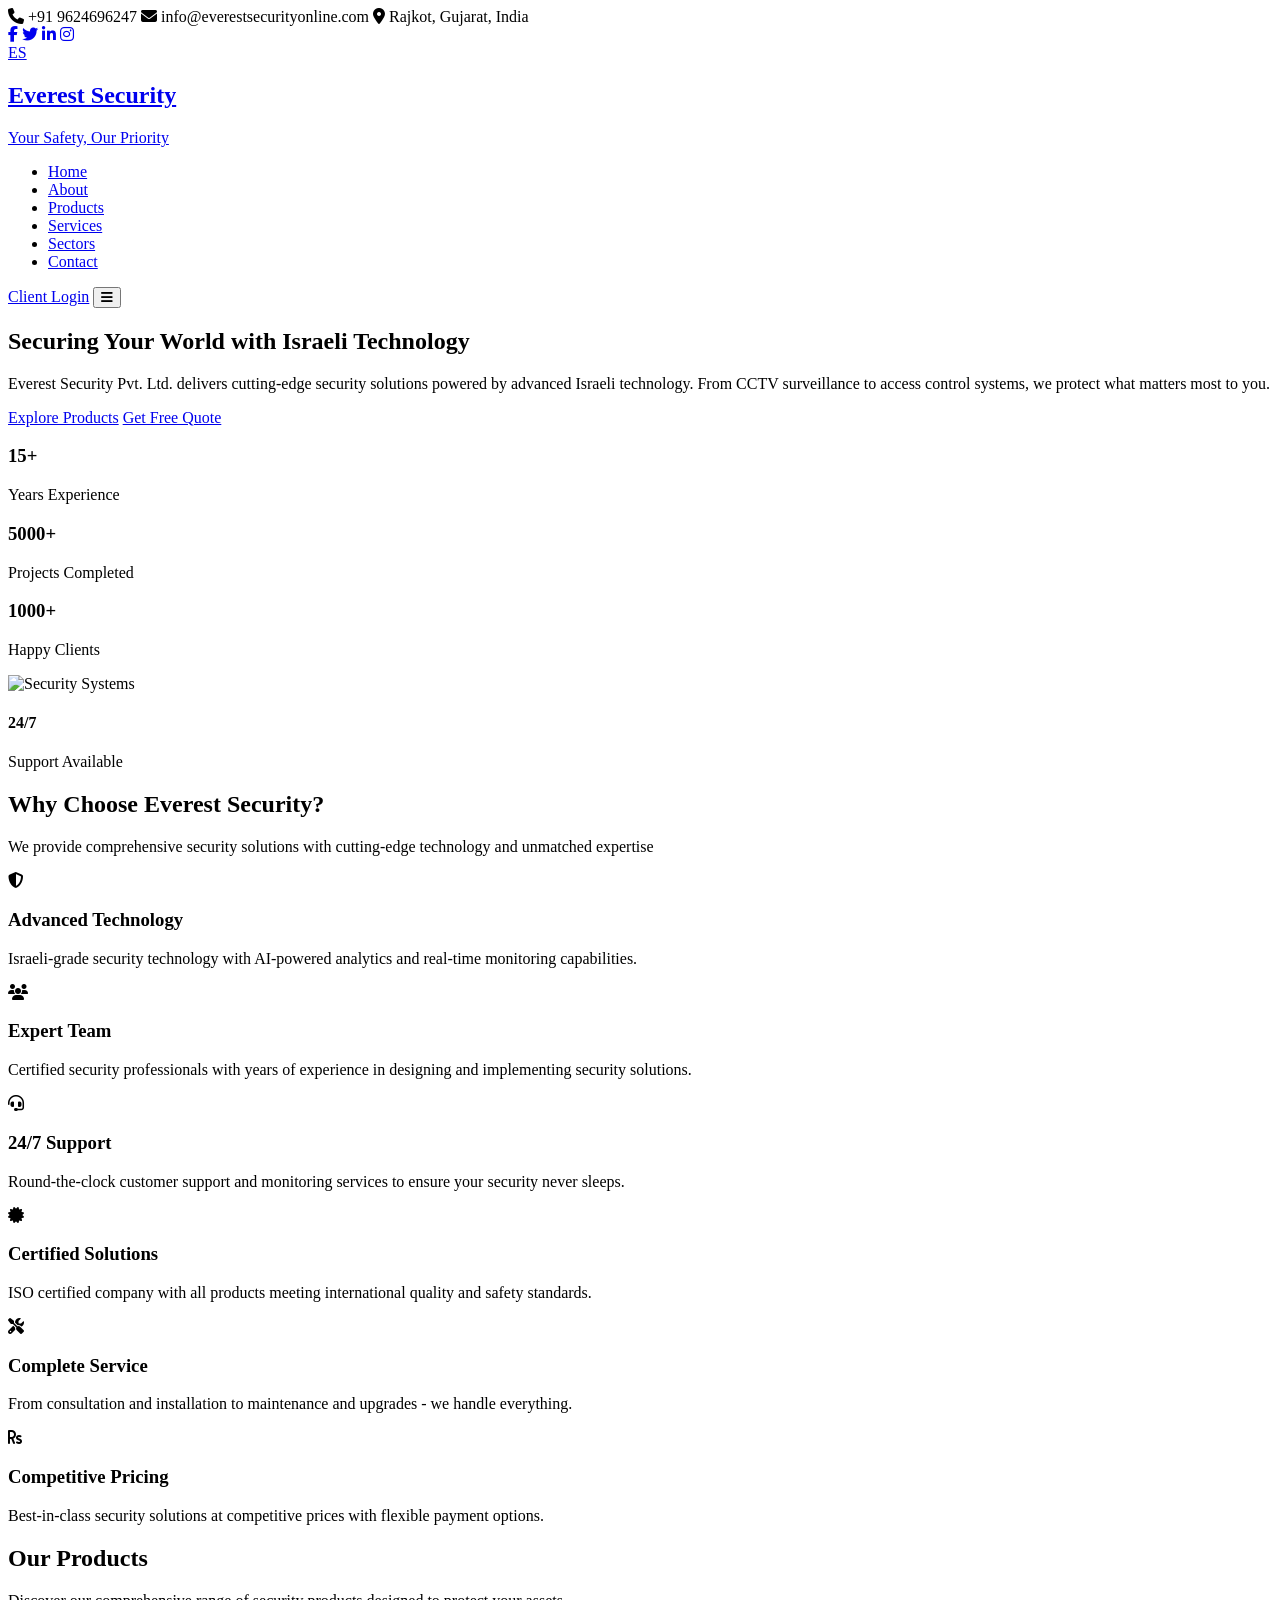
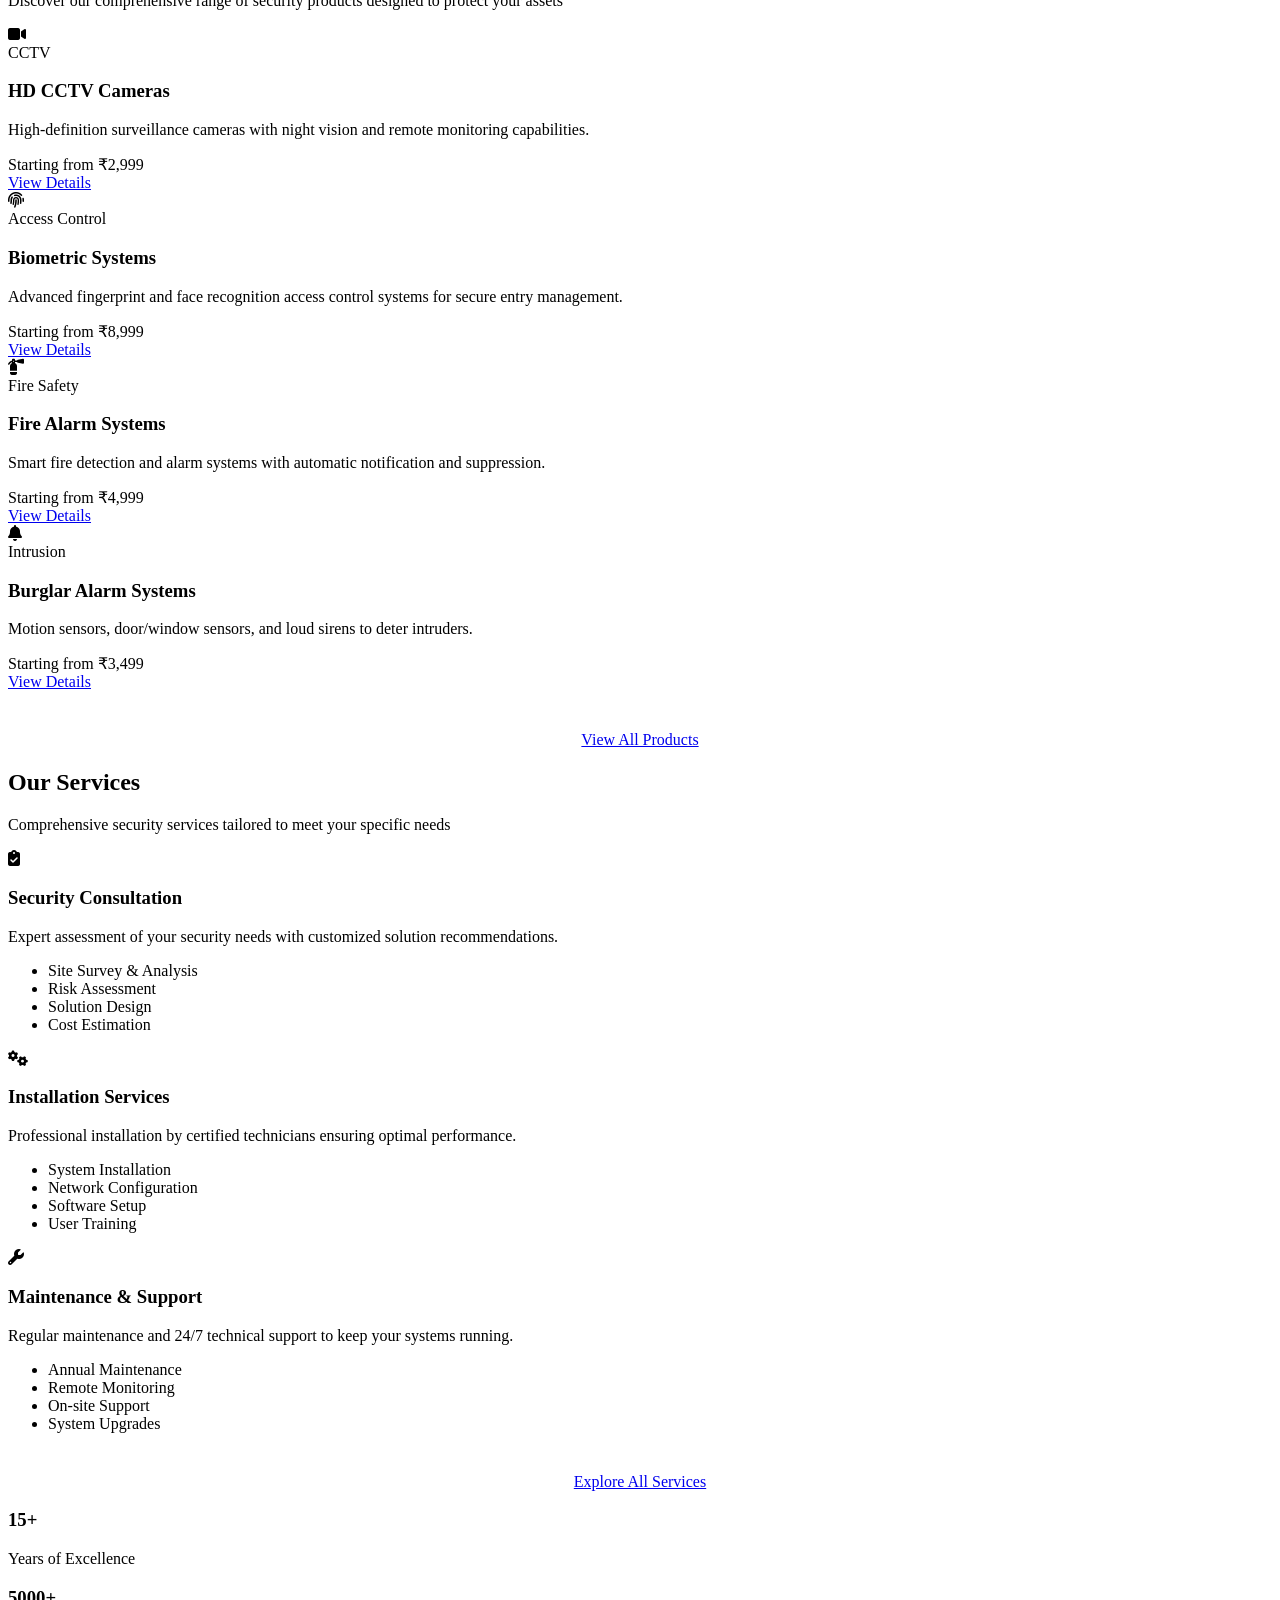
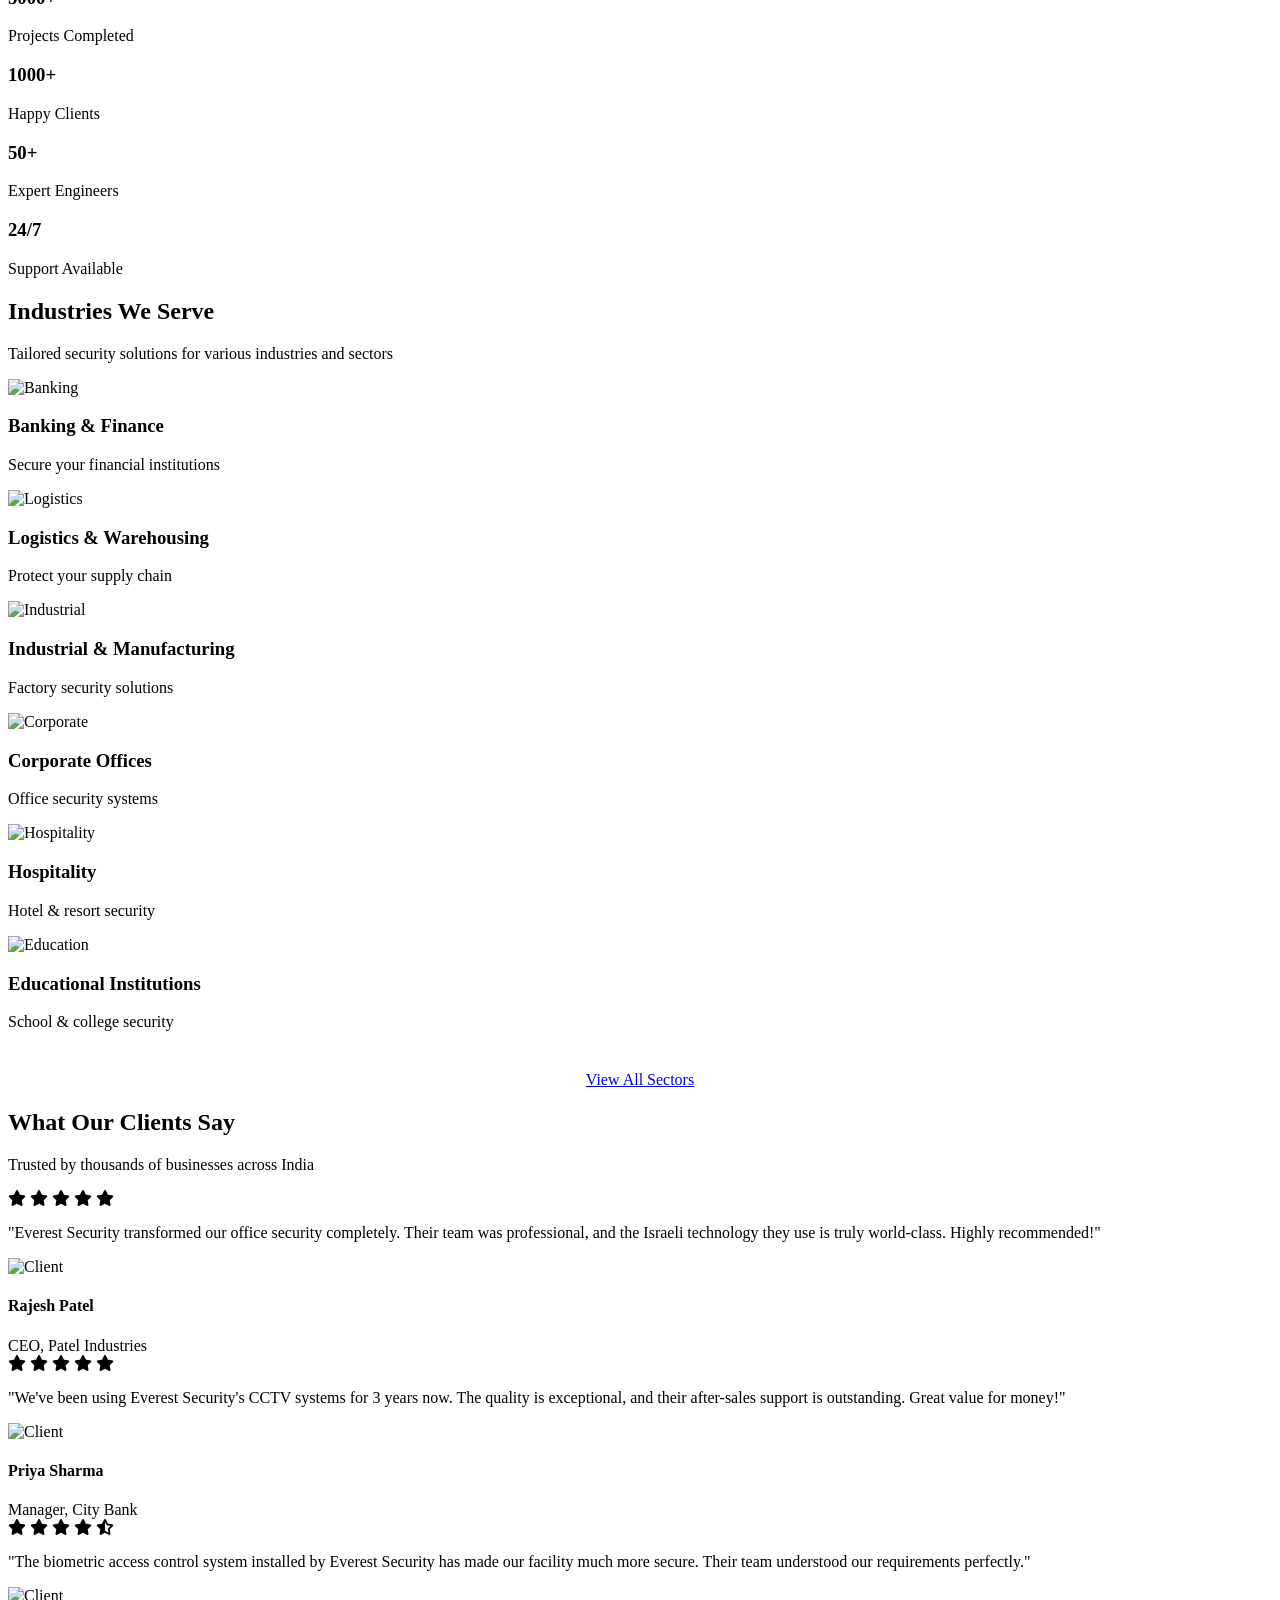
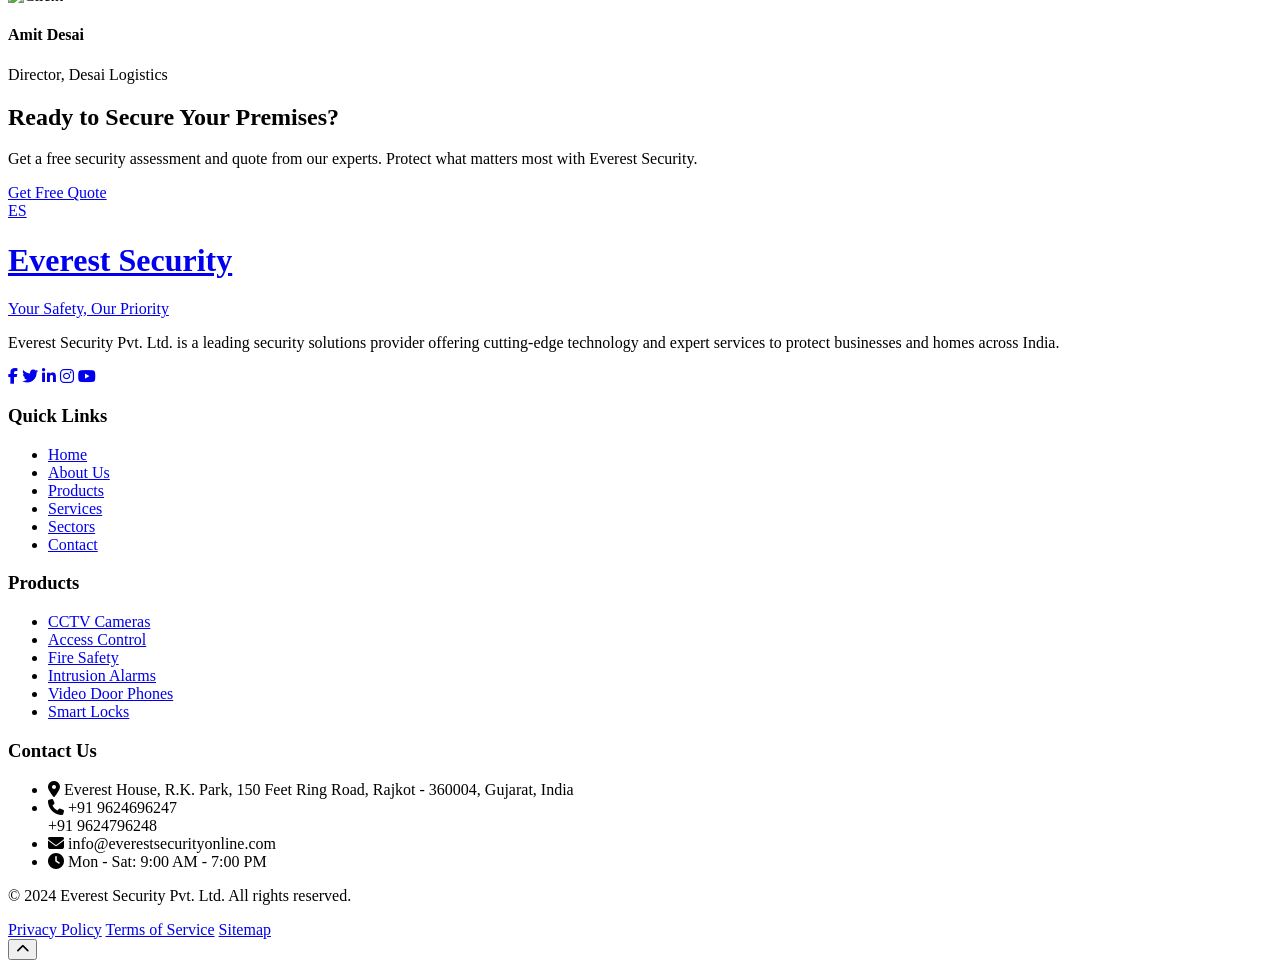
==== index.html @ 758446e0 "Create index.html" ====
<!DOCTYPE html>
<html lang="en">
<head>
  <meta charset="UTF-8">
  <meta name="viewport" content="width=device-width, initial-scale=1.0">
  <title>Everest Security - Leading Security Solutions Provider</title>
  <meta name="description" content="Everest Security Pvt. Ltd. - Leading security solutions provider with Israeli technology expertise. CCTV, Access Control, Fire Safety & more.">
  <link rel="stylesheet" href="style.css">
  <link rel="stylesheet" href="https://cdnjs.cloudflare.com/ajax/libs/font-awesome/6.4.0/css/all.min.css">
<base target="_blank">
</head>
<body>
  <!-- Top Bar -->
  <div class="top-bar">
    <div class="container">
      <div class="top-bar-info">
        <span><i class="fas fa-phone"></i> +91 9624696247</span>
        <span><i class="fas fa-envelope"></i> info@everestsecurityonline.com</span>
        <span><i class="fas fa-map-marker-alt"></i> Rajkot, Gujarat, India</span>
      </div>
      <div class="top-bar-social">
        <a href="#"><i class="fab fa-facebook-f"></i></a>
        <a href="#"><i class="fab fa-twitter"></i></a>
        <a href="#"><i class="fab fa-linkedin-in"></i></a>
        <a href="#"><i class="fab fa-instagram"></i></a>
      </div>
    </div>
  </div>

  <!-- Navigation -->
  <nav class="navbar">
    <div class="container">
      <a href="index.html" class="logo">
        <div class="logo-icon">ES</div>
        <div class="logo-text">
          <h1>Everest Security</h1>
          <span>Your Safety, Our Priority</span>
        </div>
      </a>
      
      <ul class="nav-menu">
        <li><a href="index.html" class="active">Home</a></li>
        <li><a href="about.html">About</a></li>
        <li><a href="products.html">Products</a></li>
        <li><a href="services.html">Services</a></li>
        <li><a href="sectors.html">Sectors</a></li>
        <li><a href="contact.html">Contact</a></li>
      </ul>
      
      <div class="nav-actions">
        <a href="login.html" class="btn btn-secondary btn-sm">Client Login</a>
        <button class="mobile-menu-toggle"><i class="fas fa-bars"></i></button>
      </div>
    </div>
  </nav>

  <!-- Hero Section -->
  <section class="hero">
    <div class="container">
      <div class="hero-content">
        <h1>Securing Your World with <span>Israeli Technology</span></h1>
        <p>Everest Security Pvt. Ltd. delivers cutting-edge security solutions powered by advanced Israeli technology. From CCTV surveillance to access control systems, we protect what matters most to you.</p>
        <div class="hero-buttons">
          <a href="products.html" class="btn btn-primary btn-lg">Explore Products</a>
          <a href="contact.html" class="btn btn-white btn-lg">Get Free Quote</a>
        </div>
        <div class="hero-stats">
          <div class="stat-item">
            <h3>15+</h3>
            <p>Years Experience</p>
          </div>
          <div class="stat-item">
            <h3>5000+</h3>
            <p>Projects Completed</p>
          </div>
          <div class="stat-item">
            <h3>1000+</h3>
            <p>Happy Clients</p>
          </div>
        </div>
      </div>
      <div class="hero-image">
        <img src="https://images.unsplash.com/photo-1557597774-9d273605dfa9?w=600&h=500&fit=crop" alt="Security Systems">
        <div class="hero-badge">
          <h4>24/7</h4>
          <p>Support Available</p>
        </div>
      </div>
    </div>
  </section>

  <!-- Features Section -->
  <section class="section features">
    <div class="container">
      <div class="section-header">
        <h2>Why Choose Everest Security?</h2>
        <p>We provide comprehensive security solutions with cutting-edge technology and unmatched expertise</p>
      </div>
      
      <div class="features-grid">
        <div class="feature-card">
          <div class="feature-icon">
            <i class="fas fa-shield-alt"></i>
          </div>
          <h3>Advanced Technology</h3>
          <p>Israeli-grade security technology with AI-powered analytics and real-time monitoring capabilities.</p>
        </div>
        
        <div class="feature-card">
          <div class="feature-icon">
            <i class="fas fa-users"></i>
          </div>
          <h3>Expert Team</h3>
          <p>Certified security professionals with years of experience in designing and implementing security solutions.</p>
        </div>
        
        <div class="feature-card">
          <div class="feature-icon">
            <i class="fas fa-headset"></i>
          </div>
          <h3>24/7 Support</h3>
          <p>Round-the-clock customer support and monitoring services to ensure your security never sleeps.</p>
        </div>
        
        <div class="feature-card">
          <div class="feature-icon">
            <i class="fas fa-certificate"></i>
          </div>
          <h3>Certified Solutions</h3>
          <p>ISO certified company with all products meeting international quality and safety standards.</p>
        </div>
        
        <div class="feature-card">
          <div class="feature-icon">
            <i class="fas fa-tools"></i>
          </div>
          <h3>Complete Service</h3>
          <p>From consultation and installation to maintenance and upgrades - we handle everything.</p>
        </div>
        
        <div class="feature-card">
          <div class="feature-icon">
            <i class="fas fa-rupee-sign"></i>
          </div>
          <h3>Competitive Pricing</h3>
          <p>Best-in-class security solutions at competitive prices with flexible payment options.</p>
        </div>
      </div>
    </div>
  </section>

  <!-- Products Preview Section -->
  <section class="section">
    <div class="container">
      <div class="section-header">
        <h2>Our Products</h2>
        <p>Discover our comprehensive range of security products designed to protect your assets</p>
      </div>
      
      <div class="products-grid">
        <div class="product-card">
          <div class="product-image">
            <i class="fas fa-video"></i>
          </div>
          <div class="product-content">
            <span class="product-category">CCTV</span>
            <h3>HD CCTV Cameras</h3>
            <p>High-definition surveillance cameras with night vision and remote monitoring capabilities.</p>
            <div class="product-price">Starting from ₹2,999</div>
            <a href="products.html" class="btn btn-secondary btn-sm">View Details</a>
          </div>
        </div>
        
        <div class="product-card">
          <div class="product-image">
            <i class="fas fa-fingerprint"></i>
          </div>
          <div class="product-content">
            <span class="product-category">Access Control</span>
            <h3>Biometric Systems</h3>
            <p>Advanced fingerprint and face recognition access control systems for secure entry management.</p>
            <div class="product-price">Starting from ₹8,999</div>
            <a href="products.html" class="btn btn-secondary btn-sm">View Details</a>
          </div>
        </div>
        
        <div class="product-card">
          <div class="product-image">
            <i class="fas fa-fire-extinguisher"></i>
          </div>
          <div class="product-content">
            <span class="product-category">Fire Safety</span>
            <h3>Fire Alarm Systems</h3>
            <p>Smart fire detection and alarm systems with automatic notification and suppression.</p>
            <div class="product-price">Starting from ₹4,999</div>
            <a href="products.html" class="btn btn-secondary btn-sm">View Details</a>
          </div>
        </div>
        
        <div class="product-card">
          <div class="product-image">
            <i class="fas fa-bell"></i>
          </div>
          <div class="product-content">
            <span class="product-category">Intrusion</span>
            <h3>Burglar Alarm Systems</h3>
            <p>Motion sensors, door/window sensors, and loud sirens to deter intruders.</p>
            <div class="product-price">Starting from ₹3,499</div>
            <a href="products.html" class="btn btn-secondary btn-sm">View Details</a>
          </div>
        </div>
      </div>
      
      <div style="text-align: center; margin-top: 40px;">
        <a href="products.html" class="btn btn-primary btn-lg">View All Products</a>
      </div>
    </div>
  </section>

  <!-- Services Section -->
  <section class="section services">
    <div class="container">
      <div class="section-header light">
        <h2>Our Services</h2>
        <p>Comprehensive security services tailored to meet your specific needs</p>
      </div>
      
      <div class="services-grid">
        <div class="service-card">
          <div class="service-icon">
            <i class="fas fa-clipboard-check"></i>
          </div>
          <h3>Security Consultation</h3>
          <p>Expert assessment of your security needs with customized solution recommendations.</p>
          <ul>
            <li>Site Survey & Analysis</li>
            <li>Risk Assessment</li>
            <li>Solution Design</li>
            <li>Cost Estimation</li>
          </ul>
        </div>
        
        <div class="service-card">
          <div class="service-icon">
            <i class="fas fa-cogs"></i>
          </div>
          <h3>Installation Services</h3>
          <p>Professional installation by certified technicians ensuring optimal performance.</p>
          <ul>
            <li>System Installation</li>
            <li>Network Configuration</li>
            <li>Software Setup</li>
            <li>User Training</li>
          </ul>
        </div>
        
        <div class="service-card">
          <div class="service-icon">
            <i class="fas fa-wrench"></i>
          </div>
          <h3>Maintenance & Support</h3>
          <p>Regular maintenance and 24/7 technical support to keep your systems running.</p>
          <ul>
            <li>Annual Maintenance</li>
            <li>Remote Monitoring</li>
            <li>On-site Support</li>
            <li>System Upgrades</li>
          </ul>
        </div>
      </div>
      
      <div style="text-align: center; margin-top: 40px;">
        <a href="services.html" class="btn btn-white btn-lg">Explore All Services</a>
      </div>
    </div>
  </section>

  <!-- Stats Section -->
  <section class="stats">
    <div class="container">
      <div class="stats-grid">
        <div class="stat-box">
          <h3>15+</h3>
          <p>Years of Excellence</p>
        </div>
        <div class="stat-box">
          <h3>5000+</h3>
          <p>Projects Completed</p>
        </div>
        <div class="stat-box">
          <h3>1000+</h3>
          <p>Happy Clients</p>
        </div>
        <div class="stat-box">
          <h3>50+</h3>
          <p>Expert Engineers</p>
        </div>
        <div class="stat-box">
          <h3>24/7</h3>
          <p>Support Available</p>
        </div>
      </div>
    </div>
  </section>

  <!-- Sectors Section -->
  <section class="section">
    <div class="container">
      <div class="section-header">
        <h2>Industries We Serve</h2>
        <p>Tailored security solutions for various industries and sectors</p>
      </div>
      
      <div class="sectors-grid">
        <div class="sector-card">
          <img src="https://images.unsplash.com/photo-1486406146926-c627a92ad1ab?w=400&h=280&fit=crop" alt="Banking">
          <div class="sector-overlay">
            <h3>Banking & Finance</h3>
            <p>Secure your financial institutions</p>
          </div>
        </div>
        
        <div class="sector-card">
          <img src="https://images.unsplash.com/photo-1586528116311-ad8dd3c8310d?w=400&h=280&fit=crop" alt="Logistics">
          <div class="sector-overlay">
            <h3>Logistics & Warehousing</h3>
            <p>Protect your supply chain</p>
          </div>
        </div>
        
        <div class="sector-card">
          <img src="https://images.unsplash.com/photo-1565043666747-69f6646db940?w=400&h=280&fit=crop" alt="Industrial">
          <div class="sector-overlay">
            <h3>Industrial & Manufacturing</h3>
            <p>Factory security solutions</p>
          </div>
        </div>
        
        <div class="sector-card">
          <img src="https://images.unsplash.com/photo-1497366216548-37526070297c?w=400&h=280&fit=crop" alt="Corporate">
          <div class="sector-overlay">
            <h3>Corporate Offices</h3>
            <p>Office security systems</p>
          </div>
        </div>
        
        <div class="sector-card">
          <img src="https://images.unsplash.com/photo-1566073771259-6a8506099945?w=400&h=280&fit=crop" alt="Hospitality">
          <div class="sector-overlay">
            <h3>Hospitality</h3>
            <p>Hotel & resort security</p>
          </div>
        </div>
        
        <div class="sector-card">
          <img src="https://images.unsplash.com/photo-1503676260728-1c00da094a0b?w=400&h=280&fit=crop" alt="Education">
          <div class="sector-overlay">
            <h3>Educational Institutions</h3>
            <p>School & college security</p>
          </div>
        </div>
      </div>
      
      <div style="text-align: center; margin-top: 40px;">
        <a href="sectors.html" class="btn btn-primary btn-lg">View All Sectors</a>
      </div>
    </div>
  </section>

  <!-- Testimonials Section -->
  <section class="section testimonials">
    <div class="container">
      <div class="section-header">
        <h2>What Our Clients Say</h2>
        <p>Trusted by thousands of businesses across India</p>
      </div>
      
      <div class="testimonials-grid">
        <div class="testimonial-card">
          <div class="testimonial-rating">
            <i class="fas fa-star"></i>
            <i class="fas fa-star"></i>
            <i class="fas fa-star"></i>
            <i class="fas fa-star"></i>
            <i class="fas fa-star"></i>
          </div>
          <p>"Everest Security transformed our office security completely. Their team was professional, and the Israeli technology they use is truly world-class. Highly recommended!"</p>
          <div class="testimonial-author">
            <img src="https://images.unsplash.com/photo-1507003211169-0a1dd7228f2d?w=60&h=60&fit=crop" alt="Client">
            <div>
              <h4>Rajesh Patel</h4>
              <span>CEO, Patel Industries</span>
            </div>
          </div>
        </div>
        
        <div class="testimonial-card">
          <div class="testimonial-rating">
            <i class="fas fa-star"></i>
            <i class="fas fa-star"></i>
            <i class="fas fa-star"></i>
            <i class="fas fa-star"></i>
            <i class="fas fa-star"></i>
          </div>
          <p>"We've been using Everest Security's CCTV systems for 3 years now. The quality is exceptional, and their after-sales support is outstanding. Great value for money!"</p>
          <div class="testimonial-author">
            <img src="https://images.unsplash.com/photo-1494790108377-be9c29b29330?w=60&h=60&fit=crop" alt="Client">
            <div>
              <h4>Priya Sharma</h4>
              <span>Manager, City Bank</span>
            </div>
          </div>
        </div>
        
        <div class="testimonial-card">
          <div class="testimonial-rating">
            <i class="fas fa-star"></i>
            <i class="fas fa-star"></i>
            <i class="fas fa-star"></i>
            <i class="fas fa-star"></i>
            <i class="fas fa-star-half-alt"></i>
          </div>
          <p>"The biometric access control system installed by Everest Security has made our facility much more secure. Their team understood our requirements perfectly."</p>
          <div class="testimonial-author">
            <img src="https://images.unsplash.com/photo-1472099645785-5658abf4ff4e?w=60&h=60&fit=crop" alt="Client">
            <div>
              <h4>Amit Desai</h4>
              <span>Director, Desai Logistics</span>
            </div>
          </div>
        </div>
      </div>
    </div>
  </section>

  <!-- CTA Section -->
  <section class="cta">
    <div class="container">
      <h2>Ready to Secure Your Premises?</h2>
      <p>Get a free security assessment and quote from our experts. Protect what matters most with Everest Security.</p>
      <a href="contact.html" class="btn btn-white btn-lg">Get Free Quote</a>
    </div>
  </section>

  <!-- Footer -->
  <footer class="footer">
    <div class="container">
      <div class="footer-grid">
        <div class="footer-about">
          <a href="index.html" class="logo">
            <div class="logo-icon">ES</div>
            <div class="logo-text">
              <h1>Everest Security</h1>
              <span>Your Safety, Our Priority</span>
            </div>
          </a>
          <p>Everest Security Pvt. Ltd. is a leading security solutions provider offering cutting-edge technology and expert services to protect businesses and homes across India.</p>
          <div class="footer-social">
            <a href="#"><i class="fab fa-facebook-f"></i></a>
            <a href="#"><i class="fab fa-twitter"></i></a>
            <a href="#"><i class="fab fa-linkedin-in"></i></a>
            <a href="#"><i class="fab fa-instagram"></i></a>
            <a href="#"><i class="fab fa-youtube"></i></a>
          </div>
        </div>
        
        <div class="footer-column">
          <h3>Quick Links</h3>
          <ul>
            <li><a href="index.html">Home</a></li>
            <li><a href="about.html">About Us</a></li>
            <li><a href="products.html">Products</a></li>
            <li><a href="services.html">Services</a></li>
            <li><a href="sectors.html">Sectors</a></li>
            <li><a href="contact.html">Contact</a></li>
          </ul>
        </div>
        
        <div class="footer-column">
          <h3>Products</h3>
          <ul>
            <li><a href="products.html">CCTV Cameras</a></li>
            <li><a href="products.html">Access Control</a></li>
            <li><a href="products.html">Fire Safety</a></li>
            <li><a href="products.html">Intrusion Alarms</a></li>
            <li><a href="products.html">Video Door Phones</a></li>
            <li><a href="products.html">Smart Locks</a></li>
          </ul>
        </div>
        
        <div class="footer-column">
          <h3>Contact Us</h3>
          <ul class="footer-contact">
            <li>
              <i class="fas fa-map-marker-alt"></i>
              <span>Everest House, R.K. Park, 150 Feet Ring Road, Rajkot - 360004, Gujarat, India</span>
            </li>
            <li>
              <i class="fas fa-phone"></i>
              <span>+91 9624696247<br>+91 9624796248</span>
            </li>
            <li>
              <i class="fas fa-envelope"></i>
              <span>info@everestsecurityonline.com</span>
            </li>
            <li>
              <i class="fas fa-clock"></i>
              <span>Mon - Sat: 9:00 AM - 7:00 PM</span>
            </li>
          </ul>
        </div>
      </div>
      
      <div class="footer-bottom">
        <p>&copy; 2024 Everest Security Pvt. Ltd. All rights reserved.</p>
        <div class="footer-links">
          <a href="#">Privacy Policy</a>
          <a href="#">Terms of Service</a>
          <a href="#">Sitemap</a>
        </div>
      </div>
    </div>
  </footer>

  <!-- Scroll to Top Button -->
  <button class="scroll-top" onclick="scrollToTop()">
    <i class="fas fa-chevron-up"></i>
  </button>

  <script src="script.js"></script>
</body>
</html>
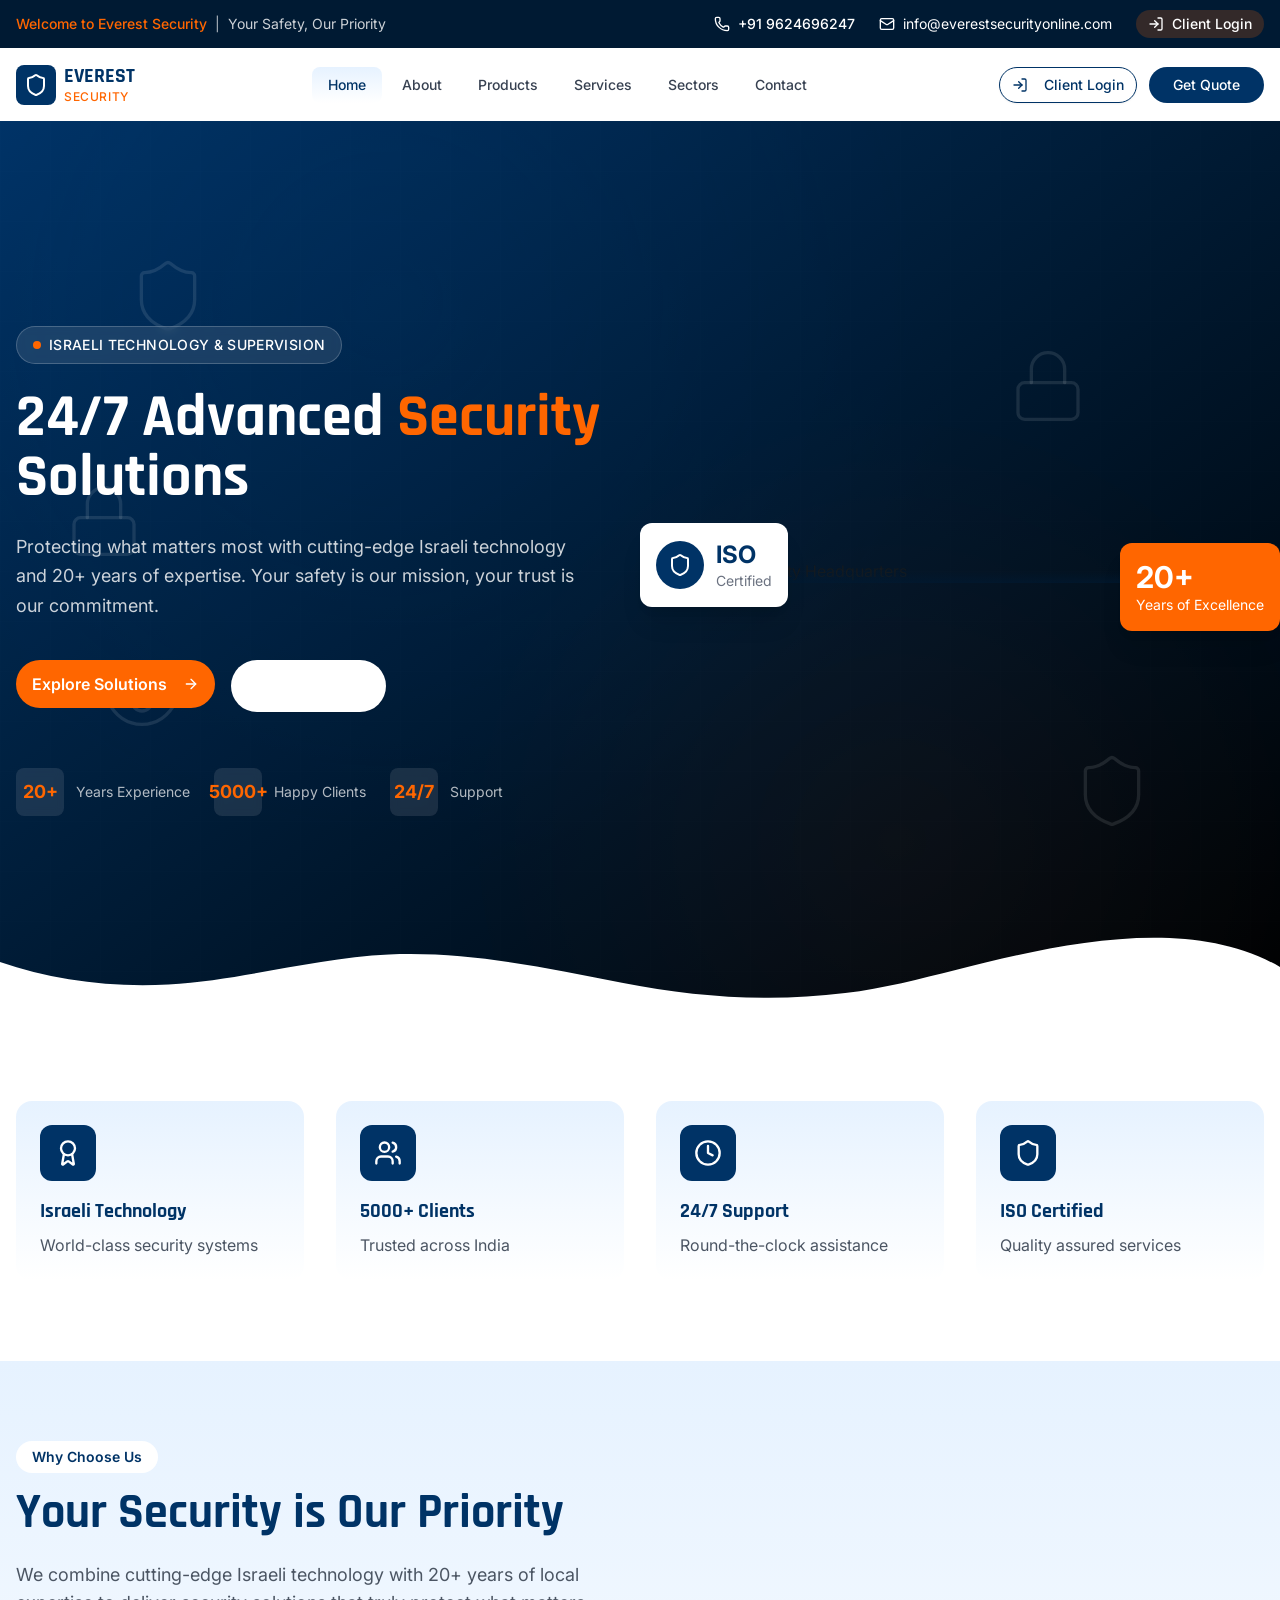
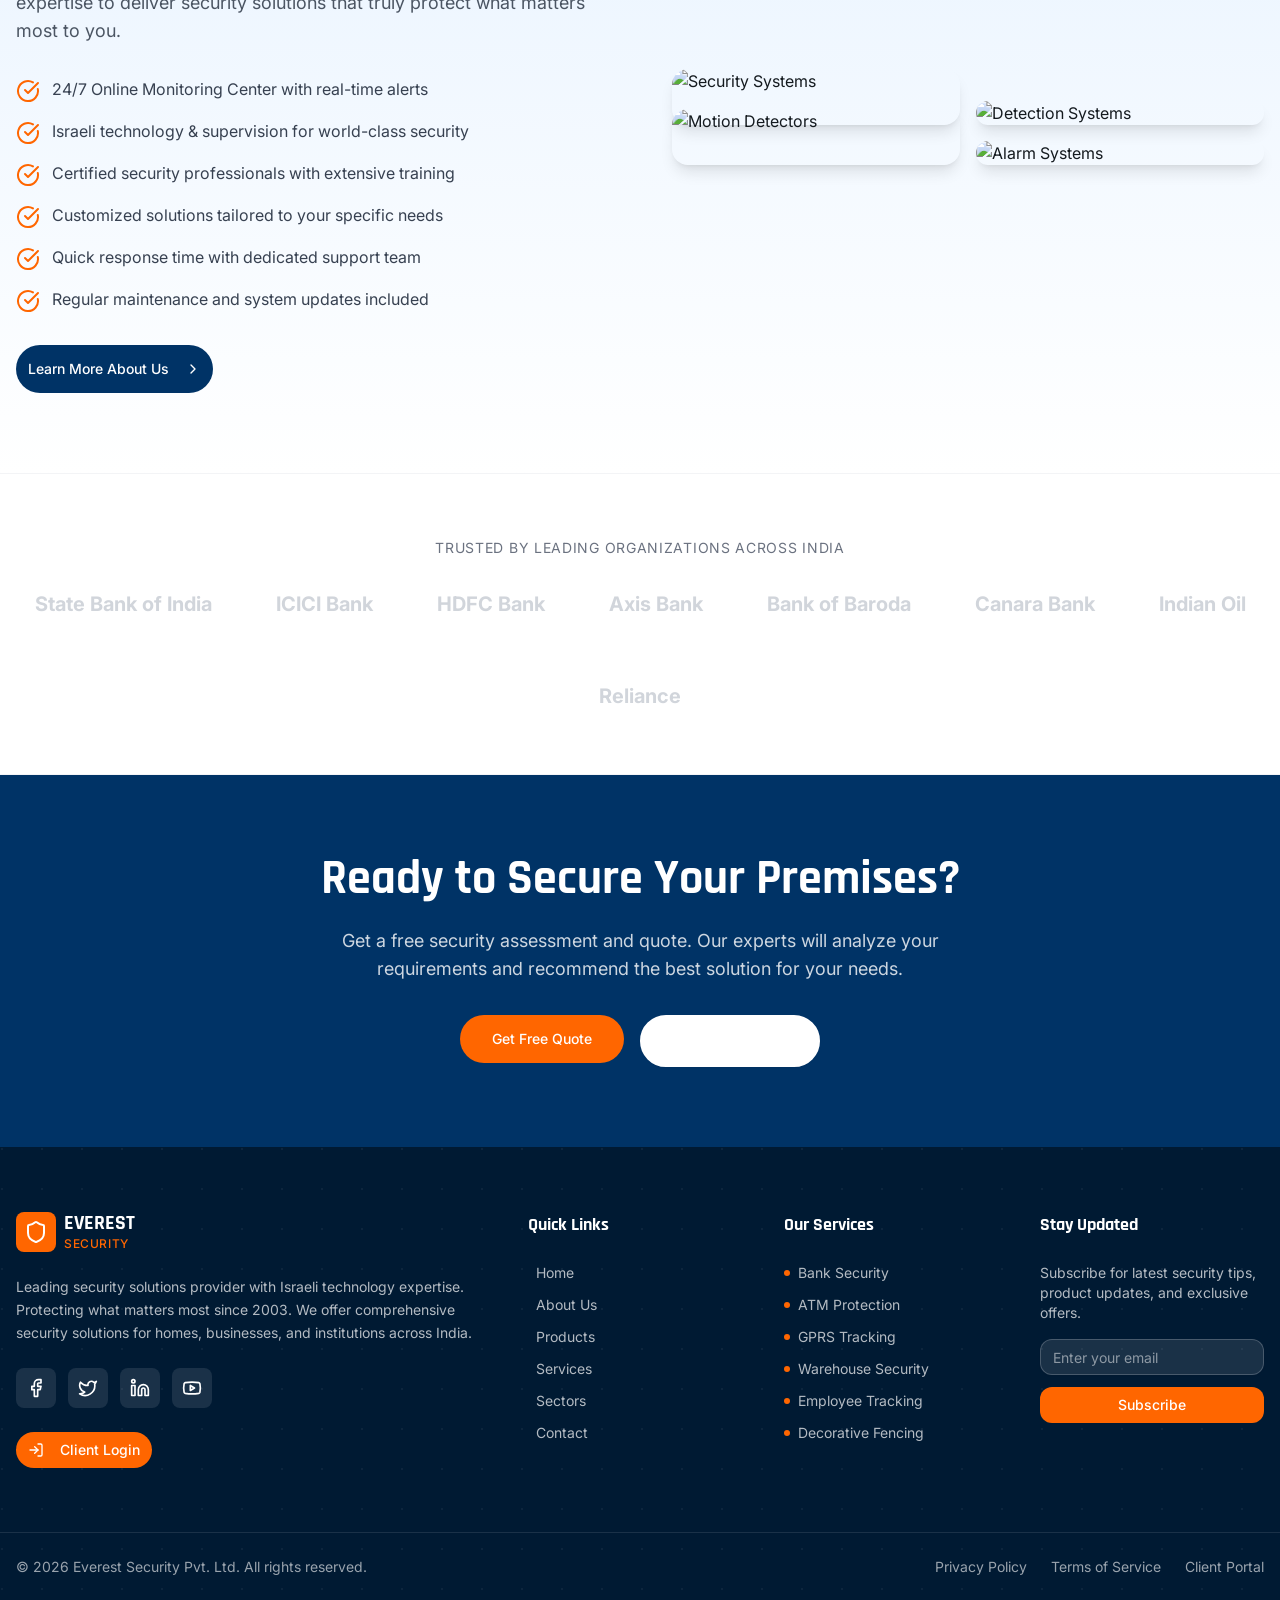
==== commit b8b99de6: "Add files via upload" ====
--- a/index.html
+++ b/index.html
@@ -1,532 +1,28 @@
-<!DOCTYPE html>
+<!doctype html>
 <html lang="en">
-<head>
-  <meta charset="UTF-8">
-  <meta name="viewport" content="width=device-width, initial-scale=1.0">
-  <title>Everest Security - Leading Security Solutions Provider</title>
-  <meta name="description" content="Everest Security Pvt. Ltd. - Leading security solutions provider with Israeli technology expertise. CCTV, Access Control, Fire Safety & more.">
-  <link rel="stylesheet" href="style.css">
-  <link rel="stylesheet" href="https://cdnjs.cloudflare.com/ajax/libs/font-awesome/6.4.0/css/all.min.css">
-<base target="_blank">
-</head>
-<body>
-  <!-- Top Bar -->
-  <div class="top-bar">
-    <div class="container">
-      <div class="top-bar-info">
-        <span><i class="fas fa-phone"></i> +91 9624696247</span>
-        <span><i class="fas fa-envelope"></i> info@everestsecurityonline.com</span>
-        <span><i class="fas fa-map-marker-alt"></i> Rajkot, Gujarat, India</span>
-      </div>
-      <div class="top-bar-social">
-        <a href="#"><i class="fab fa-facebook-f"></i></a>
-        <a href="#"><i class="fab fa-twitter"></i></a>
-        <a href="#"><i class="fab fa-linkedin-in"></i></a>
-        <a href="#"><i class="fab fa-instagram"></i></a>
-      </div>
-    </div>
-  </div>
-
-  <!-- Navigation -->
-  <nav class="navbar">
-    <div class="container">
-      <a href="index.html" class="logo">
-        <div class="logo-icon">ES</div>
-        <div class="logo-text">
-          <h1>Everest Security</h1>
-          <span>Your Safety, Our Priority</span>
-        </div>
-      </a>
-      
-      <ul class="nav-menu">
-        <li><a href="index.html" class="active">Home</a></li>
-        <li><a href="about.html">About</a></li>
-        <li><a href="products.html">Products</a></li>
-        <li><a href="services.html">Services</a></li>
-        <li><a href="sectors.html">Sectors</a></li>
-        <li><a href="contact.html">Contact</a></li>
-      </ul>
-      
-      <div class="nav-actions">
-        <a href="login.html" class="btn btn-secondary btn-sm">Client Login</a>
-        <button class="mobile-menu-toggle"><i class="fas fa-bars"></i></button>
-      </div>
-    </div>
-  </nav>
-
-  <!-- Hero Section -->
-  <section class="hero">
-    <div class="container">
-      <div class="hero-content">
-        <h1>Securing Your World with <span>Israeli Technology</span></h1>
-        <p>Everest Security Pvt. Ltd. delivers cutting-edge security solutions powered by advanced Israeli technology. From CCTV surveillance to access control systems, we protect what matters most to you.</p>
-        <div class="hero-buttons">
-          <a href="products.html" class="btn btn-primary btn-lg">Explore Products</a>
-          <a href="contact.html" class="btn btn-white btn-lg">Get Free Quote</a>
-        </div>
-        <div class="hero-stats">
-          <div class="stat-item">
-            <h3>15+</h3>
-            <p>Years Experience</p>
-          </div>
-          <div class="stat-item">
-            <h3>5000+</h3>
-            <p>Projects Completed</p>
-          </div>
-          <div class="stat-item">
-            <h3>1000+</h3>
-            <p>Happy Clients</p>
-          </div>
-        </div>
-      </div>
-      <div class="hero-image">
-        <img src="https://images.unsplash.com/photo-1557597774-9d273605dfa9?w=600&h=500&fit=crop" alt="Security Systems">
-        <div class="hero-badge">
-          <h4>24/7</h4>
-          <p>Support Available</p>
-        </div>
-      </div>
-    </div>
-  </section>
-
-  <!-- Features Section -->
-  <section class="section features">
-    <div class="container">
-      <div class="section-header">
-        <h2>Why Choose Everest Security?</h2>
-        <p>We provide comprehensive security solutions with cutting-edge technology and unmatched expertise</p>
-      </div>
-      
-      <div class="features-grid">
-        <div class="feature-card">
-          <div class="feature-icon">
-            <i class="fas fa-shield-alt"></i>
-          </div>
-          <h3>Advanced Technology</h3>
-          <p>Israeli-grade security technology with AI-powered analytics and real-time monitoring capabilities.</p>
-        </div>
-        
-        <div class="feature-card">
-          <div class="feature-icon">
-            <i class="fas fa-users"></i>
-          </div>
-          <h3>Expert Team</h3>
-          <p>Certified security professionals with years of experience in designing and implementing security solutions.</p>
-        </div>
-        
-        <div class="feature-card">
-          <div class="feature-icon">
-            <i class="fas fa-headset"></i>
-          </div>
-          <h3>24/7 Support</h3>
-          <p>Round-the-clock customer support and monitoring services to ensure your security never sleeps.</p>
-        </div>
-        
-        <div class="feature-card">
-          <div class="feature-icon">
-            <i class="fas fa-certificate"></i>
-          </div>
-          <h3>Certified Solutions</h3>
-          <p>ISO certified company with all products meeting international quality and safety standards.</p>
-        </div>
-        
-        <div class="feature-card">
-          <div class="feature-icon">
-            <i class="fas fa-tools"></i>
-          </div>
-          <h3>Complete Service</h3>
-          <p>From consultation and installation to maintenance and upgrades - we handle everything.</p>
-        </div>
-        
-        <div class="feature-card">
-          <div class="feature-icon">
-            <i class="fas fa-rupee-sign"></i>
-          </div>
-          <h3>Competitive Pricing</h3>
-          <p>Best-in-class security solutions at competitive prices with flexible payment options.</p>
-        </div>
-      </div>
-    </div>
-  </section>
-
-  <!-- Products Preview Section -->
-  <section class="section">
-    <div class="container">
-      <div class="section-header">
-        <h2>Our Products</h2>
-        <p>Discover our comprehensive range of security products designed to protect your assets</p>
-      </div>
-      
-      <div class="products-grid">
-        <div class="product-card">
-          <div class="product-image">
-            <i class="fas fa-video"></i>
-          </div>
-          <div class="product-content">
-            <span class="product-category">CCTV</span>
-            <h3>HD CCTV Cameras</h3>
-            <p>High-definition surveillance cameras with night vision and remote monitoring capabilities.</p>
-            <div class="product-price">Starting from ₹2,999</div>
-            <a href="products.html" class="btn btn-secondary btn-sm">View Details</a>
-          </div>
-        </div>
-        
-        <div class="product-card">
-          <div class="product-image">
-            <i class="fas fa-fingerprint"></i>
-          </div>
-          <div class="product-content">
-            <span class="product-category">Access Control</span>
-            <h3>Biometric Systems</h3>
-            <p>Advanced fingerprint and face recognition access control systems for secure entry management.</p>
-            <div class="product-price">Starting from ₹8,999</div>
-            <a href="products.html" class="btn btn-secondary btn-sm">View Details</a>
-          </div>
-        </div>
-        
-        <div class="product-card">
-          <div class="product-image">
-            <i class="fas fa-fire-extinguisher"></i>
-          </div>
-          <div class="product-content">
-            <span class="product-category">Fire Safety</span>
-            <h3>Fire Alarm Systems</h3>
-            <p>Smart fire detection and alarm systems with automatic notification and suppression.</p>
-            <div class="product-price">Starting from ₹4,999</div>
-            <a href="products.html" class="btn btn-secondary btn-sm">View Details</a>
-          </div>
-        </div>
-        
-        <div class="product-card">
-          <div class="product-image">
-            <i class="fas fa-bell"></i>
-          </div>
-          <div class="product-content">
-            <span class="product-category">Intrusion</span>
-            <h3>Burglar Alarm Systems</h3>
-            <p>Motion sensors, door/window sensors, and loud sirens to deter intruders.</p>
-            <div class="product-price">Starting from ₹3,499</div>
-            <a href="products.html" class="btn btn-secondary btn-sm">View Details</a>
-          </div>
-        </div>
-      </div>
-      
-      <div style="text-align: center; margin-top: 40px;">
-        <a href="products.html" class="btn btn-primary btn-lg">View All Products</a>
-      </div>
-    </div>
-  </section>
-
-  <!-- Services Section -->
-  <section class="section services">
-    <div class="container">
-      <div class="section-header light">
-        <h2>Our Services</h2>
-        <p>Comprehensive security services tailored to meet your specific needs</p>
-      </div>
-      
-      <div class="services-grid">
-        <div class="service-card">
-          <div class="service-icon">
-            <i class="fas fa-clipboard-check"></i>
-          </div>
-          <h3>Security Consultation</h3>
-          <p>Expert assessment of your security needs with customized solution recommendations.</p>
-          <ul>
-            <li>Site Survey & Analysis</li>
-            <li>Risk Assessment</li>
-            <li>Solution Design</li>
-            <li>Cost Estimation</li>
-          </ul>
-        </div>
-        
-        <div class="service-card">
-          <div class="service-icon">
-            <i class="fas fa-cogs"></i>
-          </div>
-          <h3>Installation Services</h3>
-          <p>Professional installation by certified technicians ensuring optimal performance.</p>
-          <ul>
-            <li>System Installation</li>
-            <li>Network Configuration</li>
-            <li>Software Setup</li>
-            <li>User Training</li>
-          </ul>
-        </div>
-        
-        <div class="service-card">
-          <div class="service-icon">
-            <i class="fas fa-wrench"></i>
-          </div>
-          <h3>Maintenance & Support</h3>
-          <p>Regular maintenance and 24/7 technical support to keep your systems running.</p>
-          <ul>
-            <li>Annual Maintenance</li>
-            <li>Remote Monitoring</li>
-            <li>On-site Support</li>
-            <li>System Upgrades</li>
-          </ul>
-        </div>
-      </div>
-      
-      <div style="text-align: center; margin-top: 40px;">
-        <a href="services.html" class="btn btn-white btn-lg">Explore All Services</a>
-      </div>
-    </div>
-  </section>
-
-  <!-- Stats Section -->
-  <section class="stats">
-    <div class="container">
-      <div class="stats-grid">
-        <div class="stat-box">
-          <h3>15+</h3>
-          <p>Years of Excellence</p>
-        </div>
-        <div class="stat-box">
-          <h3>5000+</h3>
-          <p>Projects Completed</p>
-        </div>
-        <div class="stat-box">
-          <h3>1000+</h3>
-          <p>Happy Clients</p>
-        </div>
-        <div class="stat-box">
-          <h3>50+</h3>
-          <p>Expert Engineers</p>
-        </div>
-        <div class="stat-box">
-          <h3>24/7</h3>
-          <p>Support Available</p>
-        </div>
-      </div>
-    </div>
-  </section>
-
-  <!-- Sectors Section -->
-  <section class="section">
-    <div class="container">
-      <div class="section-header">
-        <h2>Industries We Serve</h2>
-        <p>Tailored security solutions for various industries and sectors</p>
-      </div>
-      
-      <div class="sectors-grid">
-        <div class="sector-card">
-          <img src="https://images.unsplash.com/photo-1486406146926-c627a92ad1ab?w=400&h=280&fit=crop" alt="Banking">
-          <div class="sector-overlay">
-            <h3>Banking & Finance</h3>
-            <p>Secure your financial institutions</p>
-          </div>
-        </div>
-        
-        <div class="sector-card">
-          <img src="https://images.unsplash.com/photo-1586528116311-ad8dd3c8310d?w=400&h=280&fit=crop" alt="Logistics">
-          <div class="sector-overlay">
-            <h3>Logistics & Warehousing</h3>
-            <p>Protect your supply chain</p>
-          </div>
-        </div>
-        
-        <div class="sector-card">
-          <img src="https://images.unsplash.com/photo-1565043666747-69f6646db940?w=400&h=280&fit=crop" alt="Industrial">
-          <div class="sector-overlay">
-            <h3>Industrial & Manufacturing</h3>
-            <p>Factory security solutions</p>
-          </div>
-        </div>
-        
-        <div class="sector-card">
-          <img src="https://images.unsplash.com/photo-1497366216548-37526070297c?w=400&h=280&fit=crop" alt="Corporate">
-          <div class="sector-overlay">
-            <h3>Corporate Offices</h3>
-            <p>Office security systems</p>
-          </div>
-        </div>
-        
-        <div class="sector-card">
-          <img src="https://images.unsplash.com/photo-1566073771259-6a8506099945?w=400&h=280&fit=crop" alt="Hospitality">
-          <div class="sector-overlay">
-            <h3>Hospitality</h3>
-            <p>Hotel & resort security</p>
-          </div>
-        </div>
-        
-        <div class="sector-card">
-          <img src="https://images.unsplash.com/photo-1503676260728-1c00da094a0b?w=400&h=280&fit=crop" alt="Education">
-          <div class="sector-overlay">
-            <h3>Educational Institutions</h3>
-            <p>School & college security</p>
-          </div>
-        </div>
-      </div>
-      
-      <div style="text-align: center; margin-top: 40px;">
-        <a href="sectors.html" class="btn btn-primary btn-lg">View All Sectors</a>
-      </div>
-    </div>
-  </section>
-
-  <!-- Testimonials Section -->
-  <section class="section testimonials">
-    <div class="container">
-      <div class="section-header">
-        <h2>What Our Clients Say</h2>
-        <p>Trusted by thousands of businesses across India</p>
-      </div>
-      
-      <div class="testimonials-grid">
-        <div class="testimonial-card">
-          <div class="testimonial-rating">
-            <i class="fas fa-star"></i>
-            <i class="fas fa-star"></i>
-            <i class="fas fa-star"></i>
-            <i class="fas fa-star"></i>
-            <i class="fas fa-star"></i>
-          </div>
-          <p>"Everest Security transformed our office security completely. Their team was professional, and the Israeli technology they use is truly world-class. Highly recommended!"</p>
-          <div class="testimonial-author">
-            <img src="https://images.unsplash.com/photo-1507003211169-0a1dd7228f2d?w=60&h=60&fit=crop" alt="Client">
-            <div>
-              <h4>Rajesh Patel</h4>
-              <span>CEO, Patel Industries</span>
-            </div>
-          </div>
-        </div>
-        
-        <div class="testimonial-card">
-          <div class="testimonial-rating">
-            <i class="fas fa-star"></i>
-            <i class="fas fa-star"></i>
-            <i class="fas fa-star"></i>
-            <i class="fas fa-star"></i>
-            <i class="fas fa-star"></i>
-          </div>
-          <p>"We've been using Everest Security's CCTV systems for 3 years now. The quality is exceptional, and their after-sales support is outstanding. Great value for money!"</p>
-          <div class="testimonial-author">
-            <img src="https://images.unsplash.com/photo-1494790108377-be9c29b29330?w=60&h=60&fit=crop" alt="Client">
-            <div>
-              <h4>Priya Sharma</h4>
-              <span>Manager, City Bank</span>
-            </div>
-          </div>
-        </div>
-        
-        <div class="testimonial-card">
-          <div class="testimonial-rating">
-            <i class="fas fa-star"></i>
-            <i class="fas fa-star"></i>
-            <i class="fas fa-star"></i>
-            <i class="fas fa-star"></i>
-            <i class="fas fa-star-half-alt"></i>
-          </div>
-          <p>"The biometric access control system installed by Everest Security has made our facility much more secure. Their team understood our requirements perfectly."</p>
-          <div class="testimonial-author">
-            <img src="https://images.unsplash.com/photo-1472099645785-5658abf4ff4e?w=60&h=60&fit=crop" alt="Client">
-            <div>
-              <h4>Amit Desai</h4>
-              <span>Director, Desai Logistics</span>
-            </div>
-          </div>
-        </div>
-      </div>
-    </div>
-  </section>
-
-  <!-- CTA Section -->
-  <section class="cta">
-    <div class="container">
-      <h2>Ready to Secure Your Premises?</h2>
-      <p>Get a free security assessment and quote from our experts. Protect what matters most with Everest Security.</p>
-      <a href="contact.html" class="btn btn-white btn-lg">Get Free Quote</a>
-    </div>
-  </section>
-
-  <!-- Footer -->
-  <footer class="footer">
-    <div class="container">
-      <div class="footer-grid">
-        <div class="footer-about">
-          <a href="index.html" class="logo">
-            <div class="logo-icon">ES</div>
-            <div class="logo-text">
-              <h1>Everest Security</h1>
-              <span>Your Safety, Our Priority</span>
-            </div>
-          </a>
-          <p>Everest Security Pvt. Ltd. is a leading security solutions provider offering cutting-edge technology and expert services to protect businesses and homes across India.</p>
-          <div class="footer-social">
-            <a href="#"><i class="fab fa-facebook-f"></i></a>
-            <a href="#"><i class="fab fa-twitter"></i></a>
-            <a href="#"><i class="fab fa-linkedin-in"></i></a>
-            <a href="#"><i class="fab fa-instagram"></i></a>
-            <a href="#"><i class="fab fa-youtube"></i></a>
-          </div>
-        </div>
-        
-        <div class="footer-column">
-          <h3>Quick Links</h3>
-          <ul>
-            <li><a href="index.html">Home</a></li>
-            <li><a href="about.html">About Us</a></li>
-            <li><a href="products.html">Products</a></li>
-            <li><a href="services.html">Services</a></li>
-            <li><a href="sectors.html">Sectors</a></li>
-            <li><a href="contact.html">Contact</a></li>
-          </ul>
-        </div>
-        
-        <div class="footer-column">
-          <h3>Products</h3>
-          <ul>
-            <li><a href="products.html">CCTV Cameras</a></li>
-            <li><a href="products.html">Access Control</a></li>
-            <li><a href="products.html">Fire Safety</a></li>
-            <li><a href="products.html">Intrusion Alarms</a></li>
-            <li><a href="products.html">Video Door Phones</a></li>
-            <li><a href="products.html">Smart Locks</a></li>
-          </ul>
-        </div>
-        
-        <div class="footer-column">
-          <h3>Contact Us</h3>
-          <ul class="footer-contact">
-            <li>
-              <i class="fas fa-map-marker-alt"></i>
-              <span>Everest House, R.K. Park, 150 Feet Ring Road, Rajkot - 360004, Gujarat, India</span>
-            </li>
-            <li>
-              <i class="fas fa-phone"></i>
-              <span>+91 9624696247<br>+91 9624796248</span>
-            </li>
-            <li>
-              <i class="fas fa-envelope"></i>
-              <span>info@everestsecurityonline.com</span>
-            </li>
-            <li>
-              <i class="fas fa-clock"></i>
-              <span>Mon - Sat: 9:00 AM - 7:00 PM</span>
-            </li>
-          </ul>
-        </div>
-      </div>
-      
-      <div class="footer-bottom">
-        <p>&copy; 2024 Everest Security Pvt. Ltd. All rights reserved.</p>
-        <div class="footer-links">
-          <a href="#">Privacy Policy</a>
-          <a href="#">Terms of Service</a>
-          <a href="#">Sitemap</a>
-        </div>
-      </div>
-    </div>
-  </footer>
-
-  <!-- Scroll to Top Button -->
-  <button class="scroll-top" onclick="scrollToTop()">
-    <i class="fas fa-chevron-up"></i>
-  </button>
-
-  <script src="script.js"></script>
-</body>
+  <head>
+    <meta charset="UTF-8" />
+    <meta name="viewport" content="width=device-width, initial-scale=1.0" />
+    <title>Everest Security</title>
+    <script type="text/javascript">
+      // Single Page Apps for GitHub Pages or static hosting
+      // MIT License
+      // https://github.com/rafgraph/spa-github-pages
+      (function(l) {
+        if (l.search[1] === '/' ) {
+          var decoded = l.search.slice(1).split('&').map(function(s) { 
+            return s.replace(/~and~/g, '&')
+          }).join('?');
+          window.history.replaceState(null, null,
+              l.pathname.slice(0, -1) + decoded + l.hash
+          );
+        }
+      }(window.location))
+    </script>
+    <script type="module" crossorigin src="./assets/index-Bs0mItmB.js"></script>
+    <link rel="stylesheet" crossorigin href="./assets/index-B57ClfSU.css">
+  </head>
+  <body>
+    <div id="root"></div>
+  </body>
 </html>
--- a/assets/index-B57ClfSU.css
+++ b/assets/index-B57ClfSU.css
@@ -0,0 +1 @@
+@import"https://fonts.googleapis.com/css2?family=Inter:wght@100;200;300;400;500;600;700;800;900&family=Rajdhani:wght@300;400;500;600;700&display=swap";*,:before,:after{--tw-border-spacing-x: 0;--tw-border-spacing-y: 0;--tw-translate-x: 0;--tw-translate-y: 0;--tw-rotate: 0;--tw-skew-x: 0;--tw-skew-y: 0;--tw-scale-x: 1;--tw-scale-y: 1;--tw-pan-x: ;--tw-pan-y: ;--tw-pinch-zoom: ;--tw-scroll-snap-strictness: proximity;--tw-gradient-from-position: ;--tw-gradient-via-position: ;--tw-gradient-to-position: ;--tw-ordinal: ;--tw-slashed-zero: ;--tw-numeric-figure: ;--tw-numeric-spacing: ;--tw-numeric-fraction: ;--tw-ring-inset: ;--tw-ring-offset-width: 0px;--tw-ring-offset-color: #fff;--tw-ring-color: rgb(59 130 246 / .5);--tw-ring-offset-shadow: 0 0 #0000;--tw-ring-shadow: 0 0 #0000;--tw-shadow: 0 0 #0000;--tw-shadow-colored: 0 0 #0000;--tw-blur: ;--tw-brightness: ;--tw-contrast: ;--tw-grayscale: ;--tw-hue-rotate: ;--tw-invert: ;--tw-saturate: ;--tw-sepia: ;--tw-drop-shadow: ;--tw-backdrop-blur: ;--tw-backdrop-brightness: ;--tw-backdrop-contrast: ;--tw-backdrop-grayscale: ;--tw-backdrop-hue-rotate: ;--tw-backdrop-invert: ;--tw-backdrop-opacity: ;--tw-backdrop-saturate: ;--tw-backdrop-sepia: ;--tw-contain-size: ;--tw-contain-layout: ;--tw-contain-paint: ;--tw-contain-style: }::backdrop{--tw-border-spacing-x: 0;--tw-border-spacing-y: 0;--tw-translate-x: 0;--tw-translate-y: 0;--tw-rotate: 0;--tw-skew-x: 0;--tw-skew-y: 0;--tw-scale-x: 1;--tw-scale-y: 1;--tw-pan-x: ;--tw-pan-y: ;--tw-pinch-zoom: ;--tw-scroll-snap-strictness: proximity;--tw-gradient-from-position: ;--tw-gradient-via-position: ;--tw-gradient-to-position: ;--tw-ordinal: ;--tw-slashed-zero: ;--tw-numeric-figure: ;--tw-numeric-spacing: ;--tw-numeric-fraction: ;--tw-ring-inset: ;--tw-ring-offset-width: 0px;--tw-ring-offset-color: #fff;--tw-ring-color: rgb(59 130 246 / .5);--tw-ring-offset-shadow: 0 0 #0000;--tw-ring-shadow: 0 0 #0000;--tw-shadow: 0 0 #0000;--tw-shadow-colored: 0 0 #0000;--tw-blur: ;--tw-brightness: ;--tw-contrast: ;--tw-grayscale: ;--tw-hue-rotate: ;--tw-invert: ;--tw-saturate: ;--tw-sepia: ;--tw-drop-shadow: ;--tw-backdrop-blur: ;--tw-backdrop-brightness: ;--tw-backdrop-contrast: ;--tw-backdrop-grayscale: ;--tw-backdrop-hue-rotate: ;--tw-backdrop-invert: ;--tw-backdrop-opacity: ;--tw-backdrop-saturate: ;--tw-backdrop-sepia: ;--tw-contain-size: ;--tw-contain-layout: ;--tw-contain-paint: ;--tw-contain-style: }*,:before,:after{box-sizing:border-box;border-width:0;border-style:solid;border-color:#e5e7eb}:before,:after{--tw-content: ""}html,:host{line-height:1.5;-webkit-text-size-adjust:100%;-moz-tab-size:4;-o-tab-size:4;tab-size:4;font-family:ui-sans-serif,system-ui,sans-serif,"Apple Color Emoji","Segoe UI Emoji",Segoe UI Symbol,"Noto Color Emoji";font-feature-settings:normal;font-variation-settings:normal;-webkit-tap-highlight-color:transparent}body{margin:0;line-height:inherit}hr{height:0;color:inherit;border-top-width:1px}abbr:where([title]){-webkit-text-decoration:underline dotted;text-decoration:underline dotted}h1,h2,h3,h4,h5,h6{font-size:inherit;font-weight:inherit}a{color:inherit;text-decoration:inherit}b,strong{font-weight:bolder}code,kbd,samp,pre{font-family:ui-monospace,SFMono-Regular,Menlo,Monaco,Consolas,Liberation Mono,Courier New,monospace;font-feature-settings:normal;font-variation-settings:normal;font-size:1em}small{font-size:80%}sub,sup{font-size:75%;line-height:0;position:relative;vertical-align:baseline}sub{bottom:-.25em}sup{top:-.5em}table{text-indent:0;border-color:inherit;border-collapse:collapse}button,input,optgroup,select,textarea{font-family:inherit;font-feature-settings:inherit;font-variation-settings:inherit;font-size:100%;font-weight:inherit;line-height:inherit;letter-spacing:inherit;color:inherit;margin:0;padding:0}button,select{text-transform:none}button,input:where([type=button]),input:where([type=reset]),input:where([type=submit]){-webkit-appearance:button;background-color:transparent;background-image:none}:-moz-focusring{outline:auto}:-moz-ui-invalid{box-shadow:none}progress{vertical-align:baseline}::-webkit-inner-spin-button,::-webkit-outer-spin-button{height:auto}[type=search]{-webkit-appearance:textfield;outline-offset:-2px}::-webkit-search-decoration{-webkit-appearance:none}::-webkit-file-upload-button{-webkit-appearance:button;font:inherit}summary{display:list-item}blockquote,dl,dd,h1,h2,h3,h4,h5,h6,hr,figure,p,pre{margin:0}fieldset{margin:0;padding:0}legend{padding:0}ol,ul,menu{list-style:none;margin:0;padding:0}dialog{padding:0}textarea{resize:vertical}input::-moz-placeholder,textarea::-moz-placeholder{opacity:1;color:#9ca3af}input::placeholder,textarea::placeholder{opacity:1;color:#9ca3af}button,[role=button]{cursor:pointer}:disabled{cursor:default}img,svg,video,canvas,audio,iframe,embed,object{display:block;vertical-align:middle}img,video{max-width:100%;height:auto}[hidden]:where(:not([hidden=until-found])){display:none}:root{--background: 0 0% 100%;--foreground: 210 20% 10%;--card: 0 0% 100%;--card-foreground: 210 20% 10%;--popover: 0 0% 100%;--popover-foreground: 210 20% 10%;--primary: 210 100% 20%;--primary-foreground: 0 0% 100%;--secondary: 210 50% 96%;--secondary-foreground: 210 100% 20%;--muted: 210 20% 96%;--muted-foreground: 210 10% 40%;--accent: 24 100% 50%;--accent-foreground: 0 0% 100%;--destructive: 0 84% 60%;--destructive-foreground: 0 0% 98%;--border: 210 20% 90%;--input: 210 20% 90%;--ring: 210 100% 20%;--radius: .5rem;--everest-blue: #003366;--everest-blue-light: #004080;--everest-blue-dark: #001A33;--everest-orange: #FF6600;--everest-light: #E6F2FF;--everest-gray: #F5F5F5;--ease-expo-out: cubic-bezier(.16, 1, .3, 1);--ease-expo-in: cubic-bezier(.7, 0, .84, 0);--ease-elastic: cubic-bezier(.68, -.55, .265, 1.55);--ease-smooth: cubic-bezier(.4, 0, .2, 1);--ease-dramatic: cubic-bezier(.87, 0, .13, 1);--ease-bounce: cubic-bezier(.34, 1.56, .64, 1)}*{border-color:hsl(var(--border))}html{scroll-behavior:smooth}body{background-color:hsl(var(--background));color:hsl(var(--foreground));-webkit-font-smoothing:antialiased;-moz-osx-font-smoothing:grayscale;font-family:Inter,sans-serif}h1,h2,h3,h4,h5,h6{font-family:Rajdhani,sans-serif;font-weight:600}.sr-only{position:absolute;width:1px;height:1px;padding:0;margin:-1px;overflow:hidden;clip:rect(0,0,0,0);white-space:nowrap;border-width:0}.pointer-events-none{pointer-events:none}.visible{visibility:visible}.invisible{visibility:hidden}.static{position:static}.fixed{position:fixed}.absolute{position:absolute}.relative{position:relative}.sticky{position:sticky}.inset-0{inset:0}.inset-x-0{left:0;right:0}.inset-y-0{top:0;bottom:0}.-bottom-12{bottom:-3rem}.-bottom-4{bottom:-1rem}.-bottom-6{bottom:-1.5rem}.-left-12{left:-3rem}.-left-4{left:-1rem}.-left-6{left:-1.5rem}.-right-12{right:-3rem}.-right-4{right:-1rem}.-right-6{right:-1.5rem}.-top-12{top:-3rem}.-top-4{top:-1rem}.bottom-0{bottom:0}.bottom-6{bottom:1.5rem}.left-0{left:0}.left-1\/2{left:50%}.left-1\/4{left:25%}.left-2{left:.5rem}.left-3{left:.75rem}.left-4{left:1rem}.left-6{left:1.5rem}.left-\[50\%\]{left:50%}.right-0{right:0}.right-1{right:.25rem}.right-1\/4{right:25%}.right-2{right:.5rem}.right-3{right:.75rem}.right-4{right:1rem}.right-6{right:1.5rem}.right-8{right:2rem}.top-0{top:0}.top-1\.5{top:.375rem}.top-1\/2{top:50%}.top-3{top:.75rem}.top-3\.5{top:.875rem}.top-4{top:1rem}.top-8{top:2rem}.top-\[1px\]{top:1px}.top-\[50\%\]{top:50%}.top-\[60\%\]{top:60%}.top-full{top:100%}.isolate{isolation:isolate}.-z-10{z-index:-10}.z-10{z-index:10}.z-20{z-index:20}.z-50{z-index:50}.z-\[1000\]{z-index:1000}.z-\[1001\]{z-index:1001}.z-\[1\]{z-index:1}.order-first{order:-9999}.order-last{order:9999}.col-start-2{grid-column-start:2}.row-span-2{grid-row:span 2 / span 2}.row-start-1{grid-row-start:1}.\!m-0{margin:0!important}.-mx-1{margin-left:-.25rem;margin-right:-.25rem}.-my-2{margin-top:-.5rem;margin-bottom:-.5rem}.mx-2{margin-left:.5rem;margin-right:.5rem}.mx-3\.5{margin-left:.875rem;margin-right:.875rem}.mx-auto{margin-left:auto;margin-right:auto}.my-0{margin-top:0;margin-bottom:0}.my-0\.5{margin-top:.125rem;margin-bottom:.125rem}.my-1{margin-top:.25rem;margin-bottom:.25rem}.-ml-4{margin-left:-1rem}.-mt-4{margin-top:-1rem}.-mt-8{margin-top:-2rem}.mb-1{margin-bottom:.25rem}.mb-12{margin-bottom:3rem}.mb-16{margin-bottom:4rem}.mb-2{margin-bottom:.5rem}.mb-3{margin-bottom:.75rem}.mb-4{margin-bottom:1rem}.mb-5{margin-bottom:1.25rem}.mb-6{margin-bottom:1.5rem}.mb-8{margin-bottom:2rem}.ml-1{margin-left:.25rem}.ml-2{margin-left:.5rem}.ml-4{margin-left:1rem}.ml-auto{margin-left:auto}.mr-2{margin-right:.5rem}.mt-0\.5{margin-top:.125rem}.mt-1{margin-top:.25rem}.mt-1\.5{margin-top:.375rem}.mt-12{margin-top:3rem}.mt-2{margin-top:.5rem}.mt-4{margin-top:1rem}.mt-6{margin-top:1.5rem}.mt-8{margin-top:2rem}.mt-auto{margin-top:auto}.line-clamp-1{overflow:hidden;display:-webkit-box;-webkit-box-orient:vertical;-webkit-line-clamp:1}.line-clamp-2{overflow:hidden;display:-webkit-box;-webkit-box-orient:vertical;-webkit-line-clamp:2}.block{display:block}.inline-block{display:inline-block}.inline{display:inline}.flex{display:flex}.inline-flex{display:inline-flex}.table{display:table}.table-caption{display:table-caption}.table-cell{display:table-cell}.table-row{display:table-row}.grid{display:grid}.hidden{display:none}.aspect-square{aspect-ratio:1 / 1}.aspect-video{aspect-ratio:16 / 9}.size-10{width:2.5rem;height:2.5rem}.size-2{width:.5rem;height:.5rem}.size-2\.5{width:.625rem;height:.625rem}.size-3{width:.75rem;height:.75rem}.size-3\.5{width:.875rem;height:.875rem}.size-4{width:1rem;height:1rem}.size-6{width:1.5rem;height:1.5rem}.size-7{width:1.75rem;height:1.75rem}.size-8{width:2rem;height:2rem}.size-9{width:2.25rem;height:2.25rem}.size-auto{width:auto;height:auto}.size-full{width:100%;height:100%}.h-0\.5{height:.125rem}.h-1\.5{height:.375rem}.h-10{height:2.5rem}.h-12{height:3rem}.h-14{height:3.5rem}.h-16{height:4rem}.h-2{height:.5rem}.h-2\.5{height:.625rem}.h-20{height:5rem}.h-24{height:6rem}.h-3{height:.75rem}.h-32{height:8rem}.h-4{height:1rem}.h-48{height:12rem}.h-5{height:1.25rem}.h-6{height:1.5rem}.h-64{height:16rem}.h-7{height:1.75rem}.h-8{height:2rem}.h-80{height:20rem}.h-9{height:2.25rem}.h-96{height:24rem}.h-\[1\.15rem\]{height:1.15rem}.h-\[calc\(100\%-1px\)\]{height:calc(100% - 1px)}.h-\[var\(--radix-navigation-menu-viewport-height\)\]{height:var(--radix-navigation-menu-viewport-height)}.h-\[var\(--radix-select-trigger-height\)\]{height:var(--radix-select-trigger-height)}.h-auto{height:auto}.h-full{height:100%}.h-px{height:1px}.h-svh{height:100svh}.max-h-\[300px\]{max-height:300px}.max-h-\[90vh\]{max-height:90vh}.min-h-0{min-height:0px}.min-h-16{min-height:4rem}.min-h-4{min-height:1rem}.min-h-screen{min-height:100vh}.min-h-svh{min-height:100svh}.w-0{width:0px}.w-1{width:.25rem}.w-1\.5{width:.375rem}.w-10{width:2.5rem}.w-12{width:3rem}.w-14{width:3.5rem}.w-16{width:4rem}.w-2{width:.5rem}.w-2\.5{width:.625rem}.w-20{width:5rem}.w-24{width:6rem}.w-3{width:.75rem}.w-3\/4{width:75%}.w-32{width:8rem}.w-4{width:1rem}.w-5{width:1.25rem}.w-6{width:1.5rem}.w-64{width:16rem}.w-7{width:1.75rem}.w-72{width:18rem}.w-8{width:2rem}.w-9{width:2.25rem}.w-96{width:24rem}.w-\[100px\]{width:100px}.w-auto{width:auto}.w-fit{width:-moz-fit-content;width:fit-content}.w-full{width:100%}.w-max{width:-moz-max-content;width:max-content}.w-px{width:1px}.min-w-0{min-width:0px}.min-w-10{min-width:2.5rem}.min-w-5{min-width:1.25rem}.min-w-8{min-width:2rem}.min-w-9{min-width:2.25rem}.min-w-\[12rem\]{min-width:12rem}.min-w-\[8rem\]{min-width:8rem}.min-w-\[var\(--radix-select-trigger-width\)\]{min-width:var(--radix-select-trigger-width)}.max-w-2xl{max-width:42rem}.max-w-3xl{max-width:48rem}.max-w-\[1000px\]{max-width:1000px}.max-w-\[1200px\]{max-width:1200px}.max-w-\[1400px\]{max-width:1400px}.max-w-\[calc\(100\%-2rem\)\]{max-width:calc(100% - 2rem)}.max-w-max{max-width:-moz-max-content;max-width:max-content}.max-w-md{max-width:28rem}.max-w-sm{max-width:24rem}.max-w-xl{max-width:36rem}.flex-1{flex:1 1 0%}.flex-shrink-0,.shrink-0{flex-shrink:0}.grow{flex-grow:1}.grow-0{flex-grow:0}.basis-full{flex-basis:100%}.caption-bottom{caption-side:bottom}.border-collapse{border-collapse:collapse}.-translate-x-1\/2{--tw-translate-x: -50%;transform:translate(var(--tw-translate-x),var(--tw-translate-y)) rotate(var(--tw-rotate)) skew(var(--tw-skew-x)) skewY(var(--tw-skew-y)) scaleX(var(--tw-scale-x)) scaleY(var(--tw-scale-y))}.-translate-x-12{--tw-translate-x: -3rem;transform:translate(var(--tw-translate-x),var(--tw-translate-y)) rotate(var(--tw-rotate)) skew(var(--tw-skew-x)) skewY(var(--tw-skew-y)) scaleX(var(--tw-scale-x)) scaleY(var(--tw-scale-y))}.-translate-x-8{--tw-translate-x: -2rem;transform:translate(var(--tw-translate-x),var(--tw-translate-y)) rotate(var(--tw-rotate)) skew(var(--tw-skew-x)) skewY(var(--tw-skew-y)) scaleX(var(--tw-scale-x)) scaleY(var(--tw-scale-y))}.-translate-x-px{--tw-translate-x: -1px;transform:translate(var(--tw-translate-x),var(--tw-translate-y)) rotate(var(--tw-rotate)) skew(var(--tw-skew-x)) skewY(var(--tw-skew-y)) scaleX(var(--tw-scale-x)) scaleY(var(--tw-scale-y))}.-translate-y-1\/2{--tw-translate-y: -50%;transform:translate(var(--tw-translate-x),var(--tw-translate-y)) rotate(var(--tw-rotate)) skew(var(--tw-skew-x)) skewY(var(--tw-skew-y)) scaleX(var(--tw-scale-x)) scaleY(var(--tw-scale-y))}.-translate-y-4{--tw-translate-y: -1rem;transform:translate(var(--tw-translate-x),var(--tw-translate-y)) rotate(var(--tw-rotate)) skew(var(--tw-skew-x)) skewY(var(--tw-skew-y)) scaleX(var(--tw-scale-x)) scaleY(var(--tw-scale-y))}.translate-x-0{--tw-translate-x: 0px;transform:translate(var(--tw-translate-x),var(--tw-translate-y)) rotate(var(--tw-rotate)) skew(var(--tw-skew-x)) skewY(var(--tw-skew-y)) scaleX(var(--tw-scale-x)) scaleY(var(--tw-scale-y))}.translate-x-1\/2{--tw-translate-x: 50%;transform:translate(var(--tw-translate-x),var(--tw-translate-y)) rotate(var(--tw-rotate)) skew(var(--tw-skew-x)) skewY(var(--tw-skew-y)) scaleX(var(--tw-scale-x)) scaleY(var(--tw-scale-y))}.translate-x-12{--tw-translate-x: 3rem;transform:translate(var(--tw-translate-x),var(--tw-translate-y)) rotate(var(--tw-rotate)) skew(var(--tw-skew-x)) skewY(var(--tw-skew-y)) scaleX(var(--tw-scale-x)) scaleY(var(--tw-scale-y))}.translate-x-8{--tw-translate-x: 2rem;transform:translate(var(--tw-translate-x),var(--tw-translate-y)) rotate(var(--tw-rotate)) skew(var(--tw-skew-x)) skewY(var(--tw-skew-y)) scaleX(var(--tw-scale-x)) scaleY(var(--tw-scale-y))}.translate-x-\[-50\%\]{--tw-translate-x: -50%;transform:translate(var(--tw-translate-x),var(--tw-translate-y)) rotate(var(--tw-rotate)) skew(var(--tw-skew-x)) skewY(var(--tw-skew-y)) scaleX(var(--tw-scale-x)) scaleY(var(--tw-scale-y))}.translate-x-px{--tw-translate-x: 1px;transform:translate(var(--tw-translate-x),var(--tw-translate-y)) rotate(var(--tw-rotate)) skew(var(--tw-skew-x)) skewY(var(--tw-skew-y)) scaleX(var(--tw-scale-x)) scaleY(var(--tw-scale-y))}.translate-y-0{--tw-translate-y: 0px;transform:translate(var(--tw-translate-x),var(--tw-translate-y)) rotate(var(--tw-rotate)) skew(var(--tw-skew-x)) skewY(var(--tw-skew-y)) scaleX(var(--tw-scale-x)) scaleY(var(--tw-scale-y))}.translate-y-0\.5{--tw-translate-y: .125rem;transform:translate(var(--tw-translate-x),var(--tw-translate-y)) rotate(var(--tw-rotate)) skew(var(--tw-skew-x)) skewY(var(--tw-skew-y)) scaleX(var(--tw-scale-x)) scaleY(var(--tw-scale-y))}.translate-y-1\/2{--tw-translate-y: 50%;transform:translate(var(--tw-translate-x),var(--tw-translate-y)) rotate(var(--tw-rotate)) skew(var(--tw-skew-x)) skewY(var(--tw-skew-y)) scaleX(var(--tw-scale-x)) scaleY(var(--tw-scale-y))}.translate-y-12{--tw-translate-y: 3rem;transform:translate(var(--tw-translate-x),var(--tw-translate-y)) rotate(var(--tw-rotate)) skew(var(--tw-skew-x)) skewY(var(--tw-skew-y)) scaleX(var(--tw-scale-x)) scaleY(var(--tw-scale-y))}.translate-y-2{--tw-translate-y: .5rem;transform:translate(var(--tw-translate-x),var(--tw-translate-y)) rotate(var(--tw-rotate)) skew(var(--tw-skew-x)) skewY(var(--tw-skew-y)) scaleX(var(--tw-scale-x)) scaleY(var(--tw-scale-y))}.translate-y-4{--tw-translate-y: 1rem;transform:translate(var(--tw-translate-x),var(--tw-translate-y)) rotate(var(--tw-rotate)) skew(var(--tw-skew-x)) skewY(var(--tw-skew-y)) scaleX(var(--tw-scale-x)) scaleY(var(--tw-scale-y))}.translate-y-6{--tw-translate-y: 1.5rem;transform:translate(var(--tw-translate-x),var(--tw-translate-y)) rotate(var(--tw-rotate)) skew(var(--tw-skew-x)) skewY(var(--tw-skew-y)) scaleX(var(--tw-scale-x)) scaleY(var(--tw-scale-y))}.translate-y-8{--tw-translate-y: 2rem;transform:translate(var(--tw-translate-x),var(--tw-translate-y)) rotate(var(--tw-rotate)) skew(var(--tw-skew-x)) skewY(var(--tw-skew-y)) scaleX(var(--tw-scale-x)) scaleY(var(--tw-scale-y))}.translate-y-\[-50\%\]{--tw-translate-y: -50%;transform:translate(var(--tw-translate-x),var(--tw-translate-y)) rotate(var(--tw-rotate)) skew(var(--tw-skew-x)) skewY(var(--tw-skew-y)) scaleX(var(--tw-scale-x)) scaleY(var(--tw-scale-y))}.translate-y-\[calc\(-50\%_-_2px\)\]{--tw-translate-y: calc(-50% - 2px) ;transform:translate(var(--tw-translate-x),var(--tw-translate-y)) rotate(var(--tw-rotate)) skew(var(--tw-skew-x)) skewY(var(--tw-skew-y)) scaleX(var(--tw-scale-x)) scaleY(var(--tw-scale-y))}.rotate-45{--tw-rotate: 45deg;transform:translate(var(--tw-translate-x),var(--tw-translate-y)) rotate(var(--tw-rotate)) skew(var(--tw-skew-x)) skewY(var(--tw-skew-y)) scaleX(var(--tw-scale-x)) scaleY(var(--tw-scale-y))}.rotate-90{--tw-rotate: 90deg;transform:translate(var(--tw-translate-x),var(--tw-translate-y)) rotate(var(--tw-rotate)) skew(var(--tw-skew-x)) skewY(var(--tw-skew-y)) scaleX(var(--tw-scale-x)) scaleY(var(--tw-scale-y))}.scale-110{--tw-scale-x: 1.1;--tw-scale-y: 1.1;transform:translate(var(--tw-translate-x),var(--tw-translate-y)) rotate(var(--tw-rotate)) skew(var(--tw-skew-x)) skewY(var(--tw-skew-y)) scaleX(var(--tw-scale-x)) scaleY(var(--tw-scale-y))}.transform{transform:translate(var(--tw-translate-x),var(--tw-translate-y)) rotate(var(--tw-rotate)) skew(var(--tw-skew-x)) skewY(var(--tw-skew-y)) scaleX(var(--tw-scale-x)) scaleY(var(--tw-scale-y))}@keyframes caret-blink{0%,70%,to{opacity:1}20%,50%{opacity:0}}.animate-caret-blink{animation:caret-blink 1.25s ease-out infinite}.animate-pulse{animation:pulse 2s cubic-bezier(.4,0,.6,1) infinite}@keyframes spin{to{transform:rotate(360deg)}}.animate-spin{animation:spin 1s linear infinite}.cursor-default{cursor:default}.cursor-pointer{cursor:pointer}.cursor-text{cursor:text}.touch-none{touch-action:none}.select-none{-webkit-user-select:none;-moz-user-select:none;user-select:none}.resize-none{resize:none}.scroll-my-1{scroll-margin-top:.25rem;scroll-margin-bottom:.25rem}.scroll-py-1{scroll-padding-top:.25rem;scroll-padding-bottom:.25rem}.list-disc{list-style-type:disc}.list-none{list-style-type:none}.auto-rows-min{grid-auto-rows:min-content}.grid-cols-2{grid-template-columns:repeat(2,minmax(0,1fr))}.grid-cols-3{grid-template-columns:repeat(3,minmax(0,1fr))}.grid-cols-\[0_1fr\]{grid-template-columns:0 1fr}.grid-rows-\[auto_auto\]{grid-template-rows:auto auto}.flex-row{flex-direction:row}.flex-col{flex-direction:column}.flex-col-reverse{flex-direction:column-reverse}.flex-wrap{flex-wrap:wrap}.place-content-center{place-content:center}.items-start{align-items:flex-start}.items-end{align-items:flex-end}.items-center{align-items:center}.items-stretch{align-items:stretch}.justify-start{justify-content:flex-start}.justify-center{justify-content:center}.justify-between{justify-content:space-between}.justify-items-start{justify-items:start}.gap-0\.5{gap:.125rem}.gap-1{gap:.25rem}.gap-1\.5{gap:.375rem}.gap-10{gap:2.5rem}.gap-12{gap:3rem}.gap-16{gap:4rem}.gap-2{gap:.5rem}.gap-2\.5{gap:.625rem}.gap-3{gap:.75rem}.gap-4{gap:1rem}.gap-5{gap:1.25rem}.gap-6{gap:1.5rem}.gap-7{gap:1.75rem}.gap-8{gap:2rem}.gap-\[--spacing\(var\(--gap\)\)\]{gap:var(--spacing(var(--gap)))}.gap-y-0\.5{row-gap:.125rem}.space-y-1>:not([hidden])~:not([hidden]){--tw-space-y-reverse: 0;margin-top:calc(.25rem * calc(1 - var(--tw-space-y-reverse)));margin-bottom:calc(.25rem * var(--tw-space-y-reverse))}.space-y-2>:not([hidden])~:not([hidden]){--tw-space-y-reverse: 0;margin-top:calc(.5rem * calc(1 - var(--tw-space-y-reverse)));margin-bottom:calc(.5rem * var(--tw-space-y-reverse))}.space-y-20>:not([hidden])~:not([hidden]){--tw-space-y-reverse: 0;margin-top:calc(5rem * calc(1 - var(--tw-space-y-reverse)));margin-bottom:calc(5rem * var(--tw-space-y-reverse))}.space-y-24>:not([hidden])~:not([hidden]){--tw-space-y-reverse: 0;margin-top:calc(6rem * calc(1 - var(--tw-space-y-reverse)));margin-bottom:calc(6rem * var(--tw-space-y-reverse))}.space-y-3>:not([hidden])~:not([hidden]){--tw-space-y-reverse: 0;margin-top:calc(.75rem * calc(1 - var(--tw-space-y-reverse)));margin-bottom:calc(.75rem * var(--tw-space-y-reverse))}.space-y-4>:not([hidden])~:not([hidden]){--tw-space-y-reverse: 0;margin-top:calc(1rem * calc(1 - var(--tw-space-y-reverse)));margin-bottom:calc(1rem * var(--tw-space-y-reverse))}.space-y-5>:not([hidden])~:not([hidden]){--tw-space-y-reverse: 0;margin-top:calc(1.25rem * calc(1 - var(--tw-space-y-reverse)));margin-bottom:calc(1.25rem * var(--tw-space-y-reverse))}.space-y-6>:not([hidden])~:not([hidden]){--tw-space-y-reverse: 0;margin-top:calc(1.5rem * calc(1 - var(--tw-space-y-reverse)));margin-bottom:calc(1.5rem * var(--tw-space-y-reverse))}.divide-y>:not([hidden])~:not([hidden]){--tw-divide-y-reverse: 0;border-top-width:calc(1px * calc(1 - var(--tw-divide-y-reverse)));border-bottom-width:calc(1px * var(--tw-divide-y-reverse))}.divide-gray-100>:not([hidden])~:not([hidden]){--tw-divide-opacity: 1;border-color:rgb(243 244 246 / var(--tw-divide-opacity, 1))}.self-start{align-self:flex-start}.self-stretch{align-self:stretch}.justify-self-end{justify-self:end}.overflow-auto{overflow:auto}.overflow-hidden{overflow:hidden}.overflow-x-auto{overflow-x:auto}.overflow-y-auto{overflow-y:auto}.overflow-x-hidden{overflow-x:hidden}.whitespace-nowrap{white-space:nowrap}.whitespace-pre-line{white-space:pre-line}.text-balance{text-wrap:balance}.break-words{overflow-wrap:break-word}.rounded{border-radius:.25rem}.rounded-2xl{border-radius:1rem}.rounded-3xl{border-radius:1.5rem}.rounded-\[2px\]{border-radius:2px}.rounded-\[4px\]{border-radius:4px}.rounded-\[calc\(var\(--radius\)-5px\)\]{border-radius:calc(var(--radius) - 5px)}.rounded-\[inherit\]{border-radius:inherit}.rounded-full{border-radius:9999px}.rounded-lg{border-radius:var(--radius)}.rounded-md{border-radius:calc(var(--radius) - 2px)}.rounded-none{border-radius:0}.rounded-sm{border-radius:calc(var(--radius) - 4px)}.rounded-xl{border-radius:calc(var(--radius) + 4px)}.rounded-xs{border-radius:calc(var(--radius) - 6px)}.rounded-l-md{border-top-left-radius:calc(var(--radius) - 2px);border-bottom-left-radius:calc(var(--radius) - 2px)}.rounded-r-md{border-top-right-radius:calc(var(--radius) - 2px);border-bottom-right-radius:calc(var(--radius) - 2px)}.rounded-tl-sm{border-top-left-radius:calc(var(--radius) - 4px)}.border{border-width:1px}.border-0{border-width:0px}.border-2{border-width:2px}.border-\[1\.5px\]{border-width:1.5px}.border-y{border-top-width:1px;border-bottom-width:1px}.border-b{border-bottom-width:1px}.border-l{border-left-width:1px}.border-r{border-right-width:1px}.border-t{border-top-width:1px}.border-dashed{border-style:dashed}.border-border{border-color:hsl(var(--border))}.border-border\/50{border-color:hsl(var(--border) / .5)}.border-everest-blue{--tw-border-opacity: 1;border-color:rgb(0 51 102 / var(--tw-border-opacity, 1))}.border-everest-orange\/20{border-color:#f603}.border-gray-100{--tw-border-opacity: 1;border-color:rgb(243 244 246 / var(--tw-border-opacity, 1))}.border-gray-200{--tw-border-opacity: 1;border-color:rgb(229 231 235 / var(--tw-border-opacity, 1))}.border-gray-300{--tw-border-opacity: 1;border-color:rgb(209 213 219 / var(--tw-border-opacity, 1))}.border-input{border-color:hsl(var(--input))}.border-primary{border-color:hsl(var(--primary))}.border-red-200{--tw-border-opacity: 1;border-color:rgb(254 202 202 / var(--tw-border-opacity, 1))}.border-sidebar-border{border-color:hsl(var(--sidebar-border))}.border-transparent{border-color:transparent}.border-white{--tw-border-opacity: 1;border-color:rgb(255 255 255 / var(--tw-border-opacity, 1))}.border-white\/10{border-color:#ffffff1a}.border-white\/20{border-color:#fff3}.border-white\/30{border-color:#ffffff4d}.border-l-transparent{border-left-color:transparent}.border-t-transparent{border-top-color:transparent}.bg-accent{background-color:hsl(var(--accent))}.bg-background{background-color:hsl(var(--background))}.bg-black\/50{background-color:#00000080}.bg-blue-100{--tw-bg-opacity: 1;background-color:rgb(219 234 254 / var(--tw-bg-opacity, 1))}.bg-border{background-color:hsl(var(--border))}.bg-card{background-color:hsl(var(--card))}.bg-destructive{--tw-bg-opacity: 1;background-color:hsl(var(--destructive) / var(--tw-bg-opacity, 1))}.bg-everest-blue{--tw-bg-opacity: 1;background-color:rgb(0 51 102 / var(--tw-bg-opacity, 1))}.bg-everest-blue-dark{--tw-bg-opacity: 1;background-color:rgb(0 26 51 / var(--tw-bg-opacity, 1))}.bg-everest-blue-light\/30{background-color:#0040804d}.bg-everest-blue\/10{background-color:#0033661a}.bg-everest-blue\/5{background-color:#0033660d}.bg-everest-blue\/80{background-color:#036c}.bg-everest-blue\/90{background-color:#003366e6}.bg-everest-light{--tw-bg-opacity: 1;background-color:rgb(230 242 255 / var(--tw-bg-opacity, 1))}.bg-everest-light\/50{background-color:#e6f2ff80}.bg-everest-orange{--tw-bg-opacity: 1;background-color:rgb(255 102 0 / var(--tw-bg-opacity, 1))}.bg-everest-orange\/10{background-color:#ff66001a}.bg-everest-orange\/20{background-color:#f603}.bg-everest-orange\/5{background-color:#ff66000d}.bg-foreground{background-color:hsl(var(--foreground))}.bg-gray-100{--tw-bg-opacity: 1;background-color:rgb(243 244 246 / var(--tw-bg-opacity, 1))}.bg-gray-200{--tw-bg-opacity: 1;background-color:rgb(229 231 235 / var(--tw-bg-opacity, 1))}.bg-gray-300{--tw-bg-opacity: 1;background-color:rgb(209 213 219 / var(--tw-bg-opacity, 1))}.bg-gray-50{--tw-bg-opacity: 1;background-color:rgb(249 250 251 / var(--tw-bg-opacity, 1))}.bg-green-100{--tw-bg-opacity: 1;background-color:rgb(220 252 231 / var(--tw-bg-opacity, 1))}.bg-green-500{--tw-bg-opacity: 1;background-color:rgb(34 197 94 / var(--tw-bg-opacity, 1))}.bg-input{background-color:hsl(var(--input))}.bg-muted{background-color:hsl(var(--muted))}.bg-muted\/50{background-color:hsl(var(--muted) / .5)}.bg-popover{background-color:hsl(var(--popover))}.bg-primary{background-color:hsl(var(--primary))}.bg-primary\/20{background-color:hsl(var(--primary) / .2)}.bg-purple-100{--tw-bg-opacity: 1;background-color:rgb(243 232 255 / var(--tw-bg-opacity, 1))}.bg-purple-500{--tw-bg-opacity: 1;background-color:rgb(168 85 247 / var(--tw-bg-opacity, 1))}.bg-red-100{--tw-bg-opacity: 1;background-color:rgb(254 226 226 / var(--tw-bg-opacity, 1))}.bg-red-400{--tw-bg-opacity: 1;background-color:rgb(248 113 113 / var(--tw-bg-opacity, 1))}.bg-red-50{--tw-bg-opacity: 1;background-color:rgb(254 242 242 / var(--tw-bg-opacity, 1))}.bg-secondary{background-color:hsl(var(--secondary))}.bg-sidebar{background-color:hsl(var(--sidebar-background))}.bg-sidebar-border{background-color:hsl(var(--sidebar-border))}.bg-transparent{background-color:transparent}.bg-white{--tw-bg-opacity: 1;background-color:rgb(255 255 255 / var(--tw-bg-opacity, 1))}.bg-white\/10{background-color:#ffffff1a}.bg-white\/20{background-color:#fff3}.bg-white\/5{background-color:#ffffff0d}.bg-white\/90{background-color:#ffffffe6}.bg-white\/95{background-color:#fffffff2}.bg-yellow-100{--tw-bg-opacity: 1;background-color:rgb(254 249 195 / var(--tw-bg-opacity, 1))}.bg-\[radial-gradient\(circle_at_30\%_20\%\,rgba\(0\,64\,128\,0\.4\)_0\%\,transparent_50\%\)\]{background-image:radial-gradient(circle at 30% 20%,rgba(0,64,128,.4) 0%,transparent 50%)}.bg-\[radial-gradient\(circle_at_70\%_80\%\,rgba\(255\,102\,0\,0\.15\)_0\%\,transparent_40\%\)\]{background-image:radial-gradient(circle at 70% 80%,rgba(255,102,0,.15) 0%,transparent 40%)}.bg-gradient-to-br{background-image:linear-gradient(to bottom right,var(--tw-gradient-stops))}.bg-gradient-to-t{background-image:linear-gradient(to top,var(--tw-gradient-stops))}.bg-gradient-to-tr{background-image:linear-gradient(to top right,var(--tw-gradient-stops))}.from-emerald-600{--tw-gradient-from: #059669 var(--tw-gradient-from-position);--tw-gradient-to: rgb(5 150 105 / 0) var(--tw-gradient-to-position);--tw-gradient-stops: var(--tw-gradient-from), var(--tw-gradient-to)}.from-everest-blue{--tw-gradient-from: #003366 var(--tw-gradient-from-position);--tw-gradient-to: rgb(0 51 102 / 0) var(--tw-gradient-to-position);--tw-gradient-stops: var(--tw-gradient-from), var(--tw-gradient-to)}.from-everest-blue-dark\/60{--tw-gradient-from: rgb(0 26 51 / .6) var(--tw-gradient-from-position);--tw-gradient-to: rgb(0 26 51 / 0) var(--tw-gradient-to-position);--tw-gradient-stops: var(--tw-gradient-from), var(--tw-gradient-to)}.from-everest-blue\/20{--tw-gradient-from: rgb(0 51 102 / .2) var(--tw-gradient-from-position);--tw-gradient-to: rgb(0 51 102 / 0) var(--tw-gradient-to-position);--tw-gradient-stops: var(--tw-gradient-from), var(--tw-gradient-to)}.from-everest-blue\/5{--tw-gradient-from: rgb(0 51 102 / .05) var(--tw-gradient-from-position);--tw-gradient-to: rgb(0 51 102 / 0) var(--tw-gradient-to-position);--tw-gradient-stops: var(--tw-gradient-from), var(--tw-gradient-to)}.from-everest-blue\/60{--tw-gradient-from: rgb(0 51 102 / .6) var(--tw-gradient-from-position);--tw-gradient-to: rgb(0 51 102 / 0) var(--tw-gradient-to-position);--tw-gradient-stops: var(--tw-gradient-from), var(--tw-gradient-to)}.from-everest-blue\/70{--tw-gradient-from: rgb(0 51 102 / .7) var(--tw-gradient-from-position);--tw-gradient-to: rgb(0 51 102 / 0) var(--tw-gradient-to-position);--tw-gradient-stops: var(--tw-gradient-from), var(--tw-gradient-to)}.from-everest-orange{--tw-gradient-from: #FF6600 var(--tw-gradient-from-position);--tw-gradient-to: rgb(255 102 0 / 0) var(--tw-gradient-to-position);--tw-gradient-stops: var(--tw-gradient-from), var(--tw-gradient-to)}.from-purple-600{--tw-gradient-from: #9333ea var(--tw-gradient-from-position);--tw-gradient-to: rgb(147 51 234 / 0) var(--tw-gradient-to-position);--tw-gradient-stops: var(--tw-gradient-from), var(--tw-gradient-to)}.via-everest-blue-dark{--tw-gradient-to: rgb(0 26 51 / 0) var(--tw-gradient-to-position);--tw-gradient-stops: var(--tw-gradient-from), #001A33 var(--tw-gradient-via-position), var(--tw-gradient-to)}.via-transparent{--tw-gradient-to: rgb(0 0 0 / 0) var(--tw-gradient-to-position);--tw-gradient-stops: var(--tw-gradient-from), transparent var(--tw-gradient-via-position), var(--tw-gradient-to)}.to-black{--tw-gradient-to: #000 var(--tw-gradient-to-position)}.to-emerald-800{--tw-gradient-to: #065f46 var(--tw-gradient-to-position)}.to-everest-blue-dark{--tw-gradient-to: #001A33 var(--tw-gradient-to-position)}.to-everest-orange\/10{--tw-gradient-to: rgb(255 102 0 / .1) var(--tw-gradient-to-position)}.to-everest-orange\/5{--tw-gradient-to: rgb(255 102 0 / .05) var(--tw-gradient-to-position)}.to-purple-800{--tw-gradient-to: #6b21a8 var(--tw-gradient-to-position)}.to-red-600{--tw-gradient-to: #dc2626 var(--tw-gradient-to-position)}.to-transparent{--tw-gradient-to: transparent var(--tw-gradient-to-position)}.fill-current{fill:currentColor}.fill-everest-orange{fill:#f60}.fill-foreground{fill:hsl(var(--foreground))}.fill-primary{fill:hsl(var(--primary))}.object-contain{-o-object-fit:contain;object-fit:contain}.object-cover{-o-object-fit:cover;object-fit:cover}.p-0{padding:0}.p-1{padding:.25rem}.p-2{padding:.5rem}.p-3{padding:.75rem}.p-4{padding:1rem}.p-5{padding:1.25rem}.p-6{padding:1.5rem}.p-8{padding:2rem}.p-\[3px\]{padding:3px}.p-px{padding:1px}.px-1{padding-left:.25rem;padding-right:.25rem}.px-1\.5{padding-left:.375rem;padding-right:.375rem}.px-2{padding-left:.5rem;padding-right:.5rem}.px-2\.5{padding-left:.625rem;padding-right:.625rem}.px-3{padding-left:.75rem;padding-right:.75rem}.px-4{padding-left:1rem;padding-right:1rem}.px-5{padding-left:1.25rem;padding-right:1.25rem}.px-6{padding-left:1.5rem;padding-right:1.5rem}.px-8{padding-left:2rem;padding-right:2rem}.py-0\.5{padding-top:.125rem;padding-bottom:.125rem}.py-1{padding-top:.25rem;padding-bottom:.25rem}.py-1\.5{padding-top:.375rem;padding-bottom:.375rem}.py-12{padding-top:3rem;padding-bottom:3rem}.py-16{padding-top:4rem;padding-bottom:4rem}.py-2{padding-top:.5rem;padding-bottom:.5rem}.py-2\.5{padding-top:.625rem;padding-bottom:.625rem}.py-20{padding-top:5rem;padding-bottom:5rem}.py-24{padding-top:6rem;padding-bottom:6rem}.py-3{padding-top:.75rem;padding-bottom:.75rem}.py-32{padding-top:8rem;padding-bottom:8rem}.py-4{padding-top:1rem;padding-bottom:1rem}.py-6{padding-top:1.5rem;padding-bottom:1.5rem}.py-8{padding-top:2rem;padding-bottom:2rem}.pb-3{padding-bottom:.75rem}.pb-4{padding-bottom:1rem}.pl-10{padding-left:2.5rem}.pl-2{padding-left:.5rem}.pl-3{padding-left:.75rem}.pl-4{padding-left:1rem}.pl-7{padding-left:1.75rem}.pl-8{padding-left:2rem}.pr-1{padding-right:.25rem}.pr-10{padding-right:2.5rem}.pr-2{padding-right:.5rem}.pr-2\.5{padding-right:.625rem}.pr-3{padding-right:.75rem}.pr-8{padding-right:2rem}.pt-0{padding-top:0}.pt-3{padding-top:.75rem}.pt-4{padding-top:1rem}.pt-8{padding-top:2rem}.text-left{text-align:left}.text-center{text-align:center}.text-right{text-align:right}.align-middle{vertical-align:middle}.font-\[\'Rajdhani\'\]{font-family:Rajdhani}.font-mono{font-family:ui-monospace,SFMono-Regular,Menlo,Monaco,Consolas,Liberation Mono,Courier New,monospace}.font-sans{font-family:ui-sans-serif,system-ui,sans-serif,"Apple Color Emoji","Segoe UI Emoji",Segoe UI Symbol,"Noto Color Emoji"}.text-2xl{font-size:1.5rem;line-height:2rem}.text-3xl{font-size:1.875rem;line-height:2.25rem}.text-4xl{font-size:2.25rem;line-height:2.5rem}.text-\[0\.8rem\]{font-size:.8rem}.text-base{font-size:1rem;line-height:1.5rem}.text-lg{font-size:1.125rem;line-height:1.75rem}.text-sm{font-size:.875rem;line-height:1.25rem}.text-sm\/relaxed{font-size:.875rem;line-height:1.625}.text-xl{font-size:1.25rem;line-height:1.75rem}.text-xs{font-size:.75rem;line-height:1rem}.font-bold{font-weight:700}.font-light{font-weight:300}.font-medium{font-weight:500}.font-normal{font-weight:400}.font-semibold{font-weight:600}.uppercase{text-transform:uppercase}.capitalize{text-transform:capitalize}.italic{font-style:italic}.tabular-nums{--tw-numeric-spacing: tabular-nums;font-variant-numeric:var(--tw-ordinal) var(--tw-slashed-zero) var(--tw-numeric-figure) var(--tw-numeric-spacing) var(--tw-numeric-fraction)}.leading-none{line-height:1}.leading-normal{line-height:1.5}.leading-relaxed{line-height:1.625}.leading-snug{line-height:1.375}.leading-tight{line-height:1.25}.tracking-tight{letter-spacing:-.025em}.tracking-wide{letter-spacing:.025em}.tracking-wider{letter-spacing:.05em}.tracking-widest{letter-spacing:.1em}.text-accent-foreground{color:hsl(var(--accent-foreground))}.text-background{color:hsl(var(--background))}.text-blue-500{--tw-text-opacity: 1;color:rgb(59 130 246 / var(--tw-text-opacity, 1))}.text-blue-600{--tw-text-opacity: 1;color:rgb(37 99 235 / var(--tw-text-opacity, 1))}.text-card-foreground{color:hsl(var(--card-foreground))}.text-current{color:currentColor}.text-destructive{--tw-text-opacity: 1;color:hsl(var(--destructive) / var(--tw-text-opacity, 1))}.text-everest-blue{--tw-text-opacity: 1;color:rgb(0 51 102 / var(--tw-text-opacity, 1))}.text-everest-orange{--tw-text-opacity: 1;color:rgb(255 102 0 / var(--tw-text-opacity, 1))}.text-foreground{color:hsl(var(--foreground))}.text-gray-300{--tw-text-opacity: 1;color:rgb(209 213 219 / var(--tw-text-opacity, 1))}.text-gray-400{--tw-text-opacity: 1;color:rgb(156 163 175 / var(--tw-text-opacity, 1))}.text-gray-500{--tw-text-opacity: 1;color:rgb(107 114 128 / var(--tw-text-opacity, 1))}.text-gray-600{--tw-text-opacity: 1;color:rgb(75 85 99 / var(--tw-text-opacity, 1))}.text-gray-700{--tw-text-opacity: 1;color:rgb(55 65 81 / var(--tw-text-opacity, 1))}.text-gray-900{--tw-text-opacity: 1;color:rgb(17 24 39 / var(--tw-text-opacity, 1))}.text-green-500{--tw-text-opacity: 1;color:rgb(34 197 94 / var(--tw-text-opacity, 1))}.text-green-600{--tw-text-opacity: 1;color:rgb(22 163 74 / var(--tw-text-opacity, 1))}.text-muted-foreground{color:hsl(var(--muted-foreground))}.text-popover-foreground{color:hsl(var(--popover-foreground))}.text-primary{color:hsl(var(--primary))}.text-primary-foreground{color:hsl(var(--primary-foreground))}.text-purple-500{--tw-text-opacity: 1;color:rgb(168 85 247 / var(--tw-text-opacity, 1))}.text-purple-600{--tw-text-opacity: 1;color:rgb(147 51 234 / var(--tw-text-opacity, 1))}.text-red-500{--tw-text-opacity: 1;color:rgb(239 68 68 / var(--tw-text-opacity, 1))}.text-red-600{--tw-text-opacity: 1;color:rgb(220 38 38 / var(--tw-text-opacity, 1))}.text-secondary-foreground{color:hsl(var(--secondary-foreground))}.text-sidebar-foreground{color:hsl(var(--sidebar-foreground))}.text-sidebar-foreground\/70{color:hsl(var(--sidebar-foreground) / .7)}.text-white{--tw-text-opacity: 1;color:rgb(255 255 255 / var(--tw-text-opacity, 1))}.text-white\/10{color:#ffffff1a}.text-white\/60{color:#fff9}.text-white\/70{color:#ffffffb3}.text-white\/80{color:#fffc}.text-white\/90{color:#ffffffe6}.text-yellow-500{--tw-text-opacity: 1;color:rgb(234 179 8 / var(--tw-text-opacity, 1))}.text-yellow-600{--tw-text-opacity: 1;color:rgb(202 138 4 / var(--tw-text-opacity, 1))}.underline-offset-4{text-underline-offset:4px}.opacity-0{opacity:0}.opacity-10{opacity:.1}.opacity-100{opacity:1}.opacity-25{opacity:.25}.opacity-30{opacity:.3}.opacity-5{opacity:.05}.opacity-50{opacity:.5}.opacity-60{opacity:.6}.opacity-70{opacity:.7}.opacity-75{opacity:.75}.opacity-90{opacity:.9}.shadow{--tw-shadow: 0 1px 3px 0 rgb(0 0 0 / .1), 0 1px 2px -1px rgb(0 0 0 / .1);--tw-shadow-colored: 0 1px 3px 0 var(--tw-shadow-color), 0 1px 2px -1px var(--tw-shadow-color);box-shadow:var(--tw-ring-offset-shadow, 0 0 #0000),var(--tw-ring-shadow, 0 0 #0000),var(--tw-shadow)}.shadow-2xl{--tw-shadow: 0 25px 50px -12px rgb(0 0 0 / .25);--tw-shadow-colored: 0 25px 50px -12px var(--tw-shadow-color);box-shadow:var(--tw-ring-offset-shadow, 0 0 #0000),var(--tw-ring-shadow, 0 0 #0000),var(--tw-shadow)}.shadow-\[0_0_0_1px_hsl\(var\(--sidebar-border\)\)\]{--tw-shadow: 0 0 0 1px hsl(var(--sidebar-border));--tw-shadow-colored: 0 0 0 1px var(--tw-shadow-color);box-shadow:var(--tw-ring-offset-shadow, 0 0 #0000),var(--tw-ring-shadow, 0 0 #0000),var(--tw-shadow)}.shadow-lg{--tw-shadow: 0 10px 15px -3px rgb(0 0 0 / .1), 0 4px 6px -4px rgb(0 0 0 / .1);--tw-shadow-colored: 0 10px 15px -3px var(--tw-shadow-color), 0 4px 6px -4px var(--tw-shadow-color);box-shadow:var(--tw-ring-offset-shadow, 0 0 #0000),var(--tw-ring-shadow, 0 0 #0000),var(--tw-shadow)}.shadow-md{--tw-shadow: 0 4px 6px -1px rgb(0 0 0 / .1), 0 2px 4px -2px rgb(0 0 0 / .1);--tw-shadow-colored: 0 4px 6px -1px var(--tw-shadow-color), 0 2px 4px -2px var(--tw-shadow-color);box-shadow:var(--tw-ring-offset-shadow, 0 0 #0000),var(--tw-ring-shadow, 0 0 #0000),var(--tw-shadow)}.shadow-none{--tw-shadow: 0 0 #0000;--tw-shadow-colored: 0 0 #0000;box-shadow:var(--tw-ring-offset-shadow, 0 0 #0000),var(--tw-ring-shadow, 0 0 #0000),var(--tw-shadow)}.shadow-sm{--tw-shadow: 0 1px 2px 0 rgb(0 0 0 / .05);--tw-shadow-colored: 0 1px 2px 0 var(--tw-shadow-color);box-shadow:var(--tw-ring-offset-shadow, 0 0 #0000),var(--tw-ring-shadow, 0 0 #0000),var(--tw-shadow)}.shadow-xl{--tw-shadow: 0 20px 25px -5px rgb(0 0 0 / .1), 0 8px 10px -6px rgb(0 0 0 / .1);--tw-shadow-colored: 0 20px 25px -5px var(--tw-shadow-color), 0 8px 10px -6px var(--tw-shadow-color);box-shadow:var(--tw-ring-offset-shadow, 0 0 #0000),var(--tw-ring-shadow, 0 0 #0000),var(--tw-shadow)}.shadow-xs{--tw-shadow: 0 1px 2px 0 rgb(0 0 0 / .05);--tw-shadow-colored: 0 1px 2px 0 var(--tw-shadow-color);box-shadow:var(--tw-ring-offset-shadow, 0 0 #0000),var(--tw-ring-shadow, 0 0 #0000),var(--tw-shadow)}.outline-none{outline:2px solid transparent;outline-offset:2px}.outline{outline-style:solid}.ring-0{--tw-ring-offset-shadow: var(--tw-ring-inset) 0 0 0 var(--tw-ring-offset-width) var(--tw-ring-offset-color);--tw-ring-shadow: var(--tw-ring-inset) 0 0 0 calc(0px + var(--tw-ring-offset-width)) var(--tw-ring-color);box-shadow:var(--tw-ring-offset-shadow),var(--tw-ring-shadow),var(--tw-shadow, 0 0 #0000)}.ring-ring\/50{--tw-ring-color: hsl(var(--ring) / .5)}.ring-sidebar-ring{--tw-ring-color: hsl(var(--sidebar-ring))}.ring-offset-background{--tw-ring-offset-color: hsl(var(--background))}.blur-3xl{--tw-blur: blur(64px);filter:var(--tw-blur) var(--tw-brightness) var(--tw-contrast) var(--tw-grayscale) var(--tw-hue-rotate) var(--tw-invert) var(--tw-saturate) var(--tw-sepia) var(--tw-drop-shadow)}.filter{filter:var(--tw-blur) var(--tw-brightness) var(--tw-contrast) var(--tw-grayscale) var(--tw-hue-rotate) var(--tw-invert) var(--tw-saturate) var(--tw-sepia) var(--tw-drop-shadow)}.backdrop-blur-sm{--tw-backdrop-blur: blur(4px);-webkit-backdrop-filter:var(--tw-backdrop-blur) var(--tw-backdrop-brightness) var(--tw-backdrop-contrast) var(--tw-backdrop-grayscale) var(--tw-backdrop-hue-rotate) var(--tw-backdrop-invert) var(--tw-backdrop-opacity) var(--tw-backdrop-saturate) var(--tw-backdrop-sepia);backdrop-filter:var(--tw-backdrop-blur) var(--tw-backdrop-brightness) var(--tw-backdrop-contrast) var(--tw-backdrop-grayscale) var(--tw-backdrop-hue-rotate) var(--tw-backdrop-invert) var(--tw-backdrop-opacity) var(--tw-backdrop-saturate) var(--tw-backdrop-sepia)}.transition{transition-property:color,background-color,border-color,text-decoration-color,fill,stroke,opacity,box-shadow,transform,filter,backdrop-filter;transition-timing-function:cubic-bezier(.4,0,.2,1);transition-duration:.15s}.transition-\[color\,box-shadow\]{transition-property:color,box-shadow;transition-timing-function:cubic-bezier(.4,0,.2,1);transition-duration:.15s}.transition-\[left\,right\,width\]{transition-property:left,right,width;transition-timing-function:cubic-bezier(.4,0,.2,1);transition-duration:.15s}.transition-\[margin\,opacity\]{transition-property:margin,opacity;transition-timing-function:cubic-bezier(.4,0,.2,1);transition-duration:.15s}.transition-\[width\,height\,padding\]{transition-property:width,height,padding;transition-timing-function:cubic-bezier(.4,0,.2,1);transition-duration:.15s}.transition-\[width\]{transition-property:width;transition-timing-function:cubic-bezier(.4,0,.2,1);transition-duration:.15s}.transition-all{transition-property:all;transition-timing-function:cubic-bezier(.4,0,.2,1);transition-duration:.15s}.transition-colors{transition-property:color,background-color,border-color,text-decoration-color,fill,stroke;transition-timing-function:cubic-bezier(.4,0,.2,1);transition-duration:.15s}.transition-none{transition-property:none}.transition-opacity{transition-property:opacity;transition-timing-function:cubic-bezier(.4,0,.2,1);transition-duration:.15s}.transition-shadow{transition-property:box-shadow;transition-timing-function:cubic-bezier(.4,0,.2,1);transition-duration:.15s}.transition-transform{transition-property:transform;transition-timing-function:cubic-bezier(.4,0,.2,1);transition-duration:.15s}.duration-100{transition-duration:.1s}.duration-1000{transition-duration:1s}.duration-200{transition-duration:.2s}.duration-300{transition-duration:.3s}.duration-500{transition-duration:.5s}.duration-700{transition-duration:.7s}.ease-in-out{transition-timing-function:cubic-bezier(.4,0,.2,1)}.ease-linear{transition-timing-function:linear}@keyframes enter{0%{opacity:var(--tw-enter-opacity, 1);transform:translate3d(var(--tw-enter-translate-x, 0),var(--tw-enter-translate-y, 0),0) scale3d(var(--tw-enter-scale, 1),var(--tw-enter-scale, 1),var(--tw-enter-scale, 1)) rotate(var(--tw-enter-rotate, 0))}}@keyframes exit{to{opacity:var(--tw-exit-opacity, 1);transform:translate3d(var(--tw-exit-translate-x, 0),var(--tw-exit-translate-y, 0),0) scale3d(var(--tw-exit-scale, 1),var(--tw-exit-scale, 1),var(--tw-exit-scale, 1)) rotate(var(--tw-exit-rotate, 0))}}.animate-in{animation-name:enter;animation-duration:.15s;--tw-enter-opacity: initial;--tw-enter-scale: initial;--tw-enter-rotate: initial;--tw-enter-translate-x: initial;--tw-enter-translate-y: initial}.fade-in-0{--tw-enter-opacity: 0}.zoom-in-95{--tw-enter-scale: .95}.duration-100{animation-duration:.1s}.duration-1000{animation-duration:1s}.duration-200{animation-duration:.2s}.duration-300{animation-duration:.3s}.duration-500{animation-duration:.5s}.duration-700{animation-duration:.7s}.ease-in-out{animation-timing-function:cubic-bezier(.4,0,.2,1)}.ease-linear{animation-timing-function:linear}.bg-everest-light{background:linear-gradient(180deg,var(--everest-light) 0%,#ffffff 100%)}.animate-float{animation:float 4s ease-in-out infinite}.animate-fade-in{animation:fade-in .5s var(--ease-smooth) forwards}.glass-effect{-webkit-backdrop-filter:blur(20px);backdrop-filter:blur(20px);background:#ffffffe6}.\[--cell-size\:--spacing\(8\)\]{--cell-size: var(--spacing(8))}@keyframes float{0%,to{transform:translateY(0)}50%{transform:translateY(-15px)}}@keyframes pulse-glow{0%,to{box-shadow:0 0 20px #ff66004d}50%{box-shadow:0 0 40px #ff660080}}@keyframes slide-up{0%{opacity:0;transform:translateY(30px)}to{opacity:1;transform:translateY(0)}}@keyframes fade-in{0%{opacity:0}to{opacity:1}}@keyframes scale-in{0%{opacity:0;transform:scale(.8)}to{opacity:1;transform:scale(1)}}@keyframes count-up{0%{opacity:0;transform:translateY(20px)}to{opacity:1;transform:translateY(0)}}::-webkit-scrollbar{width:8px}::-webkit-scrollbar-track{background:#f1f1f1}::-webkit-scrollbar-thumb{background:var(--everest-blue);border-radius:4px}::-webkit-scrollbar-thumb:hover{background:var(--everest-blue-light)}@media(prefers-reduced-motion:reduce){*,*:before,*:after{animation-duration:.01ms!important;animation-iteration-count:1!important;transition-duration:.01ms!important}}.selection\:bg-primary *::-moz-selection{background-color:hsl(var(--primary))}.selection\:bg-primary *::selection{background-color:hsl(var(--primary))}.selection\:text-primary-foreground *::-moz-selection{color:hsl(var(--primary-foreground))}.selection\:text-primary-foreground *::selection{color:hsl(var(--primary-foreground))}.selection\:bg-primary::-moz-selection{background-color:hsl(var(--primary))}.selection\:bg-primary::selection{background-color:hsl(var(--primary))}.selection\:text-primary-foreground::-moz-selection{color:hsl(var(--primary-foreground))}.selection\:text-primary-foreground::selection{color:hsl(var(--primary-foreground))}.file\:inline-flex::file-selector-button{display:inline-flex}.file\:h-7::file-selector-button{height:1.75rem}.file\:border-0::file-selector-button{border-width:0px}.file\:bg-transparent::file-selector-button{background-color:transparent}.file\:text-sm::file-selector-button{font-size:.875rem;line-height:1.25rem}.file\:font-medium::file-selector-button{font-weight:500}.file\:text-foreground::file-selector-button{color:hsl(var(--foreground))}.placeholder\:text-muted-foreground::-moz-placeholder{color:hsl(var(--muted-foreground))}.placeholder\:text-muted-foreground::placeholder{color:hsl(var(--muted-foreground))}.placeholder\:text-white\/50::-moz-placeholder{color:#ffffff80}.placeholder\:text-white\/50::placeholder{color:#ffffff80}.after\:absolute:after{content:var(--tw-content);position:absolute}.after\:-inset-2:after{content:var(--tw-content);inset:-.5rem}.after\:inset-y-0:after{content:var(--tw-content);top:0;bottom:0}.after\:left-1\/2:after{content:var(--tw-content);left:50%}.after\:w-1:after{content:var(--tw-content);width:.25rem}.after\:w-\[2px\]:after{content:var(--tw-content);width:2px}.after\:-translate-x-1\/2:after{content:var(--tw-content);--tw-translate-x: -50%;transform:translate(var(--tw-translate-x),var(--tw-translate-y)) rotate(var(--tw-rotate)) skew(var(--tw-skew-x)) skewY(var(--tw-skew-y)) scaleX(var(--tw-scale-x)) scaleY(var(--tw-scale-y))}.first\:rounded-l-md:first-child{border-top-left-radius:calc(var(--radius) - 2px);border-bottom-left-radius:calc(var(--radius) - 2px)}.first\:border-l:first-child{border-left-width:1px}.last\:mt-0:last-child{margin-top:0}.last\:rounded-r-md:last-child{border-top-right-radius:calc(var(--radius) - 2px);border-bottom-right-radius:calc(var(--radius) - 2px)}.last\:border-b-0:last-child{border-bottom-width:0px}.hover\:-translate-y-2:hover{--tw-translate-y: -.5rem;transform:translate(var(--tw-translate-x),var(--tw-translate-y)) rotate(var(--tw-rotate)) skew(var(--tw-skew-x)) skewY(var(--tw-skew-y)) scaleX(var(--tw-scale-x)) scaleY(var(--tw-scale-y))}.hover\:scale-105:hover{--tw-scale-x: 1.05;--tw-scale-y: 1.05;transform:translate(var(--tw-translate-x),var(--tw-translate-y)) rotate(var(--tw-rotate)) skew(var(--tw-skew-x)) skewY(var(--tw-skew-y)) scaleX(var(--tw-scale-x)) scaleY(var(--tw-scale-y))}.hover\:scale-110:hover{--tw-scale-x: 1.1;--tw-scale-y: 1.1;transform:translate(var(--tw-translate-x),var(--tw-translate-y)) rotate(var(--tw-rotate)) skew(var(--tw-skew-x)) skewY(var(--tw-skew-y)) scaleX(var(--tw-scale-x)) scaleY(var(--tw-scale-y))}.hover\:border-everest-blue:hover{--tw-border-opacity: 1;border-color:rgb(0 51 102 / var(--tw-border-opacity, 1))}.hover\:border-everest-orange\/50:hover{border-color:#ff660080}.hover\:bg-accent:hover{background-color:hsl(var(--accent))}.hover\:bg-destructive\/90:hover{background-color:hsl(var(--destructive) / .9)}.hover\:bg-everest-blue:hover{--tw-bg-opacity: 1;background-color:rgb(0 51 102 / var(--tw-bg-opacity, 1))}.hover\:bg-everest-light:hover{--tw-bg-opacity: 1;background-color:rgb(230 242 255 / var(--tw-bg-opacity, 1))}.hover\:bg-everest-orange:hover{--tw-bg-opacity: 1;background-color:rgb(255 102 0 / var(--tw-bg-opacity, 1))}.hover\:bg-gray-100:hover{--tw-bg-opacity: 1;background-color:rgb(243 244 246 / var(--tw-bg-opacity, 1))}.hover\:bg-gray-400:hover{--tw-bg-opacity: 1;background-color:rgb(156 163 175 / var(--tw-bg-opacity, 1))}.hover\:bg-gray-50:hover{--tw-bg-opacity: 1;background-color:rgb(249 250 251 / var(--tw-bg-opacity, 1))}.hover\:bg-muted:hover{background-color:hsl(var(--muted))}.hover\:bg-muted\/50:hover{background-color:hsl(var(--muted) / .5)}.hover\:bg-primary\/90:hover{background-color:hsl(var(--primary) / .9)}.hover\:bg-red-50:hover{--tw-bg-opacity: 1;background-color:rgb(254 242 242 / var(--tw-bg-opacity, 1))}.hover\:bg-secondary\/80:hover{background-color:hsl(var(--secondary) / .8)}.hover\:bg-sidebar-accent:hover{background-color:hsl(var(--sidebar-accent))}.hover\:bg-white:hover{--tw-bg-opacity: 1;background-color:rgb(255 255 255 / var(--tw-bg-opacity, 1))}.hover\:bg-white\/10:hover{background-color:#ffffff1a}.hover\:bg-white\/20:hover{background-color:#fff3}.hover\:text-accent-foreground:hover{color:hsl(var(--accent-foreground))}.hover\:text-everest-blue:hover{--tw-text-opacity: 1;color:rgb(0 51 102 / var(--tw-text-opacity, 1))}.hover\:text-everest-orange:hover{--tw-text-opacity: 1;color:rgb(255 102 0 / var(--tw-text-opacity, 1))}.hover\:text-foreground:hover{color:hsl(var(--foreground))}.hover\:text-gray-600:hover{--tw-text-opacity: 1;color:rgb(75 85 99 / var(--tw-text-opacity, 1))}.hover\:text-muted-foreground:hover{color:hsl(var(--muted-foreground))}.hover\:text-sidebar-accent-foreground:hover{color:hsl(var(--sidebar-accent-foreground))}.hover\:text-white:hover{--tw-text-opacity: 1;color:rgb(255 255 255 / var(--tw-text-opacity, 1))}.hover\:underline:hover{text-decoration-line:underline}.hover\:opacity-100:hover{opacity:1}.hover\:shadow-2xl:hover{--tw-shadow: 0 25px 50px -12px rgb(0 0 0 / .25);--tw-shadow-colored: 0 25px 50px -12px var(--tw-shadow-color);box-shadow:var(--tw-ring-offset-shadow, 0 0 #0000),var(--tw-ring-shadow, 0 0 #0000),var(--tw-shadow)}.hover\:shadow-\[0_0_0_1px_hsl\(var\(--sidebar-accent\)\)\]:hover{--tw-shadow: 0 0 0 1px hsl(var(--sidebar-accent));--tw-shadow-colored: 0 0 0 1px var(--tw-shadow-color);box-shadow:var(--tw-ring-offset-shadow, 0 0 #0000),var(--tw-ring-shadow, 0 0 #0000),var(--tw-shadow)}.hover\:shadow-lg:hover{--tw-shadow: 0 10px 15px -3px rgb(0 0 0 / .1), 0 4px 6px -4px rgb(0 0 0 / .1);--tw-shadow-colored: 0 10px 15px -3px var(--tw-shadow-color), 0 4px 6px -4px var(--tw-shadow-color);box-shadow:var(--tw-ring-offset-shadow, 0 0 #0000),var(--tw-ring-shadow, 0 0 #0000),var(--tw-shadow)}.hover\:shadow-xl:hover{--tw-shadow: 0 20px 25px -5px rgb(0 0 0 / .1), 0 8px 10px -6px rgb(0 0 0 / .1);--tw-shadow-colored: 0 20px 25px -5px var(--tw-shadow-color), 0 8px 10px -6px var(--tw-shadow-color);box-shadow:var(--tw-ring-offset-shadow, 0 0 #0000),var(--tw-ring-shadow, 0 0 #0000),var(--tw-shadow)}.hover\:ring-4:hover{--tw-ring-offset-shadow: var(--tw-ring-inset) 0 0 0 var(--tw-ring-offset-width) var(--tw-ring-offset-color);--tw-ring-shadow: var(--tw-ring-inset) 0 0 0 calc(4px + var(--tw-ring-offset-width)) var(--tw-ring-color);box-shadow:var(--tw-ring-offset-shadow),var(--tw-ring-shadow),var(--tw-shadow, 0 0 #0000)}.hover\:bg-everest-light:hover{background:linear-gradient(180deg,var(--everest-light) 0%,#ffffff 100%)}.hover\:after\:bg-sidebar-border:hover:after{content:var(--tw-content);background-color:hsl(var(--sidebar-border))}.focus\:z-10:focus{z-index:10}.focus\:border-everest-blue:focus{--tw-border-opacity: 1;border-color:rgb(0 51 102 / var(--tw-border-opacity, 1))}.focus\:border-everest-orange:focus{--tw-border-opacity: 1;border-color:rgb(255 102 0 / var(--tw-border-opacity, 1))}.focus\:bg-accent:focus{background-color:hsl(var(--accent))}.focus\:text-accent-foreground:focus{color:hsl(var(--accent-foreground))}.focus\:ring-1:focus{--tw-ring-offset-shadow: var(--tw-ring-inset) 0 0 0 var(--tw-ring-offset-width) var(--tw-ring-offset-color);--tw-ring-shadow: var(--tw-ring-inset) 0 0 0 calc(1px + var(--tw-ring-offset-width)) var(--tw-ring-color);box-shadow:var(--tw-ring-offset-shadow),var(--tw-ring-shadow),var(--tw-shadow, 0 0 #0000)}.focus\:ring-2:focus{--tw-ring-offset-shadow: var(--tw-ring-inset) 0 0 0 var(--tw-ring-offset-width) var(--tw-ring-offset-color);--tw-ring-shadow: var(--tw-ring-inset) 0 0 0 calc(2px + var(--tw-ring-offset-width)) var(--tw-ring-color);box-shadow:var(--tw-ring-offset-shadow),var(--tw-ring-shadow),var(--tw-shadow, 0 0 #0000)}.focus\:ring-everest-blue:focus{--tw-ring-opacity: 1;--tw-ring-color: rgb(0 51 102 / var(--tw-ring-opacity, 1))}.focus\:ring-everest-orange:focus{--tw-ring-opacity: 1;--tw-ring-color: rgb(255 102 0 / var(--tw-ring-opacity, 1))}.focus\:ring-ring:focus{--tw-ring-color: hsl(var(--ring))}.focus\:ring-offset-2:focus{--tw-ring-offset-width: 2px}.focus-visible\:z-10:focus-visible{z-index:10}.focus-visible\:border-ring:focus-visible{border-color:hsl(var(--ring))}.focus-visible\:outline-1:focus-visible{outline-width:1px}.focus-visible\:outline-ring:focus-visible{outline-color:hsl(var(--ring))}.focus-visible\:ring-0:focus-visible{--tw-ring-offset-shadow: var(--tw-ring-inset) 0 0 0 var(--tw-ring-offset-width) var(--tw-ring-offset-color);--tw-ring-shadow: var(--tw-ring-inset) 0 0 0 calc(0px + var(--tw-ring-offset-width)) var(--tw-ring-color);box-shadow:var(--tw-ring-offset-shadow),var(--tw-ring-shadow),var(--tw-shadow, 0 0 #0000)}.focus-visible\:ring-1:focus-visible{--tw-ring-offset-shadow: var(--tw-ring-inset) 0 0 0 var(--tw-ring-offset-width) var(--tw-ring-offset-color);--tw-ring-shadow: var(--tw-ring-inset) 0 0 0 calc(1px + var(--tw-ring-offset-width)) var(--tw-ring-color);box-shadow:var(--tw-ring-offset-shadow),var(--tw-ring-shadow),var(--tw-shadow, 0 0 #0000)}.focus-visible\:ring-2:focus-visible{--tw-ring-offset-shadow: var(--tw-ring-inset) 0 0 0 var(--tw-ring-offset-width) var(--tw-ring-offset-color);--tw-ring-shadow: var(--tw-ring-inset) 0 0 0 calc(2px + var(--tw-ring-offset-width)) var(--tw-ring-color);box-shadow:var(--tw-ring-offset-shadow),var(--tw-ring-shadow),var(--tw-shadow, 0 0 #0000)}.focus-visible\:ring-4:focus-visible{--tw-ring-offset-shadow: var(--tw-ring-inset) 0 0 0 var(--tw-ring-offset-width) var(--tw-ring-offset-color);--tw-ring-shadow: var(--tw-ring-inset) 0 0 0 calc(4px + var(--tw-ring-offset-width)) var(--tw-ring-color);box-shadow:var(--tw-ring-offset-shadow),var(--tw-ring-shadow),var(--tw-shadow, 0 0 #0000)}.focus-visible\:ring-\[3px\]:focus-visible{--tw-ring-offset-shadow: var(--tw-ring-inset) 0 0 0 var(--tw-ring-offset-width) var(--tw-ring-offset-color);--tw-ring-shadow: var(--tw-ring-inset) 0 0 0 calc(3px + var(--tw-ring-offset-width)) var(--tw-ring-color);box-shadow:var(--tw-ring-offset-shadow),var(--tw-ring-shadow),var(--tw-shadow, 0 0 #0000)}.focus-visible\:ring-destructive\/20:focus-visible{--tw-ring-color: hsl(var(--destructive) / .2)}.focus-visible\:ring-ring:focus-visible{--tw-ring-color: hsl(var(--ring))}.focus-visible\:ring-ring\/50:focus-visible{--tw-ring-color: hsl(var(--ring) / .5)}.focus-visible\:ring-offset-1:focus-visible{--tw-ring-offset-width: 1px}.active\:bg-sidebar-accent:active{background-color:hsl(var(--sidebar-accent))}.active\:text-sidebar-accent-foreground:active{color:hsl(var(--sidebar-accent-foreground))}.disabled\:pointer-events-none:disabled{pointer-events:none}.disabled\:cursor-not-allowed:disabled{cursor:not-allowed}.disabled\:opacity-50:disabled{opacity:.5}.group\/menu-item:focus-within .group-focus-within\/menu-item\:opacity-100{opacity:1}.group:hover .group-hover\:left-0{left:0}.group:hover .group-hover\:ml-0{margin-left:0}.group:hover .group-hover\:w-full{width:100%}.group\/btn:hover .group-hover\/btn\:translate-x-1,.group:hover .group-hover\:translate-x-1{--tw-translate-x: .25rem;transform:translate(var(--tw-translate-x),var(--tw-translate-y)) rotate(var(--tw-rotate)) skew(var(--tw-skew-x)) skewY(var(--tw-skew-y)) scaleX(var(--tw-scale-x)) scaleY(var(--tw-scale-y))}.group:hover .group-hover\:translate-y-0{--tw-translate-y: 0px;transform:translate(var(--tw-translate-x),var(--tw-translate-y)) rotate(var(--tw-rotate)) skew(var(--tw-skew-x)) skewY(var(--tw-skew-y)) scaleX(var(--tw-scale-x)) scaleY(var(--tw-scale-y))}.group:hover .group-hover\:scale-110{--tw-scale-x: 1.1;--tw-scale-y: 1.1;transform:translate(var(--tw-translate-x),var(--tw-translate-y)) rotate(var(--tw-rotate)) skew(var(--tw-skew-x)) skewY(var(--tw-skew-y)) scaleX(var(--tw-scale-x)) scaleY(var(--tw-scale-y))}@keyframes pulse{50%{opacity:.5}}.group:hover .group-hover\:animate-pulse{animation:pulse 2s cubic-bezier(.4,0,.6,1) infinite}.group:hover .group-hover\:bg-everest-blue{--tw-bg-opacity: 1;background-color:rgb(0 51 102 / var(--tw-bg-opacity, 1))}.group:hover .group-hover\:bg-everest-orange{--tw-bg-opacity: 1;background-color:rgb(255 102 0 / var(--tw-bg-opacity, 1))}.group:hover .group-hover\:bg-white{--tw-bg-opacity: 1;background-color:rgb(255 255 255 / var(--tw-bg-opacity, 1))}.group:hover .group-hover\:text-everest-blue{--tw-text-opacity: 1;color:rgb(0 51 102 / var(--tw-text-opacity, 1))}.group:hover .group-hover\:text-everest-orange{--tw-text-opacity: 1;color:rgb(255 102 0 / var(--tw-text-opacity, 1))}.group:hover .group-hover\:text-white{--tw-text-opacity: 1;color:rgb(255 255 255 / var(--tw-text-opacity, 1))}.group:hover .group-hover\:text-white\/80{color:#fffc}.group\/menu-item:hover .group-hover\/menu-item\:opacity-100,.group:hover .group-hover\:opacity-100{opacity:1}.group:hover .group-hover\:opacity-70{opacity:.7}.peer\/menu-button:hover~.peer-hover\/menu-button\:text-sidebar-accent-foreground{color:hsl(var(--sidebar-accent-foreground))}.peer:disabled~.peer-disabled\:cursor-not-allowed{cursor:not-allowed}.peer:disabled~.peer-disabled\:opacity-50{opacity:.5}.has-\[\>button\]\:ml-\[-0\.45rem\]:has(>button){margin-left:-.45rem}.has-\[\>button\]\:mr-\[-0\.45rem\]:has(>button){margin-right:-.45rem}.has-\[\>kbd\]\:ml-\[-0\.35rem\]:has(>kbd){margin-left:-.35rem}.has-\[\>kbd\]\:mr-\[-0\.35rem\]:has(>kbd){margin-right:-.35rem}.has-\[\>\[data-align\=block-end\]\]\:h-auto:has(>[data-align=block-end]){height:auto}.has-\[\>\[data-align\=block-start\]\]\:h-auto:has(>[data-align=block-start]){height:auto}.has-\[\>textarea\]\:h-auto:has(>textarea){height:auto}.has-\[\>\[data-slot\=field\]\]\:w-full:has(>[data-slot=field]){width:100%}.has-\[\>svg\]\:grid-cols-\[calc\(var\(--spacing\)\*4\)_1fr\]:has(>svg){grid-template-columns:calc(var(--spacing) * 4) 1fr}.has-\[\>\[data-align\=block-end\]\]\:flex-col:has(>[data-align=block-end]){flex-direction:column}.has-\[\>\[data-align\=block-start\]\]\:flex-col:has(>[data-align=block-start]){flex-direction:column}.has-\[\>\[data-slot\=field\]\]\:flex-col:has(>[data-slot=field]){flex-direction:column}.has-\[\>\[data-slot\=field-content\]\]\:items-start:has(>[data-slot=field-content]){align-items:flex-start}.has-\[\>\[data-slot\=button-group\]\]\:gap-2:has(>[data-slot=button-group]){gap:.5rem}.has-\[\>\[data-slot\=checkbox-group\]\]\:gap-3:has(>[data-slot=checkbox-group]){gap:.75rem}.has-\[\>\[data-slot\=radio-group\]\]\:gap-3:has(>[data-slot=radio-group]){gap:.75rem}.has-\[\>svg\]\:gap-x-3:has(>svg){-moz-column-gap:.75rem;column-gap:.75rem}.has-\[\>\[data-slot\=field\]\]\:rounded-md:has(>[data-slot=field]){border-radius:calc(var(--radius) - 2px)}.has-\[\>\[data-slot\=field\]\]\:border:has(>[data-slot=field]){border-width:1px}.has-\[\[data-slot\=input-group-control\]\:focus-visible\]\:border-ring:has([data-slot=input-group-control]:focus-visible){border-color:hsl(var(--ring))}.has-\[\[data-slot\]\[aria-invalid\=true\]\]\:border-destructive:has([data-slot][aria-invalid=true]){--tw-border-opacity: 1;border-color:hsl(var(--destructive) / var(--tw-border-opacity, 1))}.has-\[\>svg\]\:p-0:has(>svg){padding:0}.has-\[\>svg\]\:px-2:has(>svg){padding-left:.5rem;padding-right:.5rem}.has-\[\>svg\]\:px-2\.5:has(>svg){padding-left:.625rem;padding-right:.625rem}.has-\[\>svg\]\:px-3:has(>svg){padding-left:.75rem;padding-right:.75rem}.has-\[\>svg\]\:px-4:has(>svg){padding-left:1rem;padding-right:1rem}.has-\[\[data-slot\=input-group-control\]\:focus-visible\]\:ring-\[3px\]:has([data-slot=input-group-control]:focus-visible){--tw-ring-offset-shadow: var(--tw-ring-inset) 0 0 0 var(--tw-ring-offset-width) var(--tw-ring-offset-color);--tw-ring-shadow: var(--tw-ring-inset) 0 0 0 calc(3px + var(--tw-ring-offset-width)) var(--tw-ring-color);box-shadow:var(--tw-ring-offset-shadow),var(--tw-ring-shadow),var(--tw-shadow, 0 0 #0000)}.has-\[\[data-slot\=input-group-control\]\:focus-visible\]\:ring-ring\/50:has([data-slot=input-group-control]:focus-visible){--tw-ring-color: hsl(var(--ring) / .5)}.has-\[\[data-slot\]\[aria-invalid\=true\]\]\:ring-destructive\/20:has([data-slot][aria-invalid=true]){--tw-ring-color: hsl(var(--destructive) / .2)}.group\/item:has([data-slot=item-description]) .group-has-\[\[data-slot\=item-description\]\]\/item\:translate-y-0\.5{--tw-translate-y: .125rem;transform:translate(var(--tw-translate-x),var(--tw-translate-y)) rotate(var(--tw-rotate)) skew(var(--tw-skew-x)) skewY(var(--tw-skew-y)) scaleX(var(--tw-scale-x)) scaleY(var(--tw-scale-y))}.group\/item:has([data-slot=item-description]) .group-has-\[\[data-slot\=item-description\]\]\/item\:self-start{align-self:flex-start}.group\/field:has([data-orientation=horizontal]) .group-has-\[\[data-orientation\=horizontal\]\]\/field\:text-balance{text-wrap:balance}.group\/input-group:has(>input) .group-has-\[\>input\]\/input-group\:pb-2\.5{padding-bottom:.625rem}.group\/input-group:has(>input) .group-has-\[\>input\]\/input-group\:pt-2\.5{padding-top:.625rem}.aria-disabled\:pointer-events-none[aria-disabled=true]{pointer-events:none}.aria-disabled\:opacity-50[aria-disabled=true]{opacity:.5}.aria-selected\:text-muted-foreground[aria-selected=true]{color:hsl(var(--muted-foreground))}.data-\[disabled\=true\]\:pointer-events-none[data-disabled=true],.data-\[disabled\]\:pointer-events-none[data-disabled]{pointer-events:none}.data-\[vaul-drawer-direction\=bottom\]\:inset-x-0[data-vaul-drawer-direction=bottom]{left:0;right:0}.data-\[vaul-drawer-direction\=left\]\:inset-y-0[data-vaul-drawer-direction=left],.data-\[vaul-drawer-direction\=right\]\:inset-y-0[data-vaul-drawer-direction=right]{top:0;bottom:0}.data-\[vaul-drawer-direction\=top\]\:inset-x-0[data-vaul-drawer-direction=top]{left:0;right:0}.data-\[vaul-drawer-direction\=bottom\]\:bottom-0[data-vaul-drawer-direction=bottom]{bottom:0}.data-\[vaul-drawer-direction\=left\]\:left-0[data-vaul-drawer-direction=left]{left:0}.data-\[vaul-drawer-direction\=right\]\:right-0[data-vaul-drawer-direction=right]{right:0}.data-\[vaul-drawer-direction\=top\]\:top-0[data-vaul-drawer-direction=top]{top:0}.data-\[active\=true\]\:z-10[data-active=true]{z-index:10}.data-\[vaul-drawer-direction\=bottom\]\:mt-24[data-vaul-drawer-direction=bottom]{margin-top:6rem}.data-\[vaul-drawer-direction\=top\]\:mb-24[data-vaul-drawer-direction=top]{margin-bottom:6rem}.data-\[orientation\=horizontal\]\:h-1\.5[data-orientation=horizontal]{height:.375rem}.data-\[orientation\=horizontal\]\:h-full[data-orientation=horizontal]{height:100%}.data-\[orientation\=horizontal\]\:h-px[data-orientation=horizontal]{height:1px}.data-\[orientation\=vertical\]\:h-auto[data-orientation=vertical]{height:auto}.data-\[orientation\=vertical\]\:h-full[data-orientation=vertical]{height:100%}.data-\[panel-group-direction\=vertical\]\:h-px[data-panel-group-direction=vertical]{height:1px}.data-\[size\=default\]\:h-9[data-size=default]{height:2.25rem}.data-\[size\=sm\]\:h-8[data-size=sm]{height:2rem}.data-\[vaul-drawer-direction\=bottom\]\:max-h-\[80vh\][data-vaul-drawer-direction=bottom],.data-\[vaul-drawer-direction\=top\]\:max-h-\[80vh\][data-vaul-drawer-direction=top]{max-height:80vh}.data-\[orientation\=vertical\]\:min-h-44[data-orientation=vertical]{min-height:11rem}.data-\[orientation\=horizontal\]\:w-full[data-orientation=horizontal]{width:100%}.data-\[orientation\=vertical\]\:w-1\.5[data-orientation=vertical]{width:.375rem}.data-\[orientation\=vertical\]\:w-auto[data-orientation=vertical]{width:auto}.data-\[orientation\=vertical\]\:w-full[data-orientation=vertical]{width:100%}.data-\[orientation\=vertical\]\:w-px[data-orientation=vertical]{width:1px}.data-\[panel-group-direction\=vertical\]\:w-full[data-panel-group-direction=vertical]{width:100%}.data-\[vaul-drawer-direction\=left\]\:w-3\/4[data-vaul-drawer-direction=left],.data-\[vaul-drawer-direction\=right\]\:w-3\/4[data-vaul-drawer-direction=right]{width:75%}.data-\[side\=bottom\]\:translate-y-1[data-side=bottom]{--tw-translate-y: .25rem;transform:translate(var(--tw-translate-x),var(--tw-translate-y)) rotate(var(--tw-rotate)) skew(var(--tw-skew-x)) skewY(var(--tw-skew-y)) scaleX(var(--tw-scale-x)) scaleY(var(--tw-scale-y))}.data-\[side\=left\]\:-translate-x-1[data-side=left]{--tw-translate-x: -.25rem;transform:translate(var(--tw-translate-x),var(--tw-translate-y)) rotate(var(--tw-rotate)) skew(var(--tw-skew-x)) skewY(var(--tw-skew-y)) scaleX(var(--tw-scale-x)) scaleY(var(--tw-scale-y))}.data-\[side\=right\]\:translate-x-1[data-side=right]{--tw-translate-x: .25rem;transform:translate(var(--tw-translate-x),var(--tw-translate-y)) rotate(var(--tw-rotate)) skew(var(--tw-skew-x)) skewY(var(--tw-skew-y)) scaleX(var(--tw-scale-x)) scaleY(var(--tw-scale-y))}.data-\[side\=top\]\:-translate-y-1[data-side=top]{--tw-translate-y: -.25rem;transform:translate(var(--tw-translate-x),var(--tw-translate-y)) rotate(var(--tw-rotate)) skew(var(--tw-skew-x)) skewY(var(--tw-skew-y)) scaleX(var(--tw-scale-x)) scaleY(var(--tw-scale-y))}.data-\[state\=checked\]\:translate-x-\[calc\(100\%-2px\)\][data-state=checked]{--tw-translate-x: calc(100% - 2px) ;transform:translate(var(--tw-translate-x),var(--tw-translate-y)) rotate(var(--tw-rotate)) skew(var(--tw-skew-x)) skewY(var(--tw-skew-y)) scaleX(var(--tw-scale-x)) scaleY(var(--tw-scale-y))}.data-\[state\=unchecked\]\:translate-x-0[data-state=unchecked]{--tw-translate-x: 0px;transform:translate(var(--tw-translate-x),var(--tw-translate-y)) rotate(var(--tw-rotate)) skew(var(--tw-skew-x)) skewY(var(--tw-skew-y)) scaleX(var(--tw-scale-x)) scaleY(var(--tw-scale-y))}@keyframes accordion-up{0%{height:var(--radix-accordion-content-height)}to{height:0}}.data-\[state\=closed\]\:animate-accordion-up[data-state=closed]{animation:accordion-up .2s ease-out}@keyframes accordion-down{0%{height:0}to{height:var(--radix-accordion-content-height)}}.data-\[state\=open\]\:animate-accordion-down[data-state=open]{animation:accordion-down .2s ease-out}.data-\[orientation\=vertical\]\:flex-col[data-orientation=vertical],.data-\[panel-group-direction\=vertical\]\:flex-col[data-panel-group-direction=vertical]{flex-direction:column}.data-\[slot\=checkbox-group\]\:gap-3[data-slot=checkbox-group]{gap:.75rem}.data-\[range-end\=true\]\:rounded-md[data-range-end=true]{border-radius:calc(var(--radius) - 2px)}.data-\[range-middle\=true\]\:rounded-none[data-range-middle=true]{border-radius:0}.data-\[range-start\=true\]\:rounded-md[data-range-start=true]{border-radius:calc(var(--radius) - 2px)}.data-\[selected\=true\]\:rounded-none[data-selected=true],.data-\[spacing\=0\]\:rounded-none[data-spacing="0"]{border-radius:0}.data-\[range-end\=true\]\:rounded-r-md[data-range-end=true]{border-top-right-radius:calc(var(--radius) - 2px);border-bottom-right-radius:calc(var(--radius) - 2px)}.data-\[range-start\=true\]\:rounded-l-md[data-range-start=true]{border-top-left-radius:calc(var(--radius) - 2px);border-bottom-left-radius:calc(var(--radius) - 2px)}.data-\[vaul-drawer-direction\=bottom\]\:rounded-t-lg[data-vaul-drawer-direction=bottom]{border-top-left-radius:var(--radius);border-top-right-radius:var(--radius)}.data-\[vaul-drawer-direction\=top\]\:rounded-b-lg[data-vaul-drawer-direction=top]{border-bottom-right-radius:var(--radius);border-bottom-left-radius:var(--radius)}.data-\[spacing\=0\]\:data-\[variant\=outline\]\:border-l-0[data-variant=outline][data-spacing="0"]{border-left-width:0px}.data-\[vaul-drawer-direction\=bottom\]\:border-t[data-vaul-drawer-direction=bottom]{border-top-width:1px}.data-\[vaul-drawer-direction\=left\]\:border-r[data-vaul-drawer-direction=left]{border-right-width:1px}.data-\[vaul-drawer-direction\=right\]\:border-l[data-vaul-drawer-direction=right]{border-left-width:1px}.data-\[vaul-drawer-direction\=top\]\:border-b[data-vaul-drawer-direction=top]{border-bottom-width:1px}.data-\[active\=true\]\:border-ring[data-active=true]{border-color:hsl(var(--ring))}.data-\[state\=checked\]\:border-primary[data-state=checked]{border-color:hsl(var(--primary))}.data-\[active\=true\]\:bg-accent\/50[data-active=true]{background-color:hsl(var(--accent) / .5)}.data-\[active\=true\]\:bg-sidebar-accent[data-active=true]{background-color:hsl(var(--sidebar-accent))}.data-\[range-end\=true\]\:bg-primary[data-range-end=true]{background-color:hsl(var(--primary))}.data-\[range-middle\=true\]\:bg-accent[data-range-middle=true]{background-color:hsl(var(--accent))}.data-\[range-start\=true\]\:bg-primary[data-range-start=true],.data-\[selected-single\=true\]\:bg-primary[data-selected-single=true]{background-color:hsl(var(--primary))}.data-\[selected\=true\]\:bg-accent[data-selected=true]{background-color:hsl(var(--accent))}.data-\[state\=active\]\:bg-background[data-state=active]{background-color:hsl(var(--background))}.data-\[state\=checked\]\:bg-primary[data-state=checked]{background-color:hsl(var(--primary))}.data-\[state\=on\]\:bg-accent[data-state=on],.data-\[state\=open\]\:bg-accent[data-state=open]{background-color:hsl(var(--accent))}.data-\[state\=open\]\:bg-accent\/50[data-state=open]{background-color:hsl(var(--accent) / .5)}.data-\[state\=open\]\:bg-secondary[data-state=open]{background-color:hsl(var(--secondary))}.data-\[state\=selected\]\:bg-muted[data-state=selected]{background-color:hsl(var(--muted))}.data-\[state\=unchecked\]\:bg-input[data-state=unchecked]{background-color:hsl(var(--input))}.data-\[inset\]\:pl-8[data-inset]{padding-left:2rem}.data-\[variant\=label\]\:text-sm[data-variant=label]{font-size:.875rem;line-height:1.25rem}.data-\[variant\=legend\]\:text-base[data-variant=legend]{font-size:1rem;line-height:1.5rem}.data-\[active\=true\]\:font-medium[data-active=true]{font-weight:500}.data-\[active\=true\]\:text-accent-foreground[data-active=true]{color:hsl(var(--accent-foreground))}.data-\[active\=true\]\:text-sidebar-accent-foreground[data-active=true]{color:hsl(var(--sidebar-accent-foreground))}.data-\[error\=true\]\:text-destructive[data-error=true],.data-\[invalid\=true\]\:text-destructive[data-invalid=true]{--tw-text-opacity: 1;color:hsl(var(--destructive) / var(--tw-text-opacity, 1))}.data-\[placeholder\]\:text-muted-foreground[data-placeholder]{color:hsl(var(--muted-foreground))}.data-\[range-end\=true\]\:text-primary-foreground[data-range-end=true]{color:hsl(var(--primary-foreground))}.data-\[range-middle\=true\]\:text-accent-foreground[data-range-middle=true]{color:hsl(var(--accent-foreground))}.data-\[range-start\=true\]\:text-primary-foreground[data-range-start=true],.data-\[selected-single\=true\]\:text-primary-foreground[data-selected-single=true]{color:hsl(var(--primary-foreground))}.data-\[selected\=true\]\:text-accent-foreground[data-selected=true]{color:hsl(var(--accent-foreground))}.data-\[state\=checked\]\:text-primary-foreground[data-state=checked]{color:hsl(var(--primary-foreground))}.data-\[state\=on\]\:text-accent-foreground[data-state=on],.data-\[state\=open\]\:text-accent-foreground[data-state=open]{color:hsl(var(--accent-foreground))}.data-\[state\=open\]\:text-muted-foreground[data-state=open]{color:hsl(var(--muted-foreground))}.data-\[variant\=destructive\]\:text-destructive[data-variant=destructive]{--tw-text-opacity: 1;color:hsl(var(--destructive) / var(--tw-text-opacity, 1))}.data-\[disabled\=true\]\:opacity-50[data-disabled=true],.data-\[disabled\]\:opacity-50[data-disabled]{opacity:.5}.data-\[state\=open\]\:opacity-100[data-state=open]{opacity:1}.data-\[spacing\=0\]\:shadow-none[data-spacing="0"]{--tw-shadow: 0 0 #0000;--tw-shadow-colored: 0 0 #0000;box-shadow:var(--tw-ring-offset-shadow, 0 0 #0000),var(--tw-ring-shadow, 0 0 #0000),var(--tw-shadow)}.data-\[spacing\=default\]\:data-\[variant\=outline\]\:shadow-xs[data-variant=outline][data-spacing=default],.data-\[state\=active\]\:shadow-sm[data-state=active]{--tw-shadow: 0 1px 2px 0 rgb(0 0 0 / .05);--tw-shadow-colored: 0 1px 2px 0 var(--tw-shadow-color);box-shadow:var(--tw-ring-offset-shadow, 0 0 #0000),var(--tw-ring-shadow, 0 0 #0000),var(--tw-shadow)}.data-\[active\=true\]\:ring-\[3px\][data-active=true]{--tw-ring-offset-shadow: var(--tw-ring-inset) 0 0 0 var(--tw-ring-offset-width) var(--tw-ring-offset-color);--tw-ring-shadow: var(--tw-ring-inset) 0 0 0 calc(3px + var(--tw-ring-offset-width)) var(--tw-ring-color);box-shadow:var(--tw-ring-offset-shadow),var(--tw-ring-shadow),var(--tw-shadow, 0 0 #0000)}.data-\[active\=true\]\:ring-ring\/50[data-active=true]{--tw-ring-color: hsl(var(--ring) / .5)}.data-\[state\=closed\]\:duration-300[data-state=closed]{transition-duration:.3s}.data-\[state\=open\]\:duration-500[data-state=open]{transition-duration:.5s}.data-\[motion\^\=from-\]\:animate-in[data-motion^=from-],.data-\[state\=open\]\:animate-in[data-state=open],.data-\[state\=visible\]\:animate-in[data-state=visible]{animation-name:enter;animation-duration:.15s;--tw-enter-opacity: initial;--tw-enter-scale: initial;--tw-enter-rotate: initial;--tw-enter-translate-x: initial;--tw-enter-translate-y: initial}.data-\[motion\^\=to-\]\:animate-out[data-motion^=to-],.data-\[state\=closed\]\:animate-out[data-state=closed],.data-\[state\=hidden\]\:animate-out[data-state=hidden]{animation-name:exit;animation-duration:.15s;--tw-exit-opacity: initial;--tw-exit-scale: initial;--tw-exit-rotate: initial;--tw-exit-translate-x: initial;--tw-exit-translate-y: initial}.data-\[motion\^\=from-\]\:fade-in[data-motion^=from-]{--tw-enter-opacity: 0}.data-\[motion\^\=to-\]\:fade-out[data-motion^=to-],.data-\[state\=closed\]\:fade-out-0[data-state=closed],.data-\[state\=hidden\]\:fade-out[data-state=hidden]{--tw-exit-opacity: 0}.data-\[state\=open\]\:fade-in-0[data-state=open],.data-\[state\=visible\]\:fade-in[data-state=visible]{--tw-enter-opacity: 0}.data-\[state\=closed\]\:zoom-out-95[data-state=closed]{--tw-exit-scale: .95}.data-\[state\=open\]\:zoom-in-90[data-state=open]{--tw-enter-scale: .9}.data-\[state\=open\]\:zoom-in-95[data-state=open]{--tw-enter-scale: .95}.data-\[motion\=from-end\]\:slide-in-from-right-52[data-motion=from-end]{--tw-enter-translate-x: 13rem}.data-\[motion\=from-start\]\:slide-in-from-left-52[data-motion=from-start]{--tw-enter-translate-x: -13rem}.data-\[motion\=to-end\]\:slide-out-to-right-52[data-motion=to-end]{--tw-exit-translate-x: 13rem}.data-\[motion\=to-start\]\:slide-out-to-left-52[data-motion=to-start]{--tw-exit-translate-x: -13rem}.data-\[side\=bottom\]\:slide-in-from-top-2[data-side=bottom]{--tw-enter-translate-y: -.5rem}.data-\[side\=left\]\:slide-in-from-right-2[data-side=left]{--tw-enter-translate-x: .5rem}.data-\[side\=right\]\:slide-in-from-left-2[data-side=right]{--tw-enter-translate-x: -.5rem}.data-\[side\=top\]\:slide-in-from-bottom-2[data-side=top]{--tw-enter-translate-y: .5rem}.data-\[state\=closed\]\:slide-out-to-bottom[data-state=closed]{--tw-exit-translate-y: 100%}.data-\[state\=closed\]\:slide-out-to-left[data-state=closed]{--tw-exit-translate-x: -100%}.data-\[state\=closed\]\:slide-out-to-right[data-state=closed]{--tw-exit-translate-x: 100%}.data-\[state\=closed\]\:slide-out-to-top[data-state=closed]{--tw-exit-translate-y: -100%}.data-\[state\=open\]\:slide-in-from-bottom[data-state=open]{--tw-enter-translate-y: 100%}.data-\[state\=open\]\:slide-in-from-left[data-state=open]{--tw-enter-translate-x: -100%}.data-\[state\=open\]\:slide-in-from-right[data-state=open]{--tw-enter-translate-x: 100%}.data-\[state\=open\]\:slide-in-from-top[data-state=open]{--tw-enter-translate-y: -100%}.data-\[state\=closed\]\:duration-300[data-state=closed]{animation-duration:.3s}.data-\[state\=open\]\:duration-500[data-state=open]{animation-duration:.5s}.\*\:data-\[slot\=select-value\]\:line-clamp-1[data-slot=select-value]>*{overflow:hidden;display:-webkit-box;-webkit-box-orient:vertical;-webkit-line-clamp:1}.\*\:data-\[slot\=select-value\]\:flex[data-slot=select-value]>*{display:flex}.\*\:data-\[slot\=select-value\]\:items-center[data-slot=select-value]>*{align-items:center}.\*\:data-\[slot\=select-value\]\:gap-2[data-slot=select-value]>*{gap:.5rem}.\*\:data-\[slot\=alert-description\]\:text-destructive\/90[data-slot=alert-description]>*{color:hsl(var(--destructive) / .9)}.data-\[panel-group-direction\=vertical\]\:after\:left-0[data-panel-group-direction=vertical]:after{content:var(--tw-content);left:0}.data-\[panel-group-direction\=vertical\]\:after\:h-1[data-panel-group-direction=vertical]:after{content:var(--tw-content);height:.25rem}.data-\[panel-group-direction\=vertical\]\:after\:w-full[data-panel-group-direction=vertical]:after{content:var(--tw-content);width:100%}.data-\[panel-group-direction\=vertical\]\:after\:-translate-y-1\/2[data-panel-group-direction=vertical]:after{content:var(--tw-content);--tw-translate-y: -50%;transform:translate(var(--tw-translate-x),var(--tw-translate-y)) rotate(var(--tw-rotate)) skew(var(--tw-skew-x)) skewY(var(--tw-skew-y)) scaleX(var(--tw-scale-x)) scaleY(var(--tw-scale-y))}.data-\[panel-group-direction\=vertical\]\:after\:translate-x-0[data-panel-group-direction=vertical]:after{content:var(--tw-content);--tw-translate-x: 0px;transform:translate(var(--tw-translate-x),var(--tw-translate-y)) rotate(var(--tw-rotate)) skew(var(--tw-skew-x)) skewY(var(--tw-skew-y)) scaleX(var(--tw-scale-x)) scaleY(var(--tw-scale-y))}.data-\[spacing\=0\]\:first\:rounded-l-md:first-child[data-spacing="0"]{border-top-left-radius:calc(var(--radius) - 2px);border-bottom-left-radius:calc(var(--radius) - 2px)}.data-\[spacing\=0\]\:data-\[variant\=outline\]\:first\:border-l:first-child[data-variant=outline][data-spacing="0"]{border-left-width:1px}.data-\[spacing\=0\]\:last\:rounded-r-md:last-child[data-spacing="0"]{border-top-right-radius:calc(var(--radius) - 2px);border-bottom-right-radius:calc(var(--radius) - 2px)}.data-\[active\=true\]\:hover\:bg-accent:hover[data-active=true],.data-\[state\=open\]\:hover\:bg-accent:hover[data-state=open]{background-color:hsl(var(--accent))}.data-\[state\=open\]\:hover\:bg-sidebar-accent:hover[data-state=open]{background-color:hsl(var(--sidebar-accent))}.data-\[state\=open\]\:hover\:text-sidebar-accent-foreground:hover[data-state=open]{color:hsl(var(--sidebar-accent-foreground))}.data-\[active\=true\]\:focus\:bg-accent:focus[data-active=true]{background-color:hsl(var(--accent))}.data-\[state\=open\]\:focus\:bg-accent:focus[data-state=open]{background-color:hsl(var(--accent))}.data-\[variant\=destructive\]\:focus\:bg-destructive\/10:focus[data-variant=destructive]{background-color:hsl(var(--destructive) / .1)}.data-\[variant\=destructive\]\:focus\:text-destructive:focus[data-variant=destructive]{--tw-text-opacity: 1;color:hsl(var(--destructive) / var(--tw-text-opacity, 1))}.group[data-disabled=true] .group-data-\[disabled\=true\]\:pointer-events-none{pointer-events:none}.group\/day[data-focused=true] .group-data-\[focused\=true\]\/day\:relative{position:relative}.group[data-collapsible=offcanvas] .group-data-\[collapsible\=offcanvas\]\:left-\[calc\(var\(--sidebar-width\)\*-1\)\]{left:calc(var(--sidebar-width) * -1)}.group[data-collapsible=offcanvas] .group-data-\[collapsible\=offcanvas\]\:right-\[calc\(var\(--sidebar-width\)\*-1\)\]{right:calc(var(--sidebar-width) * -1)}.group[data-side=left] .group-data-\[side\=left\]\:-right-4{right:-1rem}.group[data-side=right] .group-data-\[side\=right\]\:left-0{left:0}.group\/navigation-menu[data-viewport=false] .group-data-\[viewport\=false\]\/navigation-menu\:top-full{top:100%}.group\/day[data-focused=true] .group-data-\[focused\=true\]\/day\:z-10{z-index:10}.group[data-collapsible=icon] .group-data-\[collapsible\=icon\]\:-mt-8{margin-top:-2rem}.group\/field-group[data-variant=outline] .group-data-\[variant\=outline\]\/field-group\:-mb-2{margin-bottom:-.5rem}.group\/navigation-menu[data-viewport=false] .group-data-\[viewport\=false\]\/navigation-menu\:mt-1\.5{margin-top:.375rem}.group\/drawer-content[data-vaul-drawer-direction=bottom] .group-data-\[vaul-drawer-direction\=bottom\]\/drawer-content\:block{display:block}.group[data-collapsible=icon] .group-data-\[collapsible\=icon\]\:hidden{display:none}.group[data-collapsible=icon] .group-data-\[collapsible\=icon\]\:w-\[calc\(var\(--sidebar-width-icon\)\+\(--spacing\(4\)\)\)\]{width:calc(var(--sidebar-width-icon) + (--spacing(4)))}.group[data-collapsible=icon] .group-data-\[collapsible\=icon\]\:w-\[calc\(var\(--sidebar-width-icon\)\+\(--spacing\(4\)\)\+2px\)\]{width:calc(var(--sidebar-width-icon) + (--spacing(4)) + 2px)}.group[data-collapsible=offcanvas] .group-data-\[collapsible\=offcanvas\]\:w-0{width:0px}.group[data-collapsible=offcanvas] .group-data-\[collapsible\=offcanvas\]\:translate-x-0{--tw-translate-x: 0px;transform:translate(var(--tw-translate-x),var(--tw-translate-y)) rotate(var(--tw-rotate)) skew(var(--tw-skew-x)) skewY(var(--tw-skew-y)) scaleX(var(--tw-scale-x)) scaleY(var(--tw-scale-y))}.group[data-side=right] .group-data-\[side\=right\]\:rotate-180,.group[data-state=open] .group-data-\[state\=open\]\:rotate-180{--tw-rotate: 180deg;transform:translate(var(--tw-translate-x),var(--tw-translate-y)) rotate(var(--tw-rotate)) skew(var(--tw-skew-x)) skewY(var(--tw-skew-y)) scaleX(var(--tw-scale-x)) scaleY(var(--tw-scale-y))}.group[data-collapsible=icon] .group-data-\[collapsible\=icon\]\:overflow-hidden,.group\/navigation-menu[data-viewport=false] .group-data-\[viewport\=false\]\/navigation-menu\:overflow-hidden{overflow:hidden}.group[data-variant=floating] .group-data-\[variant\=floating\]\:rounded-lg{border-radius:var(--radius)}.group\/navigation-menu[data-viewport=false] .group-data-\[viewport\=false\]\/navigation-menu\:rounded-md{border-radius:calc(var(--radius) - 2px)}.group[data-variant=floating] .group-data-\[variant\=floating\]\:border,.group\/navigation-menu[data-viewport=false] .group-data-\[viewport\=false\]\/navigation-menu\:border{border-width:1px}.group[data-side=left] .group-data-\[side\=left\]\:border-r{border-right-width:1px}.group[data-side=right] .group-data-\[side\=right\]\:border-l{border-left-width:1px}.group\/day[data-focused=true] .group-data-\[focused\=true\]\/day\:border-ring{border-color:hsl(var(--ring))}.group[data-variant=floating] .group-data-\[variant\=floating\]\:border-sidebar-border{border-color:hsl(var(--sidebar-border))}.group\/navigation-menu[data-viewport=false] .group-data-\[viewport\=false\]\/navigation-menu\:bg-popover{background-color:hsl(var(--popover))}.group\/drawer-content[data-vaul-drawer-direction=bottom] .group-data-\[vaul-drawer-direction\=bottom\]\/drawer-content\:text-center,.group\/drawer-content[data-vaul-drawer-direction=top] .group-data-\[vaul-drawer-direction\=top\]\/drawer-content\:text-center{text-align:center}.group\/navigation-menu[data-viewport=false] .group-data-\[viewport\=false\]\/navigation-menu\:text-popover-foreground{color:hsl(var(--popover-foreground))}.group[data-collapsible=icon] .group-data-\[collapsible\=icon\]\:opacity-0{opacity:0}.group\/field[data-disabled=true] .group-data-\[disabled\=true\]\/field\:opacity-50,.group\/input-group[data-disabled=true] .group-data-\[disabled\=true\]\/input-group\:opacity-50,.group[data-disabled=true] .group-data-\[disabled\=true\]\:opacity-50{opacity:.5}.group[data-variant=floating] .group-data-\[variant\=floating\]\:shadow-sm{--tw-shadow: 0 1px 2px 0 rgb(0 0 0 / .05);--tw-shadow-colored: 0 1px 2px 0 var(--tw-shadow-color);box-shadow:var(--tw-ring-offset-shadow, 0 0 #0000),var(--tw-ring-shadow, 0 0 #0000),var(--tw-shadow)}.group\/navigation-menu[data-viewport=false] .group-data-\[viewport\=false\]\/navigation-menu\:shadow{--tw-shadow: 0 1px 3px 0 rgb(0 0 0 / .1), 0 1px 2px -1px rgb(0 0 0 / .1);--tw-shadow-colored: 0 1px 3px 0 var(--tw-shadow-color), 0 1px 2px -1px var(--tw-shadow-color);box-shadow:var(--tw-ring-offset-shadow, 0 0 #0000),var(--tw-ring-shadow, 0 0 #0000),var(--tw-shadow)}.group\/day[data-focused=true] .group-data-\[focused\=true\]\/day\:ring-\[3px\]{--tw-ring-offset-shadow: var(--tw-ring-inset) 0 0 0 var(--tw-ring-offset-width) var(--tw-ring-offset-color);--tw-ring-shadow: var(--tw-ring-inset) 0 0 0 calc(3px + var(--tw-ring-offset-width)) var(--tw-ring-color);box-shadow:var(--tw-ring-offset-shadow),var(--tw-ring-shadow),var(--tw-shadow, 0 0 #0000)}.group\/day[data-focused=true] .group-data-\[focused\=true\]\/day\:ring-ring\/50{--tw-ring-color: hsl(var(--ring) / .5)}.group\/navigation-menu[data-viewport=false] .group-data-\[viewport\=false\]\/navigation-menu\:duration-200{transition-duration:.2s;animation-duration:.2s}.group[data-collapsible=offcanvas] .group-data-\[collapsible\=offcanvas\]\:after\:left-full:after{content:var(--tw-content);left:100%}.group[data-collapsible=offcanvas] .hover\:group-data-\[collapsible\=offcanvas\]\:bg-sidebar:hover{background-color:hsl(var(--sidebar-background))}.group\/navigation-menu[data-viewport=false] .group-data-\[viewport\=false\]\/navigation-menu\:data-\[state\=open\]\:animate-in[data-state=open]{animation-name:enter;animation-duration:.15s;--tw-enter-opacity: initial;--tw-enter-scale: initial;--tw-enter-rotate: initial;--tw-enter-translate-x: initial;--tw-enter-translate-y: initial}.group\/navigation-menu[data-viewport=false] .group-data-\[viewport\=false\]\/navigation-menu\:data-\[state\=closed\]\:animate-out[data-state=closed]{animation-name:exit;animation-duration:.15s;--tw-exit-opacity: initial;--tw-exit-scale: initial;--tw-exit-rotate: initial;--tw-exit-translate-x: initial;--tw-exit-translate-y: initial}.group\/navigation-menu[data-viewport=false] .group-data-\[viewport\=false\]\/navigation-menu\:data-\[state\=closed\]\:fade-out-0[data-state=closed]{--tw-exit-opacity: 0}.group\/navigation-menu[data-viewport=false] .group-data-\[viewport\=false\]\/navigation-menu\:data-\[state\=open\]\:fade-in-0[data-state=open]{--tw-enter-opacity: 0}.group\/navigation-menu[data-viewport=false] .group-data-\[viewport\=false\]\/navigation-menu\:data-\[state\=closed\]\:zoom-out-95[data-state=closed]{--tw-exit-scale: .95}.group\/navigation-menu[data-viewport=false] .group-data-\[viewport\=false\]\/navigation-menu\:data-\[state\=open\]\:zoom-in-95[data-state=open]{--tw-enter-scale: .95}.peer\/menu-button[data-size=default]~.peer-data-\[size\=default\]\/menu-button\:top-1\.5{top:.375rem}.peer\/menu-button[data-size=lg]~.peer-data-\[size\=lg\]\/menu-button\:top-2\.5{top:.625rem}.peer\/menu-button[data-size=sm]~.peer-data-\[size\=sm\]\/menu-button\:top-1{top:.25rem}.peer\/menu-button[data-active=true]~.peer-data-\[active\=true\]\/menu-button\:text-sidebar-accent-foreground{color:hsl(var(--sidebar-accent-foreground))}.dark\:border-input:is(.dark *){border-color:hsl(var(--input))}.dark\:bg-destructive\/60:is(.dark *){background-color:hsl(var(--destructive) / .6)}.dark\:bg-input\/30:is(.dark *){background-color:hsl(var(--input) / .3)}.dark\:bg-transparent:is(.dark *){background-color:transparent}.dark\:text-muted-foreground:is(.dark *){color:hsl(var(--muted-foreground))}.dark\:hover\:bg-accent\/50:hover:is(.dark *){background-color:hsl(var(--accent) / .5)}.dark\:hover\:bg-input\/50:hover:is(.dark *){background-color:hsl(var(--input) / .5)}.dark\:hover\:text-accent-foreground:hover:is(.dark *){color:hsl(var(--accent-foreground))}.dark\:focus-visible\:ring-destructive\/40:focus-visible:is(.dark *){--tw-ring-color: hsl(var(--destructive) / .4)}.dark\:has-\[\[data-slot\]\[aria-invalid\=true\]\]\:ring-destructive\/40:has([data-slot][aria-invalid=true]):is(.dark *){--tw-ring-color: hsl(var(--destructive) / .4)}.dark\:data-\[state\=active\]\:border-input[data-state=active]:is(.dark *){border-color:hsl(var(--input))}.dark\:data-\[state\=active\]\:bg-input\/30[data-state=active]:is(.dark *){background-color:hsl(var(--input) / .3)}.dark\:data-\[state\=checked\]\:bg-primary[data-state=checked]:is(.dark *){background-color:hsl(var(--primary))}.dark\:data-\[state\=checked\]\:bg-primary-foreground[data-state=checked]:is(.dark *){background-color:hsl(var(--primary-foreground))}.dark\:data-\[state\=unchecked\]\:bg-foreground[data-state=unchecked]:is(.dark *){background-color:hsl(var(--foreground))}.dark\:data-\[state\=unchecked\]\:bg-input\/80[data-state=unchecked]:is(.dark *){background-color:hsl(var(--input) / .8)}.dark\:data-\[state\=active\]\:text-foreground[data-state=active]:is(.dark *){color:hsl(var(--foreground))}.dark\:data-\[variant\=destructive\]\:focus\:bg-destructive\/20:focus[data-variant=destructive]:is(.dark *){background-color:hsl(var(--destructive) / .2)}@media(min-width:640px){.sm\:mb-0{margin-bottom:0}.sm\:block{display:block}.sm\:inline{display:inline}.sm\:flex{display:flex}.sm\:max-w-lg{max-width:32rem}.sm\:max-w-sm{max-width:24rem}.sm\:grid-cols-2{grid-template-columns:repeat(2,minmax(0,1fr))}.sm\:flex-row{flex-direction:row}.sm\:justify-end{justify-content:flex-end}.sm\:gap-2\.5{gap:.625rem}.sm\:gap-6{gap:1.5rem}.sm\:pl-2\.5{padding-left:.625rem}.sm\:pr-2\.5{padding-right:.625rem}.sm\:text-left{text-align:left}.data-\[vaul-drawer-direction\=left\]\:sm\:max-w-sm[data-vaul-drawer-direction=left],.data-\[vaul-drawer-direction\=right\]\:sm\:max-w-sm[data-vaul-drawer-direction=right]{max-width:24rem}}@media(min-width:768px){.md\:absolute{position:absolute}.md\:col-span-2{grid-column:span 2 / span 2}.md\:block{display:block}.md\:flex{display:flex}.md\:h-20{height:5rem}.md\:h-24{height:6rem}.md\:w-20{width:5rem}.md\:w-\[var\(--radix-navigation-menu-viewport-width\)\]{width:var(--radix-navigation-menu-viewport-width)}.md\:w-auto{width:auto}.md\:grid-cols-2{grid-template-columns:repeat(2,minmax(0,1fr))}.md\:grid-cols-3{grid-template-columns:repeat(3,minmax(0,1fr))}.md\:grid-cols-4{grid-template-columns:repeat(4,minmax(0,1fr))}.md\:flex-row{flex-direction:row}.md\:gap-1\.5{gap:.375rem}.md\:gap-16{gap:4rem}.md\:gap-8{gap:2rem}.md\:p-10{padding:2.5rem}.md\:p-12{padding:3rem}.md\:py-24{padding-top:6rem;padding-bottom:6rem}.md\:py-32{padding-top:8rem;padding-bottom:8rem}.md\:text-left{text-align:left}.md\:text-2xl{font-size:1.5rem;line-height:2rem}.md\:text-3xl{font-size:1.875rem;line-height:2.25rem}.md\:text-4xl{font-size:2.25rem;line-height:2.5rem}.md\:text-5xl{font-size:3rem;line-height:1}.md\:text-sm{font-size:.875rem;line-height:1.25rem}.md\:opacity-0{opacity:0}.md\:after\:hidden:after{content:var(--tw-content);display:none}.peer[data-variant=inset]~.md\:peer-data-\[variant\=inset\]\:m-2{margin:.5rem}.peer[data-variant=inset]~.md\:peer-data-\[variant\=inset\]\:ml-0{margin-left:0}.peer[data-variant=inset][data-state=collapsed]~.md\:peer-data-\[variant\=inset\]\:peer-data-\[state\=collapsed\]\:ml-2{margin-left:.5rem}.peer[data-variant=inset]~.md\:peer-data-\[variant\=inset\]\:rounded-xl{border-radius:calc(var(--radius) + 4px)}.peer[data-variant=inset]~.md\:peer-data-\[variant\=inset\]\:shadow-sm{--tw-shadow: 0 1px 2px 0 rgb(0 0 0 / .05);--tw-shadow-colored: 0 1px 2px 0 var(--tw-shadow-color);box-shadow:var(--tw-ring-offset-shadow, 0 0 #0000),var(--tw-ring-shadow, 0 0 #0000),var(--tw-shadow)}}@media(min-width:1024px){.lg\:order-1{order:1}.lg\:order-2{order:2}.lg\:col-span-1{grid-column:span 1 / span 1}.lg\:col-span-2{grid-column:span 2 / span 2}.lg\:col-span-3{grid-column:span 3 / span 3}.lg\:block{display:block}.lg\:flex{display:flex}.lg\:hidden{display:none}.lg\:h-full{height:100%}.lg\:grid-cols-2{grid-template-columns:repeat(2,minmax(0,1fr))}.lg\:grid-cols-3{grid-template-columns:repeat(3,minmax(0,1fr))}.lg\:grid-cols-4{grid-template-columns:repeat(4,minmax(0,1fr))}.lg\:grid-cols-5{grid-template-columns:repeat(5,minmax(0,1fr))}.lg\:flex-row-reverse{flex-direction:row-reverse}.lg\:gap-12{gap:3rem}.lg\:gap-20{gap:5rem}.lg\:gap-8{gap:2rem}.lg\:p-8{padding:2rem}.lg\:text-5xl{font-size:3rem;line-height:1}.lg\:text-6xl{font-size:3.75rem;line-height:1}}@media(min-width:1280px){.xl\:grid-cols-4{grid-template-columns:repeat(4,minmax(0,1fr))}}.\[\&\+\[data-slot\=item-content\]\]\:flex-none+[data-slot=item-content]{flex:none}.\[\&\:first-child\[data-selected\=true\]_button\]\:rounded-l-md:first-child[data-selected=true] button{border-top-left-radius:calc(var(--radius) - 2px);border-bottom-left-radius:calc(var(--radius) - 2px)}.\[\&\:has\(\[role\=checkbox\]\)\]\:pr-0:has([role=checkbox]){padding-right:0}.\[\&\:last-child\[data-selected\=true\]_button\]\:rounded-r-md:last-child[data-selected=true] button{border-top-right-radius:calc(var(--radius) - 2px);border-bottom-right-radius:calc(var(--radius) - 2px)}.\[\&\:nth-child\(2\)\[data-selected\=true\]_button\]\:rounded-l-md:nth-child(2)[data-selected=true] button{border-top-left-radius:calc(var(--radius) - 2px);border-bottom-left-radius:calc(var(--radius) - 2px)}.\[\&\>\*\:not\(\:first-child\)\]\:rounded-l-none>*:not(:first-child){border-top-left-radius:0;border-bottom-left-radius:0}.\[\&\>\*\:not\(\:first-child\)\]\:rounded-t-none>*:not(:first-child){border-top-left-radius:0;border-top-right-radius:0}.\[\&\>\*\:not\(\:first-child\)\]\:border-l-0>*:not(:first-child){border-left-width:0px}.\[\&\>\*\:not\(\:first-child\)\]\:border-t-0>*:not(:first-child){border-top-width:0px}.\[\&\>\*\:not\(\:last-child\)\]\:rounded-b-none>*:not(:last-child){border-bottom-right-radius:0;border-bottom-left-radius:0}.\[\&\>\*\:not\(\:last-child\)\]\:rounded-r-none>*:not(:last-child){border-top-right-radius:0;border-bottom-right-radius:0}.\[\&\>\*\]\:w-full>*{width:100%}.\[\&\>\*\]\:focus-visible\:relative:focus-visible>*{position:relative}.\[\&\>\*\]\:focus-visible\:z-10:focus-visible>*{z-index:10}.\[\&\>\*\]\:data-\[slot\=field\]\:p-4[data-slot=field]>*{padding:1rem}.\[\&\>\.sr-only\]\:w-auto>.sr-only{width:auto}.\[\&\>\[data-slot\=field-group\]\]\:gap-4>[data-slot=field-group]{gap:1rem}.\[\&\>\[data-slot\=field-label\]\]\:flex-auto>[data-slot=field-label]{flex:1 1 auto}.has-\[select\[aria-hidden\=true\]\:last-child\]\:\[\&\>\[data-slot\=select-trigger\]\:last-of-type\]\:rounded-r-md>[data-slot=select-trigger]:last-of-type:has(select[aria-hidden=true]:last-child){border-top-right-radius:calc(var(--radius) - 2px);border-bottom-right-radius:calc(var(--radius) - 2px)}.\[\&\>\[data-slot\=select-trigger\]\:not\(\[class\*\=\'w-\'\]\)\]\:w-fit>[data-slot=select-trigger]:not([class*=w-]){width:-moz-fit-content;width:fit-content}.\[\&\>\[role\=checkbox\]\]\:translate-y-\[2px\]>[role=checkbox]{--tw-translate-y: 2px;transform:translate(var(--tw-translate-x),var(--tw-translate-y)) rotate(var(--tw-rotate)) skew(var(--tw-skew-x)) skewY(var(--tw-skew-y)) scaleX(var(--tw-scale-x)) scaleY(var(--tw-scale-y))}.\[\&\>a\:hover\]\:text-primary>a:hover{color:hsl(var(--primary))}.\[\&\>a\]\:underline>a{text-decoration-line:underline}.\[\&\>a\]\:underline-offset-4>a{text-underline-offset:4px}.\[\&\>button\]\:hidden>button{display:none}.\[\&\>input\]\:flex-1>input{flex:1 1 0%}.has-\[\>\[data-align\=block-end\]\]\:\[\&\>input\]\:pt-3>input:has(>[data-align=block-end]){padding-top:.75rem}.has-\[\>\[data-align\=block-start\]\]\:\[\&\>input\]\:pb-3>input:has(>[data-align=block-start]){padding-bottom:.75rem}.has-\[\>\[data-align\=inline-end\]\]\:\[\&\>input\]\:pr-2>input:has(>[data-align=inline-end]){padding-right:.5rem}.has-\[\>\[data-align\=inline-start\]\]\:\[\&\>input\]\:pl-2>input:has(>[data-align=inline-start]){padding-left:.5rem}.\[\&\>kbd\]\:rounded-\[calc\(var\(--radius\)-5px\)\]>kbd{border-radius:calc(var(--radius) - 5px)}.\[\&\>span\:last-child\]\:truncate>span:last-child{overflow:hidden;text-overflow:ellipsis;white-space:nowrap}.\[\&\>span\]\:text-xs>span{font-size:.75rem;line-height:1rem}.\[\&\>span\]\:opacity-70>span{opacity:.7}.\[\&\>svg\:not\(\[class\*\=\'size-\'\]\)\]\:size-3\.5>svg:not([class*=size-]){width:.875rem;height:.875rem}.\[\&\>svg\:not\(\[class\*\=\'size-\'\]\)\]\:size-4>svg:not([class*=size-]){width:1rem;height:1rem}.\[\&\>svg\]\:pointer-events-none>svg{pointer-events:none}.\[\&\>svg\]\:size-3>svg{width:.75rem;height:.75rem}.\[\&\>svg\]\:size-3\.5>svg{width:.875rem;height:.875rem}.\[\&\>svg\]\:size-4>svg{width:1rem;height:1rem}.\[\&\>svg\]\:h-2\.5>svg{height:.625rem}.\[\&\>svg\]\:h-3>svg{height:.75rem}.\[\&\>svg\]\:w-2\.5>svg{width:.625rem}.\[\&\>svg\]\:w-3>svg{width:.75rem}.\[\&\>svg\]\:shrink-0>svg{flex-shrink:0}.\[\&\>svg\]\:translate-y-0\.5>svg{--tw-translate-y: .125rem;transform:translate(var(--tw-translate-x),var(--tw-translate-y)) rotate(var(--tw-rotate)) skew(var(--tw-skew-x)) skewY(var(--tw-skew-y)) scaleX(var(--tw-scale-x)) scaleY(var(--tw-scale-y))}.\[\&\>svg\]\:text-current>svg{color:currentColor}.\[\&\>svg\]\:text-muted-foreground>svg{color:hsl(var(--muted-foreground))}.\[\&\>svg\]\:text-sidebar-accent-foreground>svg{color:hsl(var(--sidebar-accent-foreground))}.\[\&\>tr\]\:last\:border-b-0:last-child>tr{border-bottom-width:0px}.\[\&\[data-panel-group-direction\=vertical\]\>div\]\:rotate-90[data-panel-group-direction=vertical]>div{--tw-rotate: 90deg;transform:translate(var(--tw-translate-x),var(--tw-translate-y)) rotate(var(--tw-rotate)) skew(var(--tw-skew-x)) skewY(var(--tw-skew-y)) scaleX(var(--tw-scale-x)) scaleY(var(--tw-scale-y))}.\[\&\[data-state\=open\]\>svg\]\:rotate-180[data-state=open]>svg{--tw-rotate: 180deg;transform:translate(var(--tw-translate-x),var(--tw-translate-y)) rotate(var(--tw-rotate)) skew(var(--tw-skew-x)) skewY(var(--tw-skew-y)) scaleX(var(--tw-scale-x)) scaleY(var(--tw-scale-y))}.\[\&_\.recharts-cartesian-axis-tick_text\]\:fill-muted-foreground .recharts-cartesian-axis-tick text{fill:hsl(var(--muted-foreground))}.\[\&_\.recharts-cartesian-grid_line\[stroke\=\'\#ccc\'\]\]\:stroke-border\/50 .recharts-cartesian-grid line[stroke="#ccc"]{stroke:hsl(var(--border) / .5)}.\[\&_\.recharts-curve\.recharts-tooltip-cursor\]\:stroke-border .recharts-curve.recharts-tooltip-cursor{stroke:hsl(var(--border))}.\[\&_\.recharts-dot\[stroke\=\'\#fff\'\]\]\:stroke-transparent .recharts-dot[stroke="#fff"]{stroke:transparent}.\[\&_\.recharts-polar-grid_\[stroke\=\'\#ccc\'\]\]\:stroke-border .recharts-polar-grid [stroke="#ccc"]{stroke:hsl(var(--border))}.\[\&_\.recharts-radial-bar-background-sector\]\:fill-muted .recharts-radial-bar-background-sector,.\[\&_\.recharts-rectangle\.recharts-tooltip-cursor\]\:fill-muted .recharts-rectangle.recharts-tooltip-cursor{fill:hsl(var(--muted))}.\[\&_\.recharts-reference-line_\[stroke\=\'\#ccc\'\]\]\:stroke-border .recharts-reference-line [stroke="#ccc"]{stroke:hsl(var(--border))}.\[\&_\.recharts-sector\[stroke\=\'\#fff\'\]\]\:stroke-transparent .recharts-sector[stroke="#fff"]{stroke:transparent}.\[\&_\[cmdk-group-heading\]\]\:px-2 [cmdk-group-heading]{padding-left:.5rem;padding-right:.5rem}.\[\&_\[cmdk-group-heading\]\]\:py-1\.5 [cmdk-group-heading]{padding-top:.375rem;padding-bottom:.375rem}.\[\&_\[cmdk-group-heading\]\]\:text-xs [cmdk-group-heading]{font-size:.75rem;line-height:1rem}.\[\&_\[cmdk-group-heading\]\]\:font-medium [cmdk-group-heading]{font-weight:500}.\[\&_\[cmdk-group-heading\]\]\:text-muted-foreground [cmdk-group-heading]{color:hsl(var(--muted-foreground))}.\[\&_\[cmdk-group\]\:not\(\[hidden\]\)_\~\[cmdk-group\]\]\:pt-0 [cmdk-group]:not([hidden])~[cmdk-group]{padding-top:0}.\[\&_\[cmdk-group\]\]\:px-2 [cmdk-group]{padding-left:.5rem;padding-right:.5rem}.\[\&_\[cmdk-input-wrapper\]_svg\]\:h-5 [cmdk-input-wrapper] svg{height:1.25rem}.\[\&_\[cmdk-input-wrapper\]_svg\]\:w-5 [cmdk-input-wrapper] svg{width:1.25rem}.\[\&_\[cmdk-input\]\]\:h-12 [cmdk-input]{height:3rem}.\[\&_\[cmdk-item\]\]\:px-2 [cmdk-item]{padding-left:.5rem;padding-right:.5rem}.\[\&_\[cmdk-item\]\]\:py-3 [cmdk-item]{padding-top:.75rem;padding-bottom:.75rem}.\[\&_\[cmdk-item\]_svg\]\:h-5 [cmdk-item] svg{height:1.25rem}.\[\&_\[cmdk-item\]_svg\]\:w-5 [cmdk-item] svg{width:1.25rem}.\[\&_img\]\:size-full img{width:100%;height:100%}.\[\&_img\]\:object-cover img{-o-object-fit:cover;object-fit:cover}.\[\&_p\]\:leading-relaxed p{line-height:1.625}.\[\&_svg\:not\(\[class\*\=\'size-\'\]\)\]\:size-3 svg:not([class*=size-]){width:.75rem;height:.75rem}.\[\&_svg\:not\(\[class\*\=\'size-\'\]\)\]\:size-4 svg:not([class*=size-]){width:1rem;height:1rem}.\[\&_svg\:not\(\[class\*\=\'size-\'\]\)\]\:size-6 svg:not([class*=size-]){width:1.5rem;height:1.5rem}.\[\&_svg\:not\(\[class\*\=\'text-\'\]\)\]\:text-muted-foreground svg:not([class*=text-]){color:hsl(var(--muted-foreground))}.\[\&_svg\]\:pointer-events-none svg{pointer-events:none}.\[\&_svg\]\:shrink-0 svg{flex-shrink:0}.\[\&_tr\:last-child\]\:border-0 tr:last-child{border-width:0px}.\[\&_tr\]\:border-b tr{border-bottom-width:1px}[data-side=left][data-collapsible=offcanvas] .\[\[data-side\=left\]\[data-collapsible\=offcanvas\]_\&\]\:-right-2{right:-.5rem}[data-side=left][data-state=collapsed] .\[\[data-side\=left\]\[data-state\=collapsed\]_\&\]\:cursor-e-resize{cursor:e-resize}[data-side=right][data-collapsible=offcanvas] .\[\[data-side\=right\]\[data-collapsible\=offcanvas\]_\&\]\:-left-2{left:-.5rem}[data-side=right][data-state=collapsed] .\[\[data-side\=right\]\[data-state\=collapsed\]_\&\]\:cursor-w-resize{cursor:w-resize}[data-slot=card-content] .\[\[data-slot\=card-content\]_\&\]\:bg-transparent,[data-slot=popover-content] .\[\[data-slot\=popover-content\]_\&\]\:bg-transparent{background-color:transparent}[data-slot=tooltip-content] .\[\[data-slot\=tooltip-content\]_\&\]\:bg-background\/20{background-color:hsl(var(--background) / .2)}[data-slot=tooltip-content] .\[\[data-slot\=tooltip-content\]_\&\]\:text-background{color:hsl(var(--background))}[data-slot=tooltip-content] .dark\:\[\[data-slot\=tooltip-content\]_\&\]\:bg-background\/10:is(.dark *){background-color:hsl(var(--background) / .1)}[data-variant=legend]+.\[\[data-variant\=legend\]\+\&\]\:-mt-1\.5{margin-top:-.375rem}a.\[a\&\]\:hover\:bg-accent:hover{background-color:hsl(var(--accent))}a.\[a\&\]\:hover\:bg-destructive\/90:hover{background-color:hsl(var(--destructive) / .9)}a.\[a\&\]\:hover\:bg-primary\/90:hover{background-color:hsl(var(--primary) / .9)}a.\[a\&\]\:hover\:bg-secondary\/90:hover{background-color:hsl(var(--secondary) / .9)}a.\[a\&\]\:hover\:text-accent-foreground:hover{color:hsl(var(--accent-foreground))}
